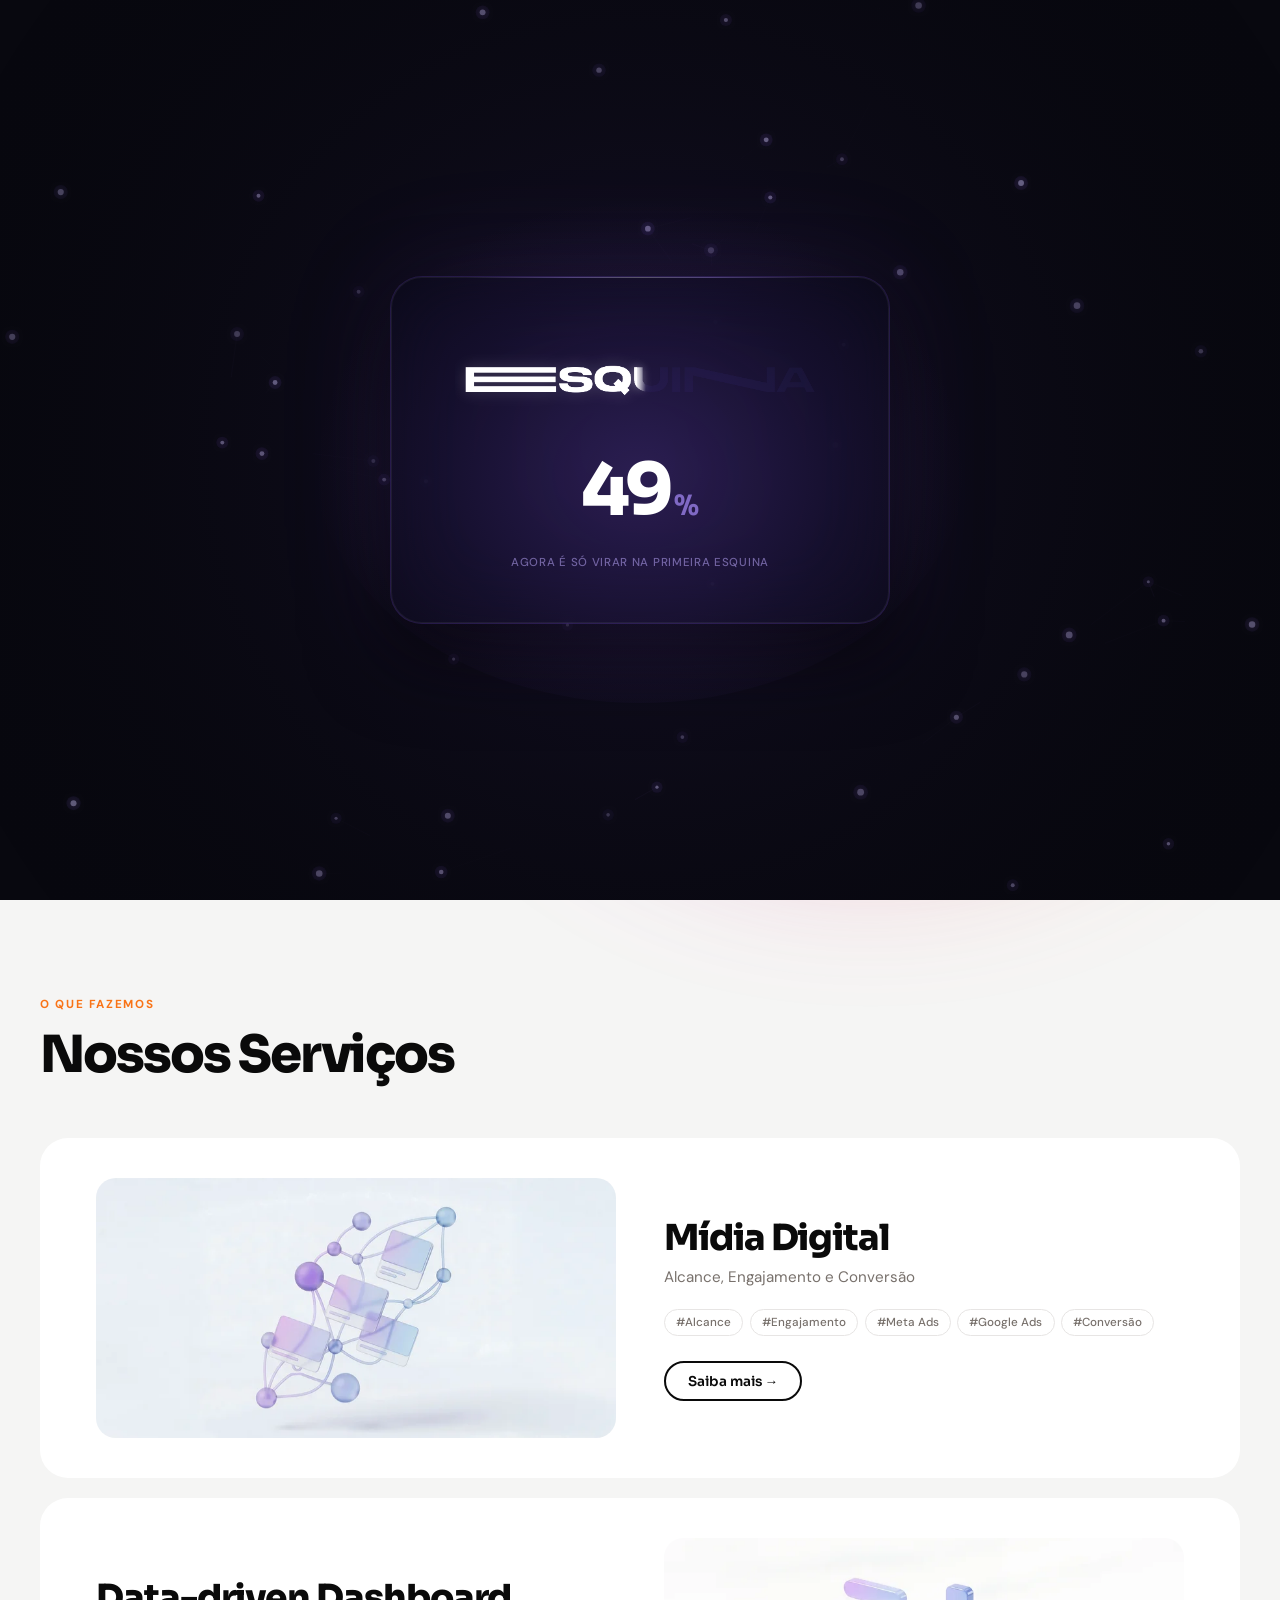
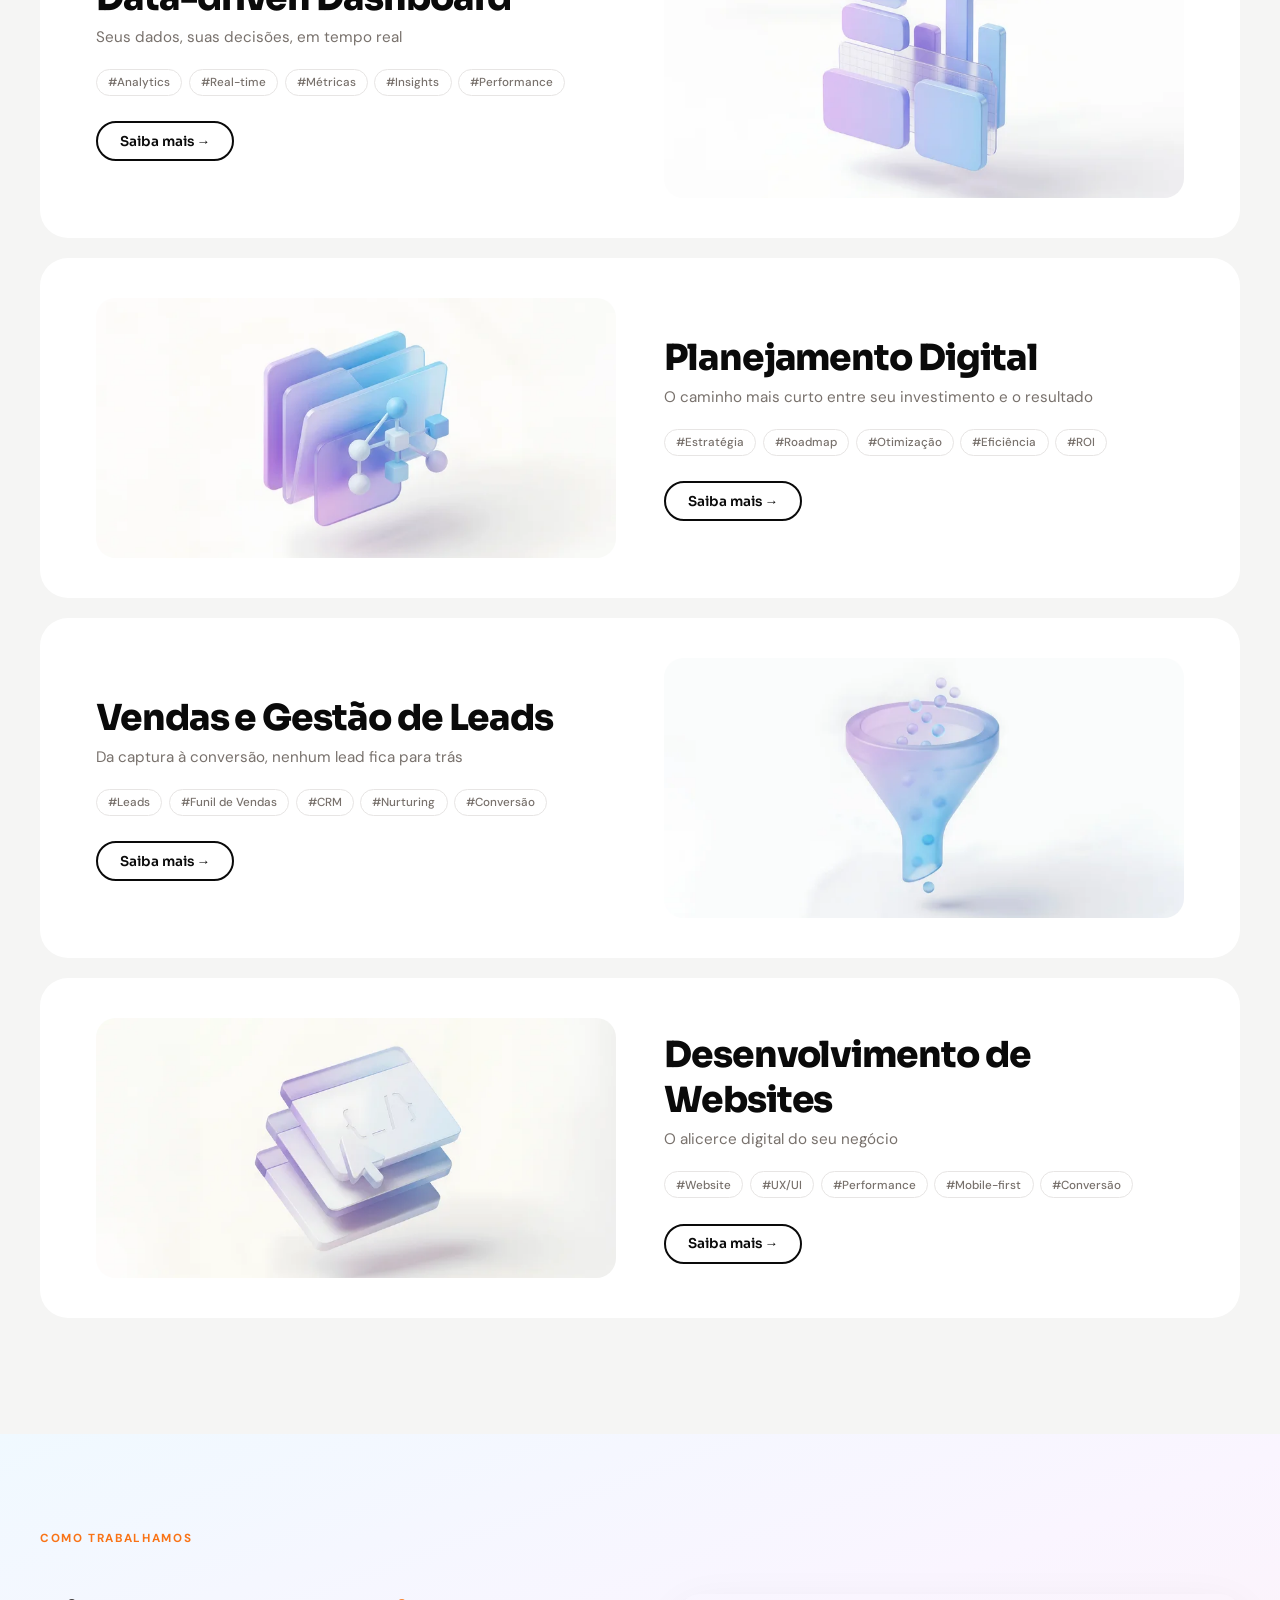
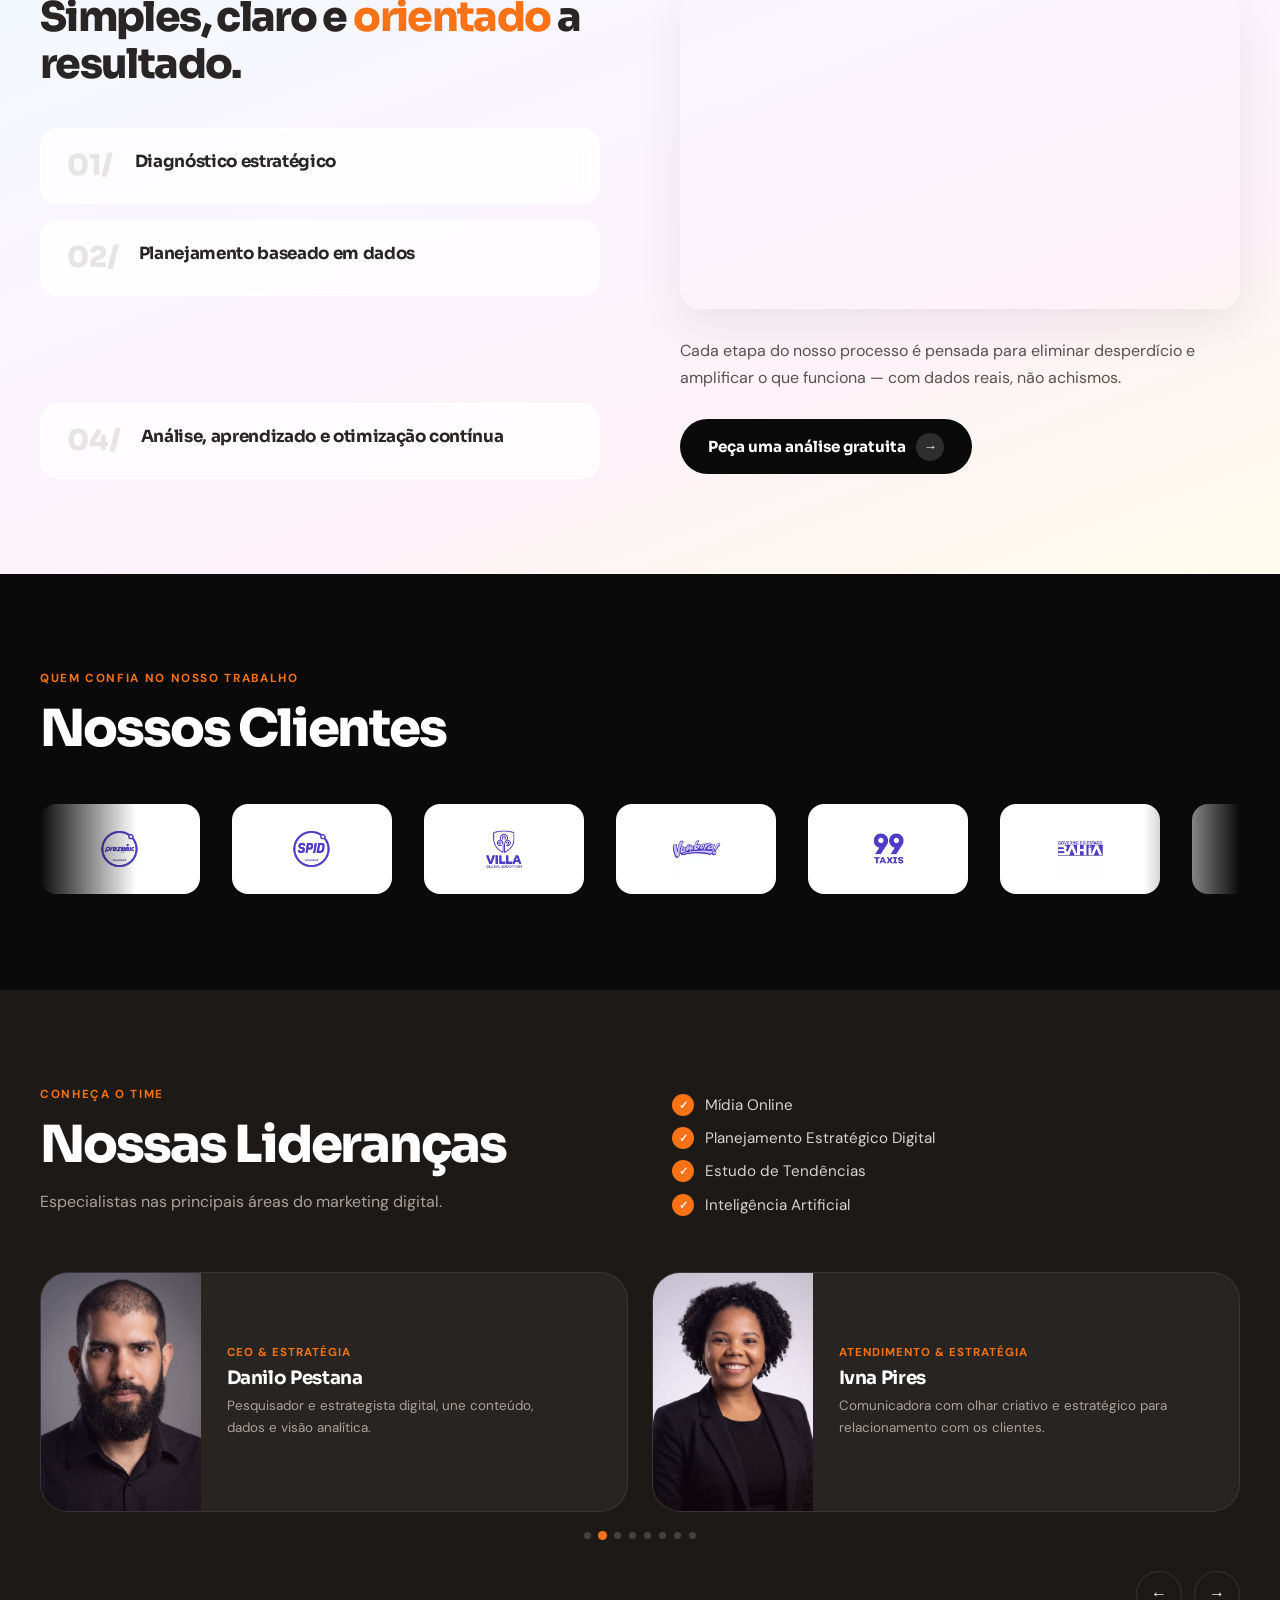
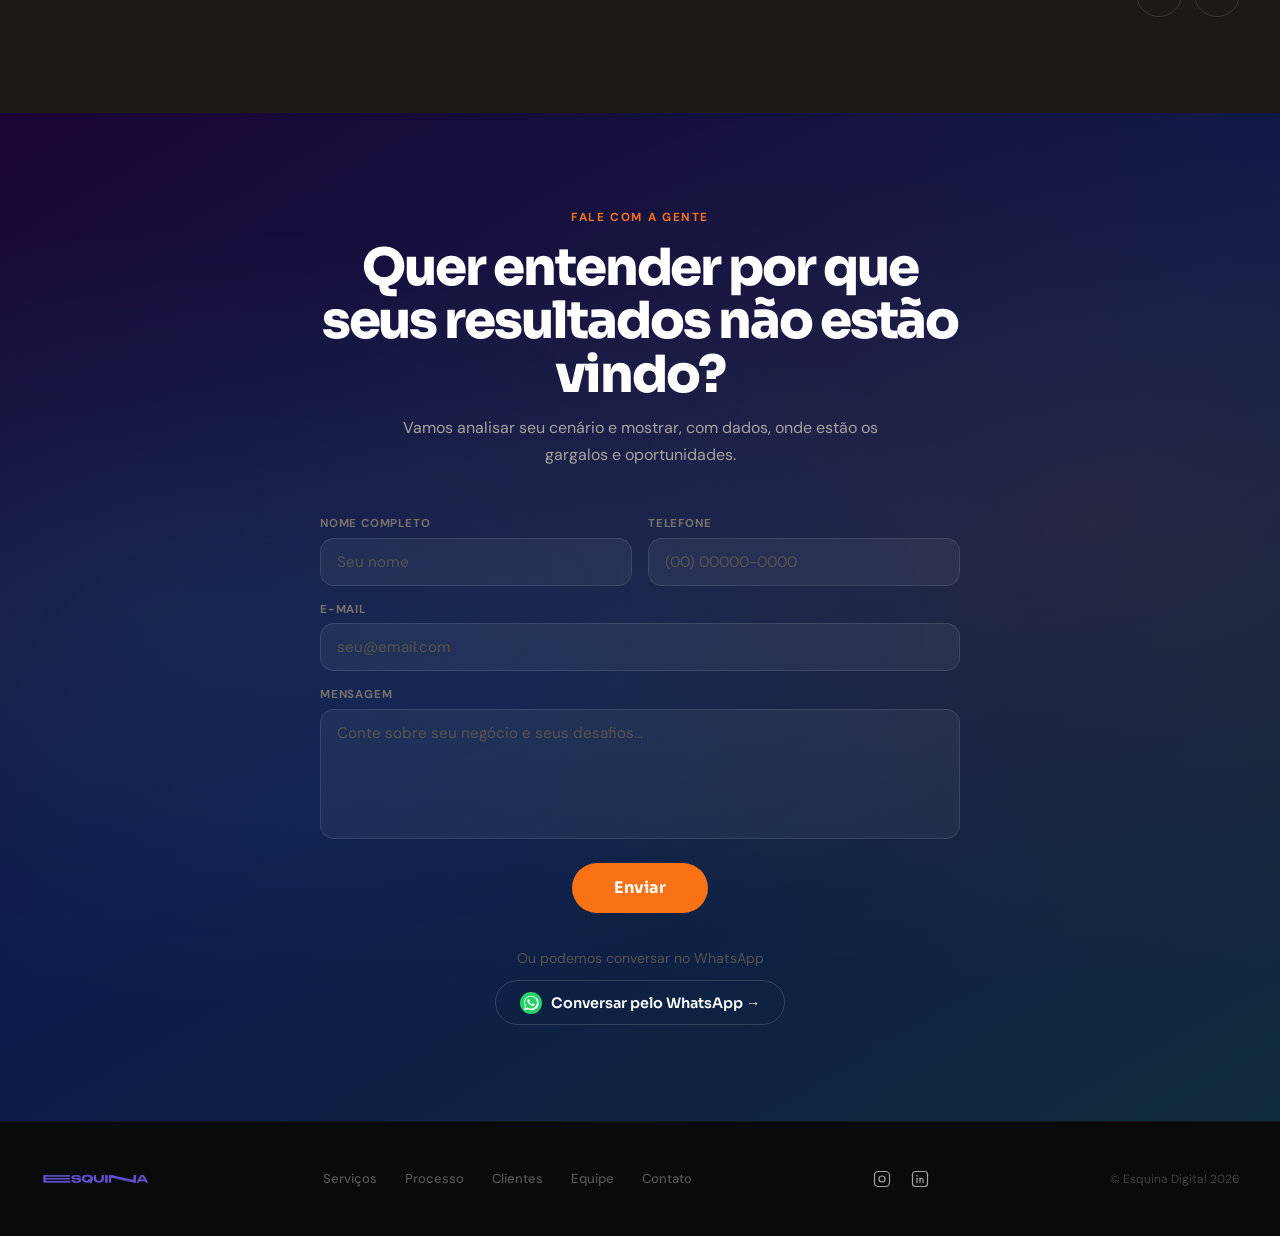
==== index.html @ 0b64f8b0 "fix(video): corrigir exibição do iframe Vimeo no hero e processo" ====
<!DOCTYPE html>
<html lang="pt-BR">
<head>
<meta charset="UTF-8">
<meta name="viewport" content="width=device-width, initial-scale=1.0">
<meta name="description" content="Esquina Digital — Agência de Estratégia & Mídia Online. Mídia digital, dashboards, planejamento e performance com dados reais.">
<title>Esquina Digital — Estratégia & Mídia Online</title>
<!-- Preload do logo: recurso acima do fold, carrega antes do LCP -->
<link rel="preload" href="assets/logo.webp" as="image" type="image/webp">
<!-- Fonts: apenas os pesos usados + display=swap evita FOIT -->
<link rel="preconnect" href="https://fonts.googleapis.com">
<link rel="preconnect" href="https://fonts.gstatic.com" crossorigin>
<link href="https://fonts.googleapis.com/css2?family=Sora:wght@600;700;800&family=DM+Sans:wght@400;500&display=swap" rel="stylesheet">
<link rel="stylesheet" href="style.css">
</head>
<body>

<!-- PAGE LOADER -->
<div id="page-loader" class="loader-wrap" aria-hidden="true">

  <!-- Nós neurais ao fundo (canvas full-screen) -->
  <canvas id="loaderBg" class="loader-bg-canvas"></canvas>

  <!-- Card glass centralizado -->
  <div class="loader-card">

    <!-- Canvas da logo com animação de preenchimento -->
    <div class="loader-logo-stage">
      <canvas id="loaderLogoCanvas" class="loader-logo-canvas"></canvas>
    </div>

    <!-- Contador percentual centralizado -->
    <div class="loader-pct-wrap">
      <span class="loader-pct" id="loaderPct">0</span><span class="loader-pct-sym">%</span>
    </div>

    <!-- Frase de etapa -->
    <p class="loader-phrase" id="loaderPhrase">Começamos aqui</p>

  </div>
</div>
<!-- /PAGE LOADER -->

<div class="cursor" id="cursor"></div>

<header id="header">
  <div class="logo"><a href="#"><img src="assets/logo.webp" alt="Esquina Digital" class="logo-img" loading="eager" fetchpriority="high" width="120" height="32"></a></div>
  <nav>
    <a href="#services">Serviços</a>
    <a href="#process">Processo</a>
    <a href="#clients">Clientes</a>
    <a href="#team">Equipe</a>
  </nav>
  <a href="#contact" class="btn-hire">Falar com a gente&nbsp;→</a>
</header>

<!-- 1. HERO -->
<main>
    <section class="hero" id="home">
  <div class="gradient-blob"></div>
  <div class="hero-inner">

    <!-- Coluna esquerda: texto -->
    <div class="hero-text">
      <p class="hero-eyebrow">Que bom te ver aqui na Esquina Digital</p>
      <h1 class="hero-headline">
        <span class="hl-static">O lugar onde a Estratégia</span>
        <span class="hl-swap" id="swapLine">
          <span class="s-cur" id="sCur">&amp; Mídia Online</span>
          <span class="s-nxt" id="sNxt"></span>
        </span>
        <span class="hl-static">se cruzam para gerar resultados.</span>
      </h1>
      <a href="#" class="btn-play">
        <span class="play-icon"><svg viewBox="0 0 16 16"><polygon points="4,2 14,8 4,14"/></svg></span>
        Esquina
      </a>
    </div>

    <!-- Coluna direita: vídeo Vimeo -->
    <div class="hero-video-box">
      <iframe src="https://player.vimeo.com/video/1186077085?badge=0&amp;autopause=0&amp;player_id=0&amp;app_id=58479" frameborder="0" allow="autoplay; fullscreen; picture-in-picture; clipboard-write; encrypted-media; web-share" referrerpolicy="strict-origin-when-cross-origin" style="position:absolute;top:0;left:0;width:100%;height:100%;" title="VIDEO SITE ESQUINA"></iframe>
    </div>

  </div>
</section>

<!-- 2. SERVIÇOS -->
<section class="section" id="services">
  <div class="services-header">
    <span class="section-label">O que fazemos</span>
    <h2 class="section-title">Nossos Serviços</h2>
  </div>
  <div class="service-card">
    <div class="service-content">
      <h3 class="service-title-card">Mídia Digital</h3>
      <p class="service-subtitle">Alcance, Engajamento e Conversão</p>
      <div class="service-tags"><span class="tag">#Alcance</span><span class="tag">#Engajamento</span><span class="tag">#Meta Ads</span><span class="tag">#Google Ads</span><span class="tag">#Conversão</span></div>
      <a href="#contact" class="btn-outline">Saiba mais →</a>
    </div>
    <div class="service-visual v1 has-img">
      <div class="svc-img-wrap" data-parallax>
        <img src="assets/midia.webp" alt="Mídia Digital" class="svc-img" loading="lazy" width="960" height="520">
      </div>
    </div>
  </div>
  <div class="service-card">
    <div class="service-content">
      <h3 class="service-title-card">Data-driven Dashboard</h3>
      <p class="service-subtitle">Seus dados, suas decisões, em tempo real</p>
      <div class="service-tags"><span class="tag">#Analytics</span><span class="tag">#Real-time</span><span class="tag">#Métricas</span><span class="tag">#Insights</span><span class="tag">#Performance</span></div>
      <a href="#contact" class="btn-outline">Saiba mais →</a>
    </div>
    <div class="service-visual v2 has-img">
      <div class="svc-img-wrap" data-parallax>
        <img src="assets/dashboard.webp" alt="Data-driven Dashboard" class="svc-img" loading="lazy" width="960" height="520">
      </div>
    </div>
  </div>
  <div class="service-card">
    <div class="service-content">
      <h3 class="service-title-card">Planejamento Digital</h3>
      <p class="service-subtitle">O caminho mais curto entre seu investimento e o resultado</p>
      <div class="service-tags"><span class="tag">#Estratégia</span><span class="tag">#Roadmap</span><span class="tag">#Otimização</span><span class="tag">#Eficiência</span><span class="tag">#ROI</span></div>
      <a href="#contact" class="btn-outline">Saiba mais →</a>
    </div>
    <div class="service-visual v3 has-img">
      <div class="svc-img-wrap" data-parallax>
        <img src="assets/planejamento.webp" alt="Planejamento Digital" class="svc-img" loading="lazy" width="960" height="520">
      </div>
    </div>
  </div>
  <div class="service-card">
    <div class="service-content">
      <h3 class="service-title-card">Vendas e Gestão de Leads</h3>
      <p class="service-subtitle">Da captura à conversão, nenhum lead fica para trás</p>
      <div class="service-tags"><span class="tag">#Leads</span><span class="tag">#Funil de Vendas</span><span class="tag">#CRM</span><span class="tag">#Nurturing</span><span class="tag">#Conversão</span></div>
      <a href="#contact" class="btn-outline">Saiba mais →</a>
    </div>
    <div class="service-visual v4 has-img">
      <div class="svc-img-wrap" data-parallax>
        <img src="assets/vendas.webp" alt="Vendas e Gestão de Leads" class="svc-img" loading="lazy" width="960" height="520">
      </div>
    </div>
  </div>
  <div class="service-card">
    <div class="service-content">
      <h3 class="service-title-card">Desenvolvimento de Websites</h3>
      <p class="service-subtitle">O alicerce digital do seu negócio</p>
      <div class="service-tags"><span class="tag">#Website</span><span class="tag">#UX/UI</span><span class="tag">#Performance</span><span class="tag">#Mobile-first</span><span class="tag">#Conversão</span></div>
      <a href="#contact" class="btn-outline">Saiba mais →</a>
    </div>
    <div class="service-visual v5 has-img">
      <div class="svc-img-wrap" data-parallax>
        <img src="assets/site.webp" alt="Desenvolvimento de Websites" class="svc-img" loading="lazy" width="960" height="520">
      </div>
    </div>
  </div>
</section>

<!-- 3. PROCESSO -->
<section class="section" id="process">
  <span class="section-label">Como trabalhamos</span>
  <div class="process-layout">
    <div>
      <h2 class="process-tagline">Simples, claro e <em>orientado</em> a resultado.</h2>
      <div class="process-steps">
        <div class="process-step"><span class="step-num">01/</span><div class="step-text"><h3>Diagnóstico estratégico</h3></div></div>
        <div class="process-step"><span class="step-num">02/</span><div class="step-text"><h3>Planejamento baseado em dados</h3></div></div>
        <div class="process-step"><span class="step-num">03/</span><div class="step-text"><h3>Execução focada em performance</h3></div></div>
        <div class="process-step"><span class="step-num">04/</span><div class="step-text"><h3>Análise, aprendizado e otimização contínua</h3></div></div>
      </div>
    </div>
    <div class="process-cta-side">
      <!-- Vídeo Vimeo -->
      <div class="process-video-box">
        <iframe src="https://player.vimeo.com/video/1186077085?badge=0&amp;autopause=0&amp;player_id=0&amp;app_id=58479" frameborder="0" allow="autoplay; fullscreen; picture-in-picture; clipboard-write; encrypted-media; web-share" referrerpolicy="strict-origin-when-cross-origin" style="position:absolute;top:0;left:0;width:100%;height:100%;" title="VIDEO SITE ESQUINA"></iframe>
      </div>
      <!-- Texto + CTA -->
      <p class="process-cta-text">Cada etapa do nosso processo é pensada para eliminar desperdício e amplificar o que funciona — com dados reais, não achismos.</p>
      <a href="#contact" class="btn-cta">Peça uma análise gratuita <span class="arrow-circle">→</span></a>
    </div>
  </div>
</section>

<!-- 4. CLIENTES -->
<section class="section" id="clients">
  <span class="section-label">Quem confia no nosso trabalho</span>
  <h2 class="section-title reveal">Nossos Clientes</h2>
  <div class="carousel-track-wrap">
    <div class="carousel-track">
      <div class="client-logo"><img src="assets/prezunic.webp" alt="Prezunic" loading="lazy" width="120" height="50"></div>
      <div class="client-logo"><img src="assets/spd.webp" alt="SPD" loading="lazy" width="120" height="50"></div>
      <div class="client-logo"><img src="assets/villa.webp" alt="Villa" loading="lazy" width="120" height="50"></div>
      <div class="client-logo"><img src="assets/vumbora.webp" alt="Vumbora" loading="lazy" width="120" height="50"></div>
      <div class="client-logo"><img src="assets/99.webp" alt="99" loading="lazy" width="120" height="50"></div>
      <div class="client-logo"><img src="assets/bahia.webp" alt="Bahia" loading="lazy" width="120" height="50"></div>
      <div class="client-logo"><img src="assets/bambai.webp" alt="Bambai" loading="lazy" width="120" height="50"></div>
      <div class="client-logo"><img src="assets/barbosa.webp" alt="Barbosa" loading="lazy" width="120" height="50"></div>
      <div class="client-logo"><img src="assets/bequant.webp" alt="Bequant" loading="lazy" width="120" height="50"></div>
      <div class="client-logo"><img src="assets/braskem.webp" alt="Braskem" loading="lazy" width="120" height="50"></div>
      <div class="client-logo"><img src="assets/fied.webp" alt="Fied" loading="lazy" width="120" height="50"></div>
      <div class="client-logo"><img src="assets/ifood.webp" alt="iFood" loading="lazy" width="120" height="50"></div>
      <div class="client-logo"><img src="assets/olx.webp" alt="OLX" loading="lazy" width="120" height="50"></div>
      <!-- duplicate set for seamless loop -->
      <div class="client-logo"><img src="assets/prezunic.webp" alt="Prezunic" loading="lazy" width="120" height="50"></div>
      <div class="client-logo"><img src="assets/spd.webp" alt="SPD" loading="lazy" width="120" height="50"></div>
      <div class="client-logo"><img src="assets/villa.webp" alt="Villa" loading="lazy" width="120" height="50"></div>
      <div class="client-logo"><img src="assets/vumbora.webp" alt="Vumbora" loading="lazy" width="120" height="50"></div>
      <div class="client-logo"><img src="assets/99.webp" alt="99" loading="lazy" width="120" height="50"></div>
      <div class="client-logo"><img src="assets/bahia.webp" alt="Bahia" loading="lazy" width="120" height="50"></div>
      <div class="client-logo"><img src="assets/bambai.webp" alt="Bambai" loading="lazy" width="120" height="50"></div>
      <div class="client-logo"><img src="assets/barbosa.webp" alt="Barbosa" loading="lazy" width="120" height="50"></div>
      <div class="client-logo"><img src="assets/bequant.webp" alt="Bequant" loading="lazy" width="120" height="50"></div>
      <div class="client-logo"><img src="assets/braskem.webp" alt="Braskem" loading="lazy" width="120" height="50"></div>
      <div class="client-logo"><img src="assets/fied.webp" alt="Fied" loading="lazy" width="120" height="50"></div>
      <div class="client-logo"><img src="assets/ifood.webp" alt="iFood" loading="lazy" width="120" height="50"></div>
      <div class="client-logo"><img src="assets/olx.webp" alt="OLX" loading="lazy" width="120" height="50"></div>
    </div>
  </div>
</section>

<!-- 5. LIDERANÇAS -->
<section class="section" id="team">
  <div class="team-header">
    <div>
      <span class="section-label">Conheça o time</span>
      <h2 class="section-title">Nossas Lideranças</h2>
      <p class="section-sub">Especialistas nas principais áreas do marketing digital.</p>
    </div>
    <ul class="team-checklist">
      <li><span class="check-icon">✓</span>Mídia Online</li>
      <li><span class="check-icon">✓</span>Planejamento Estratégico Digital</li>
      <li><span class="check-icon">✓</span>Estudo de Tendências</li>
      <li><span class="check-icon">✓</span>Inteligência Artificial</li>
    </ul>
  </div>
  <div class="leader-carousel-wrap">
    <div class="leader-track" id="leaderTrack">
      <div class="leader-card">
        <div class="leader-photo"><img src="assets/danilo.webp" alt="Danilo Pestana" loading="lazy" width="160" height="240"></div>
        <div class="leader-info">
          <span class="leader-role">CEO &amp; Estratégia</span>
          <h3 class="leader-name">Danilo Pestana</h3>
          <p class="leader-bio">Pesquisador e estrategista digital, une conteúdo,<br>dados e visão analítica.</p>
        </div>
      </div>
      <div class="leader-card">
        <div class="leader-photo"><img src="assets/ivna.webp" alt="Ivna Pires" loading="lazy" width="160" height="240"></div>
        <div class="leader-info">
          <span class="leader-role">Atendimento &amp; Estratégia</span>
          <h3 class="leader-name">Ivna Pires</h3>
          <p class="leader-bio">Comunicadora com olhar criativo e estratégico para relacionamento com os clientes.</p>
        </div>
      </div>
      <div class="leader-card">
        <div class="leader-photo"><img src="assets/bruno.webp" alt="Bruno Dantas" loading="lazy" width="160" height="240"></div>
        <div class="leader-info">
          <span class="leader-role">Análise &amp; Estratégia</span>
          <h3 class="leader-name">Bruno Dantas</h3>
          <p class="leader-bio">Publicitário com hiperfoco em gestão de tráfego, viciado em resultados.</p>
        </div>
      </div>
      <div class="leader-card">
        <div class="leader-photo"><img src="assets/dennis.webp" alt="Dennis Santos" loading="lazy" width="160" height="240"></div>
        <div class="leader-info">
          <span class="leader-role">Estatística &amp; Estratégia</span>
          <h3 class="leader-name">Dennis Santos</h3>
          <p class="leader-bio">Estatístico por formação, apaixonado por dados e marketing com propósito.</p>
        </div>
      </div>
      <div class="leader-card">
        <div class="leader-photo"><img src="assets/lucas.webp" alt="Lucas Moitinho" loading="lazy" width="160" height="240"></div>
        <div class="leader-info">
          <span class="leader-role">Análise &amp; Estratégia</span>
          <h3 class="leader-name">Lucas Moitinho</h3>
          <p class="leader-bio">Estrategista digital, analista de dados e dom de diretor de arte.</p>
        </div>
      </div>
      <div class="leader-card">
        <div class="leader-photo"><img src="assets/kevin.webp" alt="Kevin Lino" loading="lazy" width="160" height="240"></div>
        <div class="leader-info">
          <span class="leader-role">Produção Criativa &amp; IA</span>
          <h3 class="leader-name">Kevin Lino</h3>
          <p class="leader-bio">Especialista em criação de arte e produção com inteligência artificial.</p>
        </div>
      </div>
      <div class="leader-card">
        <div class="leader-photo"><img src="assets/julia.webp" alt="Julia Spadari" loading="lazy" width="160" height="240"></div>
        <div class="leader-info">
          <span class="leader-role">Gestão de Projetos &amp; Estratégia</span>
          <h3 class="leader-name">Julia Spadari</h3>
          <p class="leader-bio">Gerenciadora de projetos e estrategista focada em organização.</p>
        </div>
      </div>
      <div class="leader-card">
        <div class="leader-photo"><img src="assets/claudio.webp" alt="CláudIO" loading="lazy" width="160" height="240"></div>
        <div class="leader-info">
          <span class="leader-role">Agente IA</span>
          <h3 class="leader-name">CláudIO</h3>
          <p class="leader-bio">Analista incansável, especializado em dados, automação e otimização de estratégias.</p>
        </div>
      </div>
    </div>
  </div>
  <div class="carousel-dots" id="leaderDots"></div>
  <div class="carousel-controls">
    <button class="ctrl-btn" id="leaderPrev">←</button>
    <button class="ctrl-btn" id="leaderNext">→</button>
  </div>
</section>

<!-- 6. CONTATO -->
<section class="section" id="contact">
  <div class="contact-inner">
    <span class="section-label">Fale com a gente</span>
    <h2 class="section-title">Quer entender por que seus resultados não estão vindo?</h2>
    <p class="section-sub">Vamos analisar seu cenário e mostrar, com dados, onde estão os gargalos e oportunidades.</p>
    <form class="contact-form" id="contactForm" method="POST" name="contato" netlify netlify-honeypot="bot-field" action="/succes.html">
      <input type="hidden" name="form-name" value="contato">
      <p style="display:none"><label>Não preencha: <input name="bot-field"></label></p>
      <div class="form-row">
        <div class="form-group"><label for="nome">Nome completo</label><input type="text" id="nome" name="nome" placeholder="Seu nome" required></div>
        <div class="form-group"><label for="tel">Telefone</label><input type="tel" id="tel" name="telefone" placeholder="(00) 00000-0000"></div>
      </div>
      <div class="form-group"><label for="email">E-mail</label><input type="email" id="email" name="email" placeholder="seu@email.com" required></div>
      <div class="form-group"><label for="msg">Mensagem</label><textarea id="msg" name="mensagem" placeholder="Conte sobre seu negócio e seus desafios..."></textarea></div>
      <button type="submit" class="btn-submit">Enviar</button>
    </form>
    <div class="wa-divider">
      <p>Ou podemos conversar no WhatsApp</p>
      <a href="https://api.whatsapp.com/send/?phone=5571997213410&text&type=phone_number&app_absent=0" class="btn-whatsapp" target="_blank" rel="noopener">
        <svg class="wa-icon" viewBox="0 0 32 32" fill="none" xmlns="http://www.w3.org/2000/svg">
          <circle cx="16" cy="16" r="16" fill="#25D366"/>
          <path d="M23.472 8.516A10.46 10.46 0 0 0 16.02 5.5C10.476 5.5 5.963 10.01 5.96 15.557c-.001 1.86.487 3.674 1.413 5.272L5.875 26.5l5.808-1.523a10.52 10.52 0 0 0 5.33 1.437h.005c5.543 0 10.057-4.511 10.059-10.059a10.002 10.002 0 0 0-2.605-7.839zm-7.452 15.47h-.004a8.733 8.733 0 0 1-4.454-1.22l-.32-.19-3.447.904.921-3.362-.208-.344a8.713 8.713 0 0 1-1.337-4.665c.002-4.813 3.921-8.729 8.737-8.729a8.674 8.674 0 0 1 6.18 2.562 8.663 8.663 0 0 1 2.555 6.175c-.002 4.814-3.92 8.869-8.623 8.869zm4.791-6.542c-.263-.131-1.555-.767-1.796-.854-.241-.088-.416-.131-.591.131-.175.263-.678.854-.831 1.03-.153.175-.306.197-.569.066-.263-.132-1.11-.409-2.114-1.304-.781-.696-1.309-1.556-1.462-1.819-.153-.263-.016-.405.115-.536.118-.117.263-.306.394-.459.131-.153.175-.263.263-.438.087-.175.044-.328-.022-.459-.066-.131-.591-1.425-.81-1.95-.213-.512-.43-.443-.591-.451l-.504-.009c-.175 0-.459.066-.7.328-.24.263-.919.898-.919 2.19 0 1.293.941 2.541 1.072 2.716.131.175 1.85 2.825 4.483 3.962.627.271 1.116.433 1.497.554.629.2 1.202.172 1.655.104.505-.075 1.555-.636 1.775-1.25.219-.613.219-1.138.153-1.248-.065-.11-.24-.175-.503-.306z" fill="white"/>
        </svg>
        Conversar pelo WhatsApp →
      </a>
    </div>
  </div>
</section>

<!-- 7. FOOTER -->
</main>
    <footer>
  <img src="assets/logo.webp" alt="Esquina Digital" class="footer-logo-img" loading="lazy" width="105" height="28">
  <nav class="footer-links">
    <a href="#services">Serviços</a>
    <a href="#process">Processo</a>
    <a href="#clients">Clientes</a>
    <a href="#team">Equipe</a>
    <a href="#contact">Contato</a>
  </nav>
  <!-- Redes sociais no footer -->
  <div class="footer-social">
    <a href="https://www.instagram.com/esquina.online/" class="social-icon" target="_blank" rel="noopener" aria-label="Instagram da Esquina Digital">
      <svg viewBox="0 0 24 24" fill="none" stroke="currentColor" stroke-width="1.6" stroke-linecap="round" stroke-linejoin="round"><rect x="2" y="2" width="20" height="20" rx="5" ry="5"/><circle cx="12" cy="12" r="4"/><circle cx="17.5" cy="6.5" r="0.5" fill="currentColor" stroke="none"/></svg>
    </a>
    <a href="https://www.linkedin.com/company/esquinaonline" class="social-icon" target="_blank" rel="noopener" aria-label="LinkedIn da Esquina Digital">
      <svg viewBox="0 0 24 24" fill="none" stroke="currentColor" stroke-width="1.6" stroke-linecap="round" stroke-linejoin="round"><rect x="2" y="2" width="20" height="20" rx="4" ry="4"/><line x1="8" y1="11" x2="8" y2="17"/><line x1="8" y1="7" x2="8" y2="8"/><path d="M12 17v-4a2 2 0 0 1 4 0v4"/><line x1="12" y1="11" x2="12" y2="13"/></svg>
    </a>
  </div>
  <p class="footer-copy">© Esquina Digital 2026</p>
</footer>

<script src="main.js"></script>
</body>
</html>
---- style.css ----
*, *::before, *::after { box-sizing: border-box; margin: 0; padding: 0; }

/* ============================================================
   PAGE LOADER
   ============================================================ */

/* Overlay full-screen */
.loader-wrap {
  position: fixed;
  inset: 0;
  z-index: 999999;
  background: #08080f;
  display: flex;
  align-items: center;
  justify-content: center;
  transition: opacity 1s cubic-bezier(.4,0,.2,1), visibility 1s;
}
.loader-wrap.loader-hidden {
  opacity: 0;
  visibility: hidden;
  pointer-events: none;
}
body.loader-active { overflow: hidden; }

/* Canvas de nós neurais — full-screen atrás de tudo */
.loader-bg-canvas {
  position: absolute;
  inset: 0;
  width: 100% !important;
  height: 100% !important;
  display: block;
  pointer-events: none;
  z-index: 0;
}

/* ── Glass card ── */
.loader-card {
  position: relative;
  z-index: 2;
  display: flex;
  flex-direction: column;
  align-items: center;
  justify-content: center;
  text-align: center;
  gap: 28px;
  padding: 56px 64px 52px;
  width: min(500px, 90vw);

  /* Glass */
  background: rgba(14,12,30,.55);
  backdrop-filter: blur(40px) saturate(160%);
  -webkit-backdrop-filter: blur(40px) saturate(160%);
  border: 1px solid rgba(139,92,246,.18);
  border-radius: 32px;
  box-shadow:
    0 0 0 1px rgba(255,255,255,.06) inset,
    0 32px 80px rgba(0,0,0,.7),
    0 0 120px rgba(139,92,246,.12);

  opacity: 0;
  animation: ldCardIn .75s .08s cubic-bezier(.22,1,.36,1) forwards;
}

/* Linha de luz no topo do card */
.loader-card::before {
  content: '';
  position: absolute;
  top: 0; left: 15%; right: 15%;
  height: 1px;
  background: linear-gradient(90deg,
    transparent 0%,
    rgba(167,139,250,.35) 30%,
    rgba(255,255,255,.25) 50%,
    rgba(167,139,250,.35) 70%,
    transparent 100%);
  border-radius: 99px;
  pointer-events: none;
}

/* Glow roxo difuso atrás do card */
.loader-card::after {
  content: '';
  position: absolute;
  inset: -80px;
  background: radial-gradient(ellipse at 50% 55%,
    rgba(139,92,246,.22) 0%,
    rgba(139,92,246,.06) 45%,
    transparent 70%);
  border-radius: 50%;
  z-index: -1;
  pointer-events: none;
}

@keyframes ldCardIn {
  from { opacity: 0; transform: translateY(20px) scale(.97); }
  to   { opacity: 1; transform: translateY(0)    scale(1);   }
}

/* ── Logo stage ── */
.loader-logo-stage {
  width: 100%;
  display: flex;
  align-items: center;
  justify-content: center;
}
.loader-logo-canvas {
  display: block;
  max-width: 100%;
  height: auto;
  margin: 0 auto;
}

/* ── Contador percentual — 100% centralizado ── */
.loader-pct-wrap {
  display: flex;
  align-items: baseline;
  justify-content: center;
  gap: 4px;
  width: 100%;
  opacity: 0;
  animation: ldFadeUp .6s .45s cubic-bezier(.22,1,.36,1) forwards;
}
.loader-pct {
  font-family: 'Sora', sans-serif;
  font-size: clamp(3rem, 7vw, 4.5rem);
  font-weight: 800;
  letter-spacing: -.06em;
  line-height: 1;
  font-variant-numeric: tabular-nums;
  color: #ffffff;
  text-align: center;
}
.loader-pct-sym {
  font-family: 'Sora', sans-serif;
  font-size: clamp(1.2rem, 2.5vw, 1.75rem);
  font-weight: 700;
  color: rgba(167,139,250,.7);
  line-height: 1;
}

/* ── Frase de etapa ── */
.loader-phrase {
  font-family: 'DM Sans', sans-serif;
  font-size: clamp(.58rem, 1.5vw, .72rem); /* menor para caber em 1 linha */
  font-weight: 500;
  letter-spacing: .06em;
  text-transform: uppercase;
  color: rgba(190,170,255,.52);
  text-align: center;
  line-height: 1.4;
  white-space: nowrap;          /* força 1 linha */
  overflow: hidden;
  text-overflow: ellipsis;      /* segurança se ainda assim cortar */
  width: 100%;
  transition: opacity .55s cubic-bezier(.4,0,.2,1),
              transform .55s cubic-bezier(.4,0,.2,1);
}
.loader-phrase.phrase-out {
  opacity: 0;
  transform: translateY(-6px);
}
.loader-phrase.phrase-in {
  opacity: 1;
  transform: translateY(0);
}

@keyframes ldFadeIn  { from { opacity: 0; } to { opacity: 1; } }
@keyframes ldFadeUp  {
  from { opacity: 0; transform: translateY(10px); }
  to   { opacity: 1; transform: translateY(0);    }
}

/* ── Mobile ── */
@media (max-width: 480px) {
  .loader-card {
    padding: 44px 28px 40px;
    gap: 24px;
    border-radius: 24px;
    width: min(400px, 94vw);
  }
  .loader-pct { font-size: clamp(2.6rem, 14vw, 3.4rem); }
}

/* ============================================================
   /PAGE LOADER
   ============================================================ */
:root {
  --black:#0a0a0a; --white:#fff; --orange:#F97316; --od:#ea6c0a;
  --g100:#f5f5f4; --g200:#e7e5e4; --g300:#d6d3d1; --g400:#a8a29e;
  --g500:#78716c; --g600:#57534e; --g700:#44403c; --g800:#292524; --g900:#1c1917;
  --violet:#8B5CF6; --pink:#EC4899; --teal:#4ECDC4; --amber:#F59E0B;
  --fd:'Sora',sans-serif; --fb:'DM Sans',sans-serif;
  --rc:28px; --rb:100px;
}
html { scroll-behavior: smooth; }
body { font-family: var(--fb); background: var(--black); color: var(--white); overflow-x: hidden; cursor: none; }

/* CURSOR */
.cursor {
  position: fixed; width: 22px; height: 22px; background: var(--orange);
  border-radius: 50%; pointer-events: none; z-index: 99999;
  transform: translate(-50%,-50%); transition: width .2s, height .2s, background .2s;
}
.cursor.hover { width: 52px; height: 52px; background: rgba(249,115,22,.3); border: 2px solid var(--orange); }

/* HEADER */
header {
  position: fixed; top: 0; left: 0; right: 0; z-index: 1000;
  display: flex; align-items: center; justify-content: space-between;
  padding: 1.25rem 2.5rem; transition: background .35s, backdrop-filter .35s;
}
header.scrolled { background: rgba(10,10,10,.88); backdrop-filter: blur(18px); box-shadow: 0 1px 0 rgba(255,255,255,.06); }
.logo a { text-decoration: none; display: inline-flex; align-items: center; }
.logo-img { height: 32px; width: auto; display: block; }
.footer-logo-img { height: 28px; width: auto; display: block; }
nav { display: flex; align-items: center; gap: 2rem; }
nav a { font-size: .85rem; font-weight: 500; color: var(--g400); text-decoration: none; cursor: none; transition: color .2s; }
nav a:hover { color: var(--white); }
.btn-hire { font-family: var(--fd); font-size: .82rem; font-weight: 600; background: var(--orange); color: var(--white); border: none; border-radius: var(--rb); padding: .5rem 1.1rem; text-decoration: none; cursor: none; display: inline-flex; align-items: center; gap: .3rem; white-space: nowrap; flex-shrink: 0; transition: background .2s, gap .2s; }
.btn-hire:hover { background: var(--od); gap: .5rem; }

/* Ícones sociais — apenas footer */
.social-icon {
  display: inline-flex; align-items: center; justify-content: center;
  width: 34px; height: 34px;
  color: var(--g400);
  text-decoration: none; cursor: none;
  transition: color .2s, transform .2s;
}
.social-icon:hover { color: var(--white); transform: translateY(-2px); }
.social-icon svg { width: 18px; height: 18px; display: block; }

/* HERO */
.hero {
  min-height: 100vh; background: var(--g100); color: var(--black);
  display: flex; flex-direction: column; justify-content: center;
  padding: 9rem 2.5rem 6rem;
  position: relative;
}

.hero::after {
  content: '';
  position: absolute; left: 0; right: 0; bottom: 0; height: 180px;
  background: linear-gradient(to bottom, transparent, var(--g100));
  pointer-events: none; z-index: 1;
}

.gradient-blob {
  position: absolute;
  right: 5%;
  top: 50%;
  transform: translateY(-50%);
  width: 54vw;
  height: 54vw;
  background: linear-gradient(135deg,#4ECDC4,#8B5CF6,#EC4899,#F59E0B);
  filter: blur(100px);
  opacity: .65;
  border-radius: 50%;
  animation: blobMorph 10s ease-in-out infinite;
  pointer-events: none;
  contain: layout style;  /* strict bloquearia o filter; layout+style já isola o reflow */
  will-change: border-radius; /* transform já está no JS, não duplicar aqui */
}
@keyframes blobMorph {
  0%,100% { border-radius: 50%; }
  25%     { border-radius: 60% 40% 55% 45% / 45% 55% 40% 60%; }
  50%     { border-radius: 40% 60% 45% 55% / 55% 45% 60% 40%; }
  75%     { border-radius: 55% 45% 60% 40% / 40% 60% 45% 55%; }
}

.hero-inner {
  position: relative; z-index: 2;
  width: 100%;
  display: grid;
  grid-template-columns: 1fr 1fr;
  gap: 4rem;
  align-items: center;
}
.hero-text { display: flex; flex-direction: column; }
.hero-eyebrow { font-size: .82rem; font-weight: 500; letter-spacing: .14em; text-transform: uppercase; color: var(--g600); margin-bottom: 1.4rem; opacity: 0; animation: fadeUp .95s .1s cubic-bezier(.16,1,.3,1) forwards; }
.hero-headline { font-family: var(--fd); font-weight: 800; font-size: clamp(2.4rem,4.2vw,4.2rem); line-height: 1.08; letter-spacing: -.04em; margin-bottom: 2rem; opacity: 0; animation: fadeUp 1.15s .25s cubic-bezier(.16,1,.3,1) forwards; }

.hero-video-box {
  position: relative; z-index: 2;
  width: 100%;
  aspect-ratio: 16 / 9;
  border-radius: 24px;
  overflow: hidden;
  opacity: 0;
  animation: fadeUp 1.3s .4s cubic-bezier(.16,1,.3,1) forwards;
  box-shadow: 0 24px 60px rgba(0,0,0,.1), 0 4px 16px rgba(0,0,0,.06);
}
.hero-video-box::before { content: none; }
.hero-video-play {
  position: relative; z-index: 1;
  width: 64px; height: 64px;
  background: rgba(255,255,255,.85);
  border-radius: 50%;
  display: flex; align-items: center; justify-content: center;
  box-shadow: 0 8px 32px rgba(0,0,0,.14);
  transition: transform .2s, background .2s;
  cursor: none;
  border: none;
}
.hero-video-box:hover .hero-video-play { transform: scale(1.1); background: #fff; }
.hero-video-play svg { width: 22px; height: 22px; fill: var(--orange); margin-left: 4px; }
.hero-video-label {
  position: absolute; bottom: 1.2rem; left: 1.4rem;
  font-size: .72rem; font-weight: 600; letter-spacing: .08em; text-transform: uppercase;
  color: rgba(0,0,0,.4);
  font-family: var(--fd);
}

.hl-static { display: block; color: var(--black); }
.hl-swap { display: block; height: 1.1em; overflow: hidden; position: relative; }
.hl-swap .s-cur,
.hl-swap .s-nxt {
  display: block; line-height: 1.1; white-space: nowrap;
  background: linear-gradient(100deg, var(--violet) 0%, var(--pink) 55%, var(--amber) 100%);
  -webkit-background-clip: text; -webkit-text-fill-color: transparent; background-clip: text;
  will-change: transform, opacity;
  transition: none; /* Reset instantâneo sem bug de marcha ré */
}
.hl-swap .s-nxt { position: absolute; top: 0; left: 0; transform: translateY(110%); opacity: 0; }
.hl-swap.go .s-cur { 
  transform: translateY(-110%); opacity: 0; 
  transition: transform .95s cubic-bezier(.16,1,.3,1), opacity .85s cubic-bezier(.16,1,.3,1);
}
.hl-swap.go .s-nxt { 
  transform: translateY(0);    opacity: 1; 
  transition: transform .95s cubic-bezier(.16,1,.3,1), opacity .85s cubic-bezier(.16,1,.3,1);
}

.btn-play { display: inline-flex; align-items: center; gap: .35rem; font-family: var(--fd); font-size: .82rem; font-weight: 700; background: var(--orange); color: var(--white); border: none; border-radius: var(--rb); padding: .38rem .7rem .38rem .42rem; cursor: none; text-decoration: none; align-self: flex-start; opacity: 0; animation: fadeUp 1.1s .5s cubic-bezier(.16,1,.3,1) forwards; transition: background .3s, transform .3s; }
.btn-play:focus-visible { outline: 2px solid var(--white); outline-offset: 2px; }
.btn-play:hover { background: var(--od); transform: scale(1.03); }
.play-icon { width: 20px; height: 20px; background: rgba(255,255,255,.2); border-radius: 50%; display: flex; align-items: center; justify-content: center; flex-shrink: 0; }
.play-icon svg { width: 8px; height: 8px; fill: white; margin-left: 2px; }
@keyframes fadeUp { from { opacity:0; transform:translateY(20px); } to { opacity:1; transform:translateY(0); } }

/* SHARED */
.section { padding: 6rem 2.5rem; }
.section-label { font-size: .73rem; font-weight: 700; letter-spacing: .14em; text-transform: uppercase; color: var(--orange); margin-bottom: 1rem; display: block; }
.section-title { font-family: var(--fd); font-weight: 800; font-size: clamp(2rem,4vw,3.2rem); letter-spacing: -.04em; line-height: 1.05; margin-bottom: 1rem; }
.section-sub { font-size: 1rem; line-height: 1.7; color: var(--g400); max-width: 500px; }

/* SERVICES */
#services { background: var(--g100); color: var(--black); }
#services .section-title { color: var(--black); }
.services-header { margin-bottom: 3.5rem; }
.service-card { background: var(--white); border-radius: var(--rc); padding: 2.5rem 3.5rem; display: grid; grid-template-columns: 1fr 1fr; gap: 3rem; align-items: center; margin-bottom: 1.25rem; opacity: 0; transform: translateY(80px); transition: opacity 1.3s cubic-bezier(.16,1,.3,1), transform 1.3s cubic-bezier(.16,1,.3,1); will-change: opacity, transform; }
.service-card.revealed { opacity: 1; transform: none; }
.service-card:nth-child(even) .service-content { order: 2; }
.service-card:nth-child(even) .service-visual { order: 1; }
.service-title-card { font-family: var(--fd); font-weight: 800; font-size: clamp(1.5rem,2.8vw,2.3rem); letter-spacing: -.03em; color: var(--black); margin-bottom: .4rem; }
.service-subtitle { font-size: .95rem; color: var(--g500); margin-bottom: 1.25rem; line-height: 1.5; }
.service-tags { display: flex; flex-wrap: wrap; gap: .4rem; margin-bottom: 1.6rem; }
.tag { font-size: .73rem; font-weight: 500; border: 1.5px solid var(--g200); color: var(--g500); padding: .28rem .7rem; border-radius: var(--rb); transition: border-color .2s, color .2s; cursor: none; }
.tag:hover { border-color: var(--orange); color: var(--orange); }
.btn-outline { display: inline-flex; align-items: center; gap: .5rem; font-family: var(--fd); font-size: .85rem; font-weight: 600; border: 2px solid var(--black); color: var(--black); padding: .6rem 1.35rem; border-radius: var(--rb); text-decoration: none; cursor: none; transition: gap .2s, background .2s, color .2s; }
.btn-outline:focus-visible { outline: 2px solid var(--orange); outline-offset: 2px; }
.btn-outline:hover { background: var(--black); color: var(--white); gap: .7rem; }
.service-visual { border-radius: 20px; height: 260px; display: flex; align-items: center; justify-content: center; overflow: hidden; }
.service-visual.v1 { background: linear-gradient(135deg,#fce7f3,#ddd6fe); }
.service-visual.v2 { background: linear-gradient(135deg,#d1fae5,#e0f2fe); }
.service-visual.v3 { background: linear-gradient(135deg,#fef3c7,#fde8d8); }
.service-visual.v4 { background: linear-gradient(135deg,#ede9fe,#fce7f3); }
.service-visual.v5 { background: linear-gradient(135deg,#e0f2fe,#d1fae5); }
.service-visual-icon { font-size: 5rem; opacity: .14; font-family: var(--fd); font-weight: 900; letter-spacing: -.06em; user-select: none; }

/* SERVICE VISUAL — imagem com parallax suave */
.service-visual.has-img {
  padding: 0;
  position: relative;
  overflow: hidden;
  background: transparent;
}
/* wrapper interno: 20% maior para dar margem ao parallax */
.svc-img-wrap {
  position: absolute;
  inset: 0;
  will-change: transform;
  transform-origin: center center;
  /* scale(1.20) garante que a imagem jamais mostre bordas vazias com ±10% de movimento */
  transform: scale(1.20);
  /* sem transition aqui: o JS lerp cuida da suavidade, CSS transition conflitaria */
}
.svc-img {
  width: 100%;
  height: 100%;
  object-fit: cover;
  object-position: center center;
  display: block;
  pointer-events: none;
  user-select: none;
  border-radius: inherit;
}

/* PROCESS */
#process { background: linear-gradient(160deg,#f0f9ff 0%,#faf5ff 40%,#fdf2f8 70%,#fffbeb 100%); color: var(--black); }
#process .section-title { color: var(--black); }
.process-layout { display: grid; grid-template-columns: 1fr 1fr; gap: 5rem; align-items: start; margin-top: 3rem; }
.process-tagline { font-family: var(--fd); font-size: clamp(1.8rem,3.2vw,2.8rem); font-weight: 800; letter-spacing: -.04em; line-height: 1.15; color: var(--g800); margin-bottom: 2.5rem; }
.process-tagline em { font-style: normal; color: var(--orange); }
.process-steps { display: flex; flex-direction: column; gap: 1rem; }
.process-step { display: flex; align-items: flex-start; gap: 1.25rem; padding: 1.4rem 1.6rem; background: rgba(255,255,255,.75); border-radius: 18px; border: 1px solid rgba(255,255,255,.9); backdrop-filter: blur(8px); opacity: 0; transform: translateX(-35px); transition: opacity 1.1s, transform 1.1s cubic-bezier(.16,1,.3,1); will-change: opacity, transform; }
.process-step.revealed { opacity: 1; transform: none; }
.step-num { font-family: var(--fd); font-size: 1.8rem; font-weight: 800; color: var(--g200); line-height: 1; min-width: 48px; }
.step-text h3 { font-family: var(--fd); font-size: 1.05rem; font-weight: 700; color: var(--g800); letter-spacing: -.02em; }

.process-cta-side { display: flex; flex-direction: column; gap: 1.75rem; }
.process-video-box {
  width: 100%; aspect-ratio: 16 / 9; border-radius: 20px;
  overflow: hidden; position: relative; flex-shrink: 0;
  box-shadow: 0 16px 48px rgba(0,0,0,.07);
}
.process-video-box::before { content: none; }
.process-video-play {
  position: relative; z-index: 1; width: 52px; height: 52px; background: rgba(255,255,255,.9);
  border-radius: 50%; display: flex; align-items: center; justify-content: center;
  box-shadow: 0 6px 24px rgba(0,0,0,.12); transition: transform .2s, background .2s; border: none; cursor: none;
}
.process-video-box:hover .process-video-play { transform: scale(1.1); background: #fff; }
.process-video-play svg { width: 18px; height: 18px; fill: var(--orange); margin-left: 3px; }
.process-video-label { position: absolute; bottom: 1rem; left: 1.2rem; font-size: .68rem; font-weight: 600; letter-spacing: .08em; text-transform: uppercase; color: rgba(0,0,0,.35); font-family: var(--fd); }
.process-cta-text { font-size: 1rem; line-height: 1.7; color: var(--g600); }
.btn-cta { display: inline-flex; align-items: center; gap: .65rem; font-family: var(--fd); font-size: .95rem; font-weight: 700; background: var(--black); color: var(--white); border: none; border-radius: var(--rb); padding: .85rem 1.75rem; text-decoration: none; cursor: none; align-self: flex-start; transition: background .2s, gap .2s, transform .2s; }
.btn-cta:focus-visible { outline: 2px solid var(--orange); outline-offset: 2px; }
.btn-cta:hover { background: var(--g800); gap: .9rem; transform: translateY(-1px); }
.arrow-circle { width: 28px; height: 28px; background: rgba(255,255,255,.15); border-radius: 50%; display: flex; align-items: center; justify-content: center; font-size: .85rem; }

/* CLIENTS */
#clients { background: var(--black); }
.carousel-track-wrap { overflow: hidden; margin-top: 3rem; -webkit-mask: linear-gradient(90deg,transparent,black 8%,black 92%,transparent); mask: linear-gradient(90deg,transparent,black 8%,black 92%,transparent); }
.carousel-track { display: flex; gap: 2rem; width: max-content; animation: scrollLeft 55s linear infinite; will-change: transform; }
@media (prefers-reduced-motion: reduce) {
  .carousel-track { animation-play-state: paused; }
}
.carousel-track:hover { animation-play-state: paused; }
@keyframes scrollLeft { from { transform: translateX(0); } to { transform: translateX(-50%); } }
.client-logo {
  display: flex; align-items: center; justify-content: center; padding: .9rem 1.4rem;
  border: 1px solid rgba(255,255,255,.1); border-radius: 16px; background: #ffffff;
  min-width: 160px; height: 90px; flex-shrink: 0; transition: border-color .3s, box-shadow .3s; cursor: none;
}
.client-logo:hover { border-color: rgba(249,115,22,.5); box-shadow: 0 0 0 3px rgba(249,115,22,.12); }
.client-logo img { max-width: 120px; max-height: 50px; width: auto; height: auto; object-fit: contain; filter: none; opacity: 1; transition: opacity .3s; }
.client-logo:hover img { opacity: .85; }

/* TEAM */
#team { background: var(--g900); }
.team-header { display: grid; grid-template-columns: 1fr 1fr; gap: 4rem; align-items: start; margin-bottom: 3.5rem; }
.team-checklist { list-style: none; display: flex; flex-direction: column; gap: .7rem; padding-top: .5rem; }
.team-checklist li { display: flex; align-items: center; gap: .7rem; font-size: .95rem; color: var(--g300); }
.check-icon { width: 22px; height: 22px; background: var(--orange); border-radius: 50%; display: flex; align-items: center; justify-content: center; flex-shrink: 0; font-size: .68rem; color: white; font-weight: 800; }

/* Carrossel de lideranças adaptado para Nativo CSS Scroll Snap */
.leader-carousel-wrap {
  width: 100%;
  overflow-x: auto;
  scroll-behavior: smooth;
  scroll-snap-type: x mandatory;
  -webkit-overflow-scrolling: touch;
  scrollbar-width: none;
}
.leader-carousel-wrap::-webkit-scrollbar {
  display: none;
}
.leader-track {
  display: flex;
  gap: 1.5rem;
}
.leader-card {
  display: flex; flex-direction: row; align-items: stretch;
  background: rgba(255,255,255,.05); border: 1px solid rgba(255,255,255,.08); border-radius: var(--rc); overflow: hidden;
  flex: 0 0 100%; /* Mobile: 1 por vez */
  min-width: 0;
  height: 240px; transition: border-color .3s;
  scroll-snap-align: start;
}
@media (min-width: 900px) {
  .leader-card {
    /* Desktop: exatos 2 bloqueios descontando o gap no view */
    flex: 0 0 calc((100% - 1.5rem) / 2); 
  }
}

.leader-card:hover { border-color: rgba(249,115,22,.3); }
.leader-photo { width: 160px; min-width: 160px; flex-shrink: 0; background: var(--g800); position: relative; overflow: hidden; }
.leader-photo img { width: 100%; height: 100%; object-fit: cover; object-position: center top; display: block; }
.leader-photo::after { content: ''; position: absolute; inset: 0; background: linear-gradient(135deg,rgba(139,92,246,.08),rgba(236,72,153,.05)); pointer-events: none; }
.leader-info { padding: 1.5rem 1.6rem; display: flex; flex-direction: column; justify-content: center; gap: .4rem; flex: 1; min-width: 0; overflow: hidden; }
.leader-role { font-size: .72rem; font-weight: 700; letter-spacing: .09em; text-transform: uppercase; color: var(--orange); }
.leader-name { font-family: var(--fd); font-size: 1.15rem; font-weight: 700; color: var(--white); letter-spacing: -.02em; white-space: nowrap; overflow: hidden; text-overflow: ellipsis; }
.leader-bio { font-size: .84rem; line-height: 1.6; color: var(--g400); display: -webkit-box; -webkit-line-clamp: 4; -webkit-box-orient: vertical; overflow: hidden; }

/* Controles */
.carousel-controls { display: flex; justify-content: flex-end; gap: .75rem; margin-top: 2rem; }
.ctrl-btn { width: 46px; height: 46px; border: 1.5px solid rgba(255,255,255,.12); border-radius: 50%; background: none; color: var(--white); font-size: 1rem; cursor: none; display: flex; align-items: center; justify-content: center; transition: border-color .2s, background .2s; }
.ctrl-btn:hover { border-color: var(--orange); background: rgba(249,115,22,.1); }
.ctrl-btn:focus-visible { outline: 2px solid var(--orange); }

/* Indicadores de página */
.carousel-dots { display: flex; justify-content: center; gap: .5rem; margin-top: 1.25rem; }
.c-dot { width: 7px; height: 7px; border-radius: 50%; background: rgba(255,255,255,.18); border: none; padding: 0; cursor: none; transition: background .25s, transform .25s; flex-shrink: 0; }
.c-dot.active { background: var(--orange); transform: scale(1.3); }

/* CONTACT */
#contact { background: linear-gradient(150deg,#1a0533,#0d1b4b,#0f2a3a); position: relative; overflow: hidden; }
#contact::before { content: ''; position: absolute; inset: 0; background: radial-gradient(ellipse at 15% 50%,rgba(78,205,196,.1) 0%,transparent 55%), radial-gradient(ellipse at 85% 40%,rgba(249,115,22,.1) 0%,transparent 55%); }
.contact-inner { position: relative; z-index: 1; max-width: 640px; margin: 0 auto; text-align: center; }
.contact-inner .section-title { color: var(--white); margin-bottom: .75rem; }
.contact-inner .section-sub { color: var(--g400); margin: 0 auto 3rem; text-align: center; }
.contact-form { display: flex; flex-direction: column; gap: 1rem; text-align: left; }
.form-row { display: grid; grid-template-columns: 1fr 1fr; gap: 1rem; }
.form-group { display: flex; flex-direction: column; gap: .4rem; }
.form-group label { font-size: .72rem; font-weight: 700; letter-spacing: .07em; text-transform: uppercase; color: var(--g500); }
.form-group input, .form-group textarea { background: rgba(255,255,255,.05); border: 1.5px solid rgba(255,255,255,.1); border-radius: 14px; color: var(--white); font-family: var(--fb); font-size: .95rem; padding: .82rem 1rem; outline: none; transition: border-color .2s, background .2s; resize: none; }
.form-group input::placeholder, .form-group textarea::placeholder { color: var(--g600); }
.form-group input:focus-visible, .form-group textarea:focus-visible { border-color: var(--orange); background: rgba(249,115,22,.05); }
.form-group textarea { height: 130px; }
.btn-submit { align-self: center; margin-top: .5rem; font-family: var(--fd); font-size: 1rem; font-weight: 700; background: var(--orange); color: var(--white); border: none; border-radius: var(--rb); padding: .9rem 2.6rem; cursor: none; transition: background .2s, transform .2s; }
.btn-submit:focus-visible { outline: 2px solid var(--white); outline-offset: 2px; }
.btn-submit:hover { background: var(--od); transform: translateY(-2px); }
.wa-divider { text-align: center; margin-top: 2.25rem; color: var(--g600); font-size: .88rem; }
.wa-divider p { margin-bottom: .85rem; }
.btn-whatsapp { display: inline-flex; align-items: center; gap: .6rem; font-family: var(--fd); font-size: .9rem; font-weight: 600; border: 1.5px solid rgba(255,255,255,.14); color: var(--white); padding: .65rem 1.5rem; border-radius: var(--rb); text-decoration: none; cursor: none; transition: border-color .2s, background .2s, gap .2s; }
.btn-whatsapp:focus-visible { outline: 2px solid #25d366; outline-offset: 2px; }
.btn-whatsapp:hover { border-color: #25D366; background: rgba(37,211,102,.08); gap: .8rem; }
.btn-whatsapp .wa-icon { width: 22px; height: 22px; flex-shrink: 0; }

/* FOOTER */
footer { background: var(--black); border-top: 1px solid rgba(255,255,255,.06); padding: 2.5rem; display: flex; align-items: center; justify-content: space-between; flex-wrap: wrap; gap: 1.5rem; }
.footer-links { display: flex; gap: 1.75rem; flex-wrap: wrap; }
.footer-links a { font-size: .82rem; color: var(--g600); text-decoration: none; cursor: none; transition: color .2s; }
.footer-links a:hover { color: var(--white); }
.footer-copy { font-size: .75rem; color: var(--g700); }

/* Grupo de ícones no footer */
.footer-social { display: flex; align-items: center; gap: .25rem; }

.reveal { opacity: 0; transform: translateY(45px); transition: opacity 1.2s cubic-bezier(.16,1,.3,1), transform 1.2s cubic-bezier(.16,1,.3,1); will-change: opacity, transform; }
.reveal.revealed { opacity: 1; transform: none; }

@media (max-width: 900px) {
  header { padding: 1rem 1.25rem; } nav { display: none; }
  .hero { padding: 8rem 1.25rem 5rem; }
  .hero-eyebrow { font-size: .78rem; letter-spacing: .13em; margin-bottom: 1rem; }
  .hero-headline { font-size: clamp(2.6rem,11vw,4rem); line-height: 1.06; letter-spacing: -.04em; margin-bottom: 1.6rem; }
  .section { padding: 4rem 1.25rem; }
  .service-card { grid-template-columns: 1fr; padding: 2rem; gap: 1.5rem; }
  .service-card:nth-child(even) .service-content, .service-card:nth-child(even) .service-visual { order: unset; }
  .service-visual { height: 180px; }
  .process-layout { grid-template-columns: 1fr; gap: 2.5rem; }
  .hero-inner { grid-template-columns: 1fr; gap: 2.5rem; }
  .hero-video-box { aspect-ratio: 16 / 9; border-radius: 18px; }
  .process-video-box { aspect-ratio: 16 / 9; }
  .team-header { grid-template-columns: 1fr; gap: 2rem; }
  .leader-card { height: 180px; }
  .leader-photo { width: 110px; min-width: 110px; }
  .leader-name { font-size: 1rem; }
  .leader-bio { -webkit-line-clamp: 3; }
  .form-row { grid-template-columns: 1fr; }
  footer { flex-direction: column; align-items: flex-start; }
}
@media (prefers-reduced-motion: reduce) {
  *, *::before, *::after { animation-duration:.01ms !important; transition-duration:.01ms !important; }
}

/* Reset Cursor on Touch Devices */
@media (hover: none) and (pointer: coarse) {
  *, *::before, *::after, body { cursor: auto !important; }
  a, button { cursor: pointer !important; }
  .cursor { display: none !important; }
}
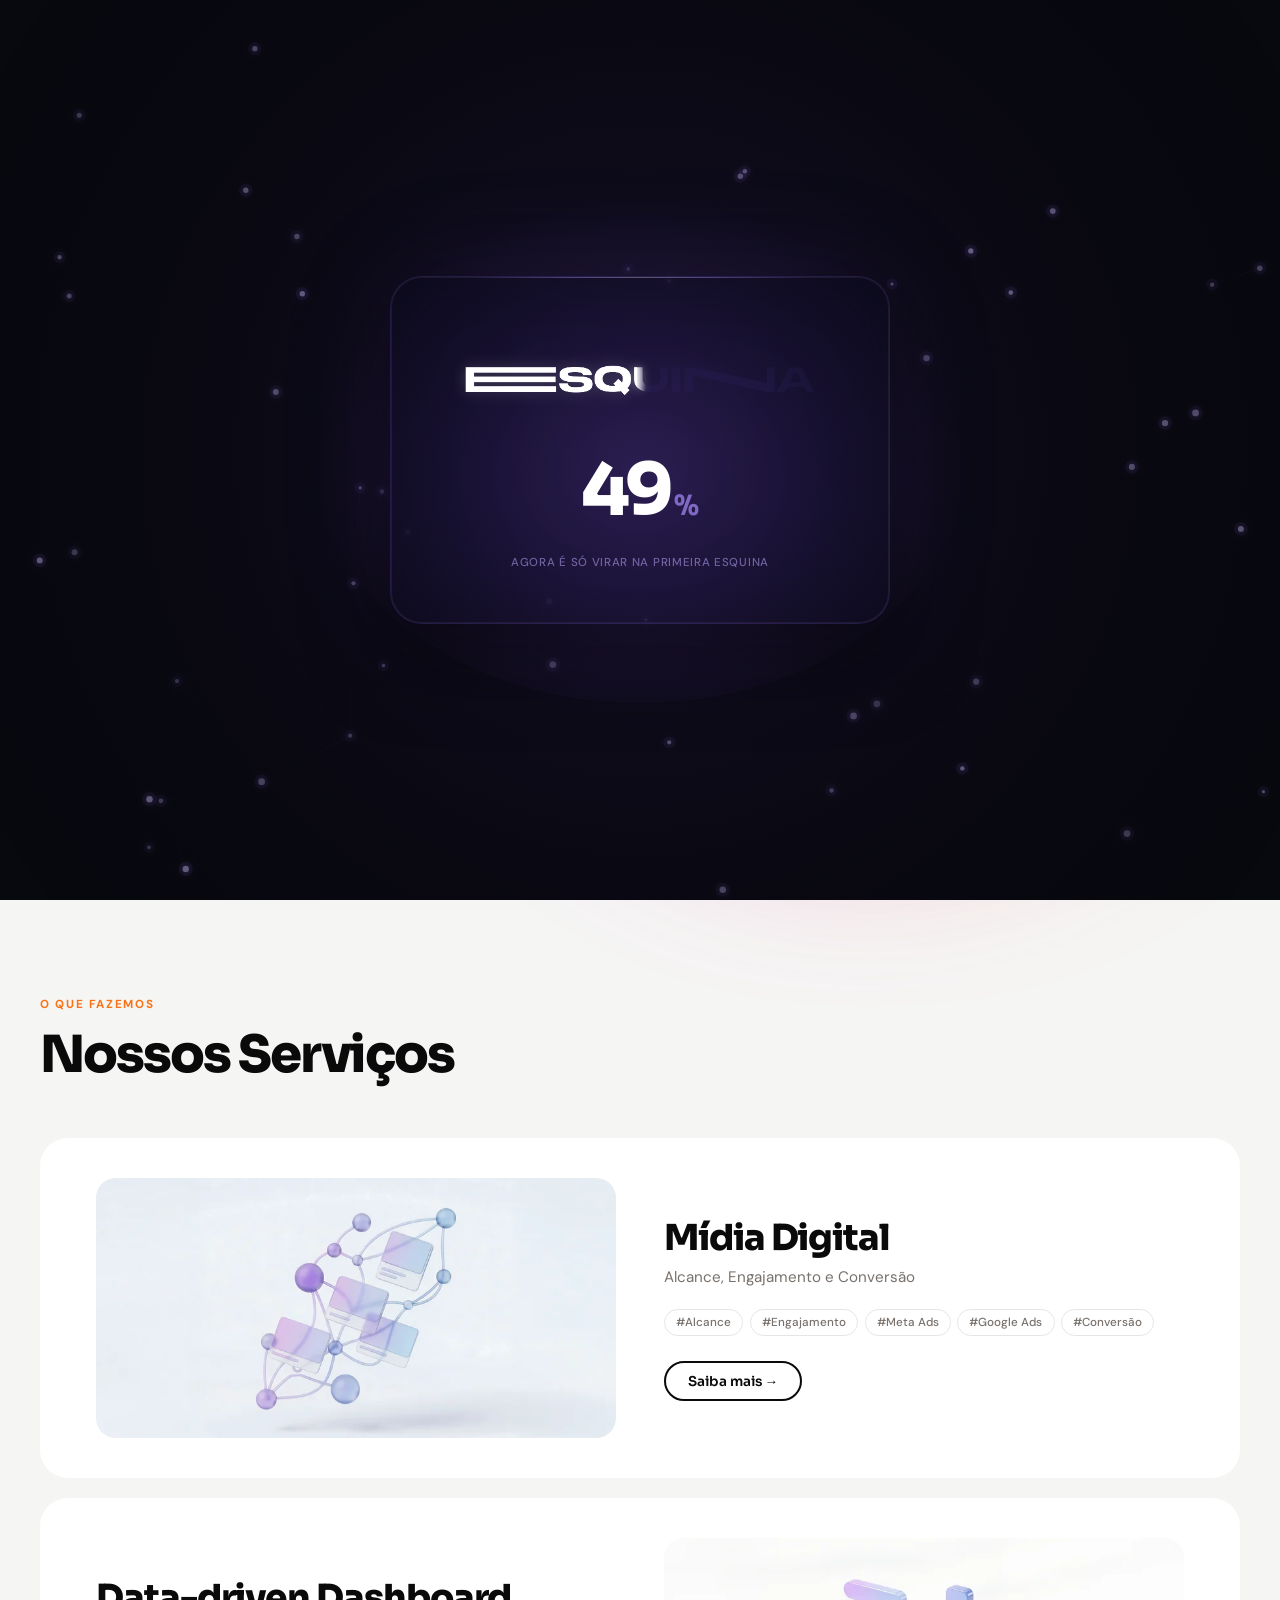
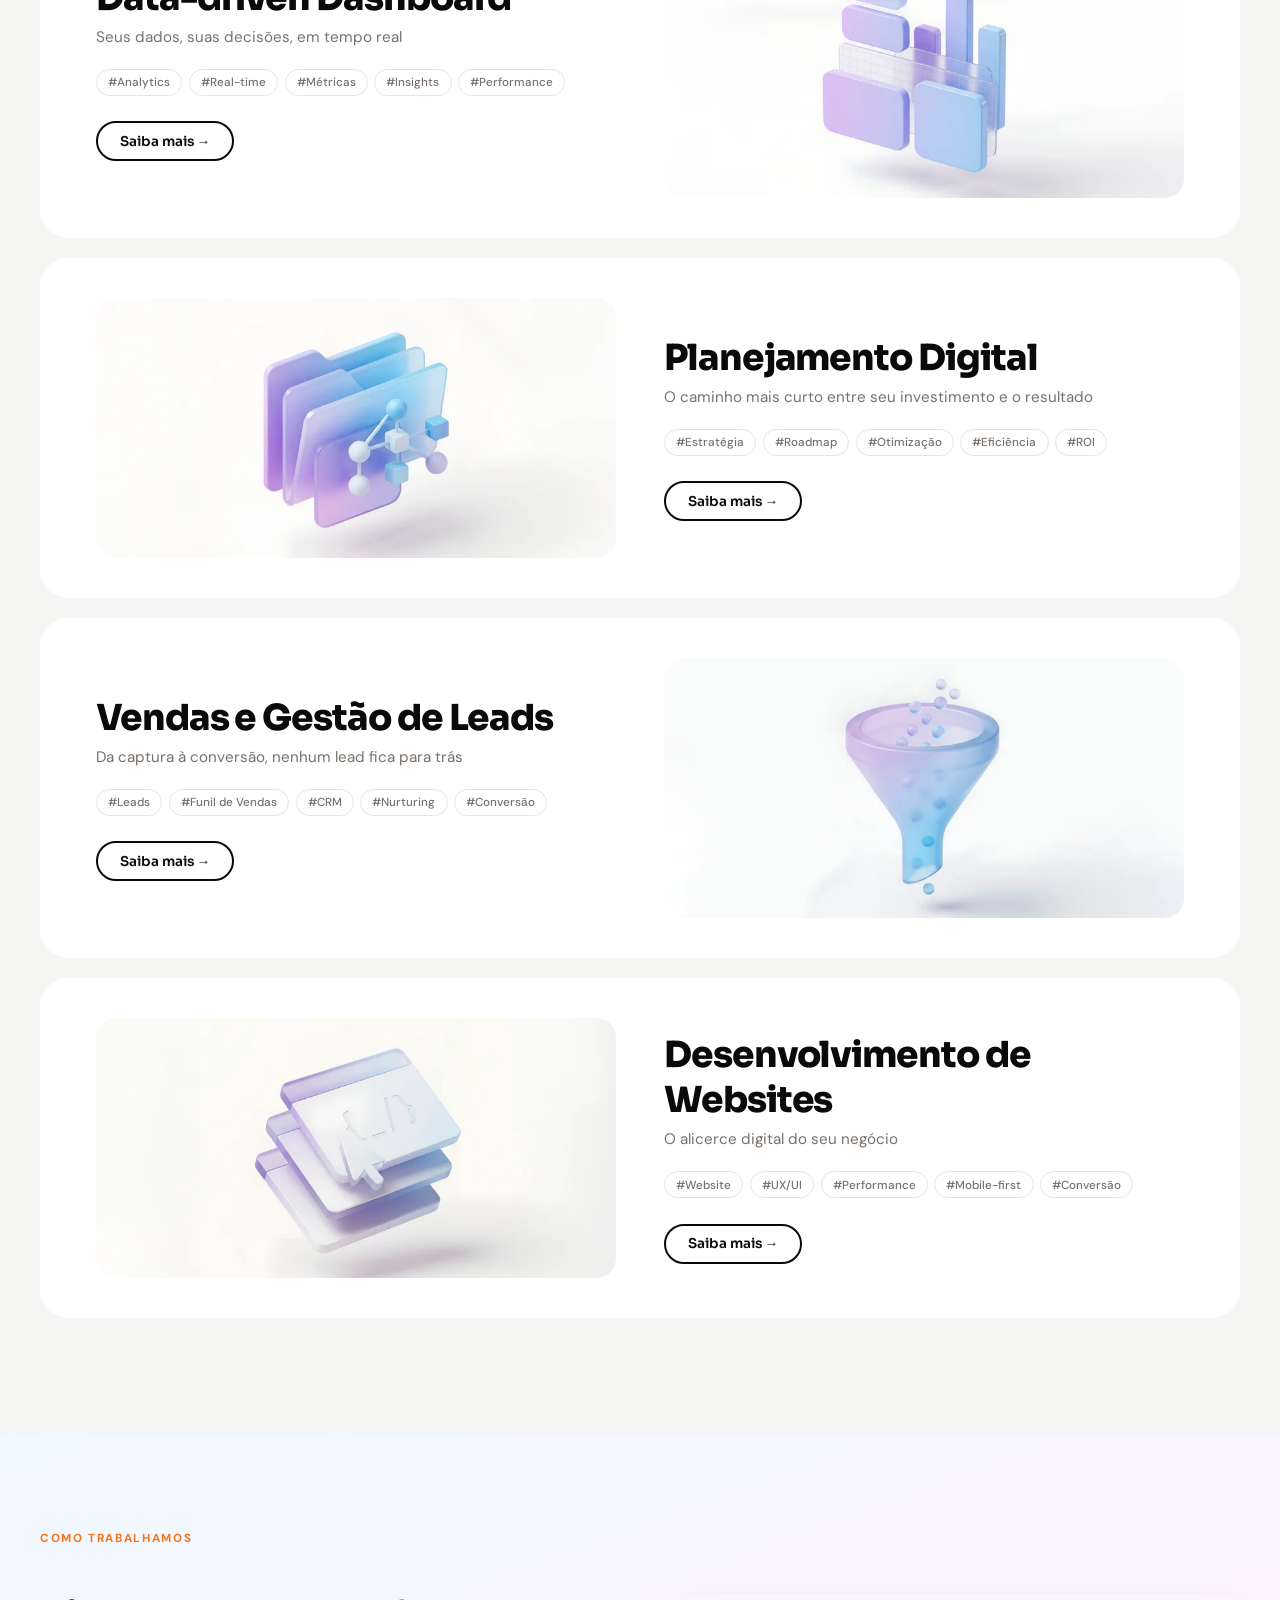
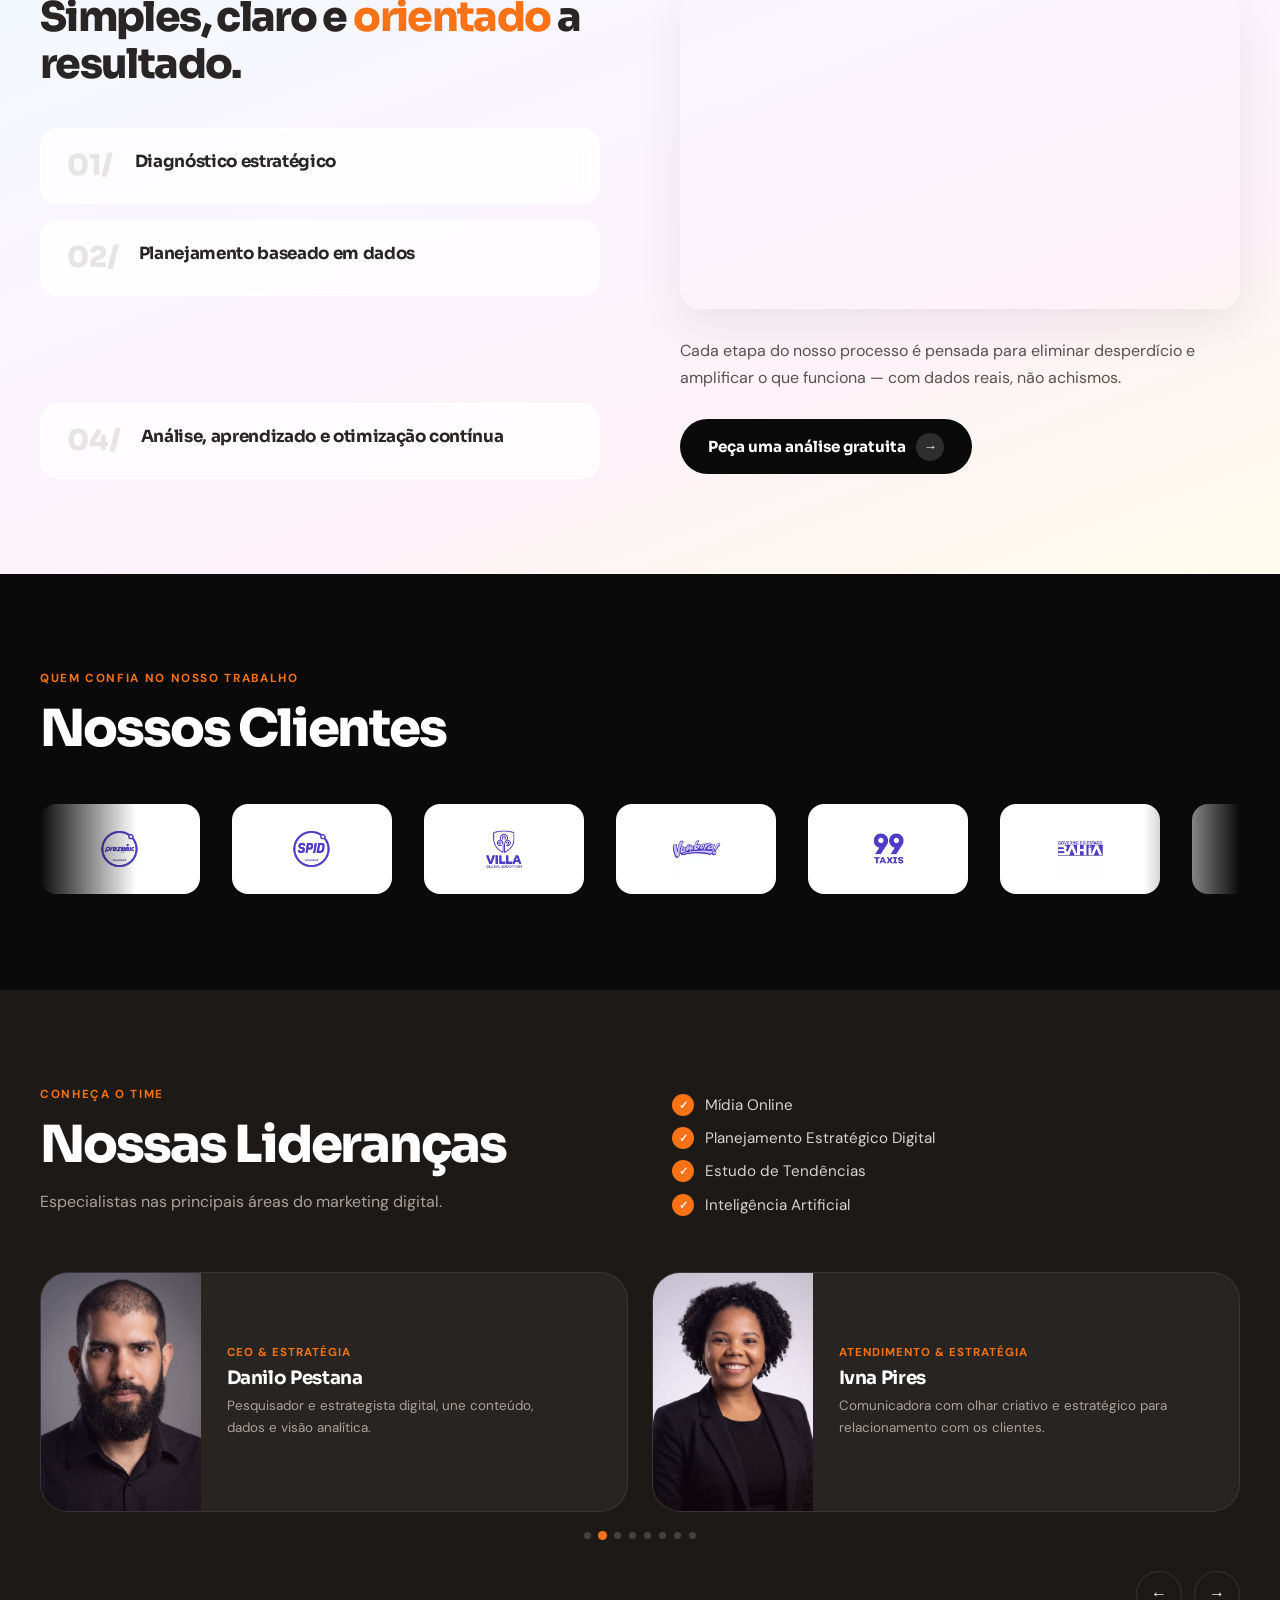
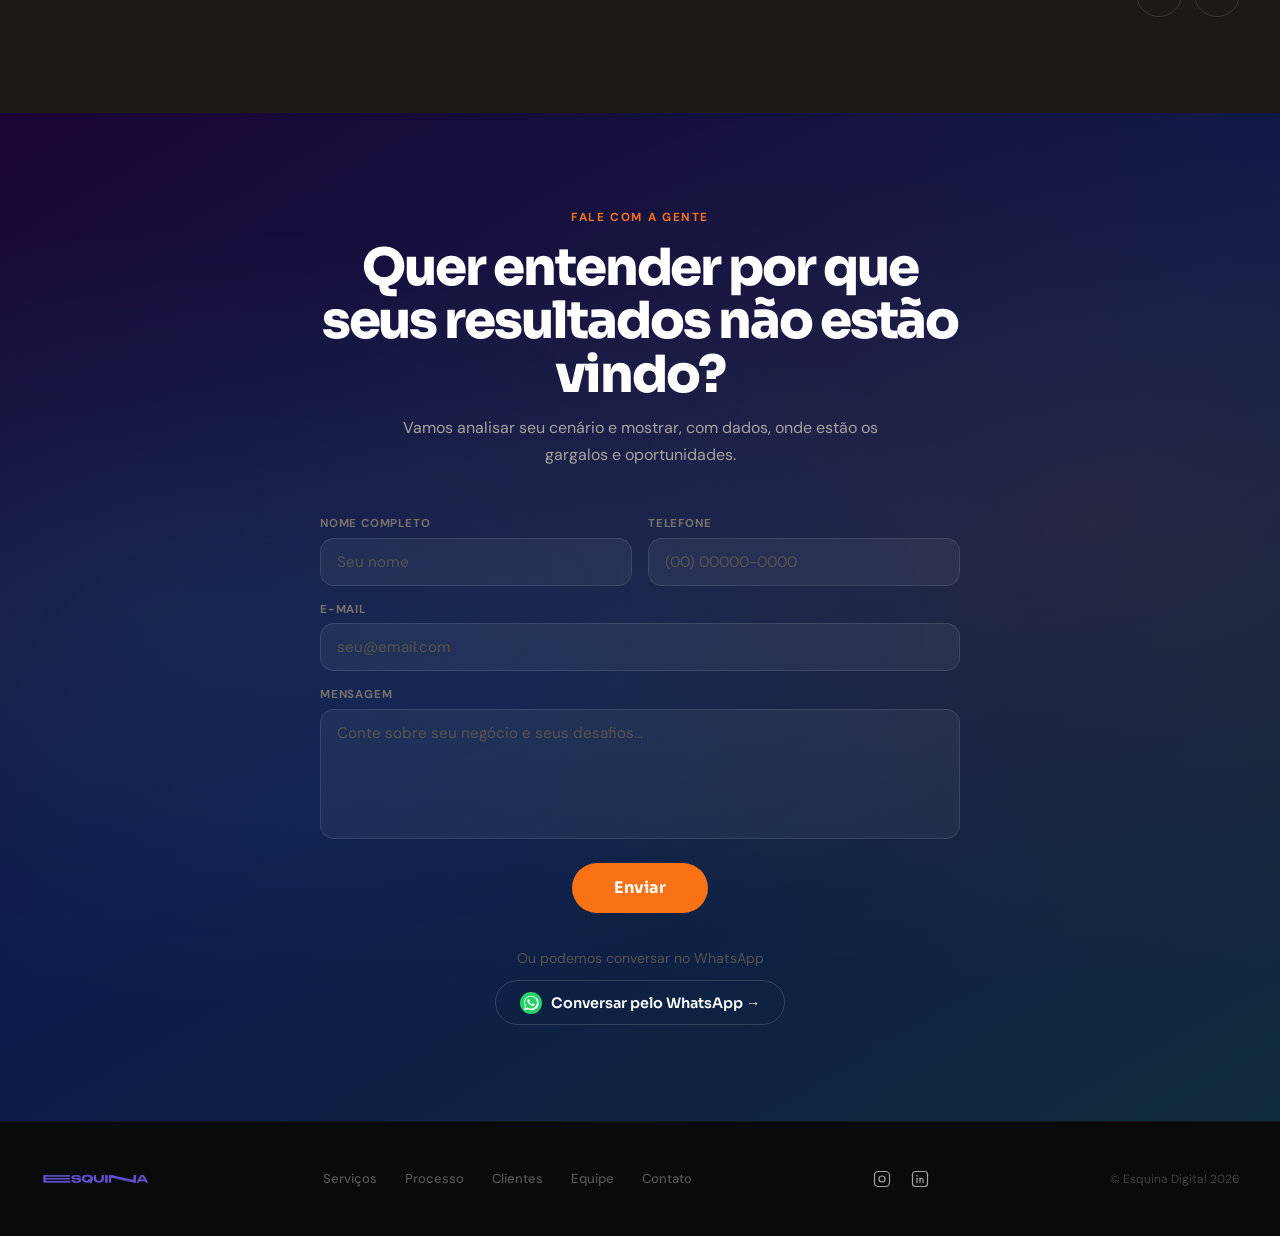
==== commit eed6810f: "fix(video): ocultar título, autor e foto do Vimeo player" ====
--- a/index.html
+++ b/index.html
@@ -79,7 +79,7 @@
 
     <!-- Coluna direita: vídeo Vimeo -->
     <div class="hero-video-box">
-      <iframe src="https://player.vimeo.com/video/1186077085?badge=0&amp;autopause=0&amp;player_id=0&amp;app_id=58479" frameborder="0" allow="autoplay; fullscreen; picture-in-picture; clipboard-write; encrypted-media; web-share" referrerpolicy="strict-origin-when-cross-origin" style="position:absolute;top:0;left:0;width:100%;height:100%;" title="VIDEO SITE ESQUINA"></iframe>
+      <iframe src="https://player.vimeo.com/video/1186077085?badge=0&amp;autopause=0&amp;player_id=0&amp;app_id=58479&amp;title=0&amp;byline=0&amp;portrait=0" frameborder="0" allow="autoplay; fullscreen; picture-in-picture; clipboard-write; encrypted-media; web-share" referrerpolicy="strict-origin-when-cross-origin" style="position:absolute;top:0;left:0;width:100%;height:100%;" title="VIDEO SITE ESQUINA"></iframe>
     </div>
 
   </div>
@@ -174,7 +174,7 @@
     <div class="process-cta-side">
       <!-- Vídeo Vimeo -->
       <div class="process-video-box">
-        <iframe src="https://player.vimeo.com/video/1186077085?badge=0&amp;autopause=0&amp;player_id=0&amp;app_id=58479" frameborder="0" allow="autoplay; fullscreen; picture-in-picture; clipboard-write; encrypted-media; web-share" referrerpolicy="strict-origin-when-cross-origin" style="position:absolute;top:0;left:0;width:100%;height:100%;" title="VIDEO SITE ESQUINA"></iframe>
+        <iframe src="https://player.vimeo.com/video/1186077085?badge=0&amp;autopause=0&amp;player_id=0&amp;app_id=58479&amp;title=0&amp;byline=0&amp;portrait=0" frameborder="0" allow="autoplay; fullscreen; picture-in-picture; clipboard-write; encrypted-media; web-share" referrerpolicy="strict-origin-when-cross-origin" style="position:absolute;top:0;left:0;width:100%;height:100%;" title="VIDEO SITE ESQUINA"></iframe>
       </div>
       <!-- Texto + CTA -->
       <p class="process-cta-text">Cada etapa do nosso processo é pensada para eliminar desperdício e amplificar o que funciona — com dados reais, não achismos.</p>
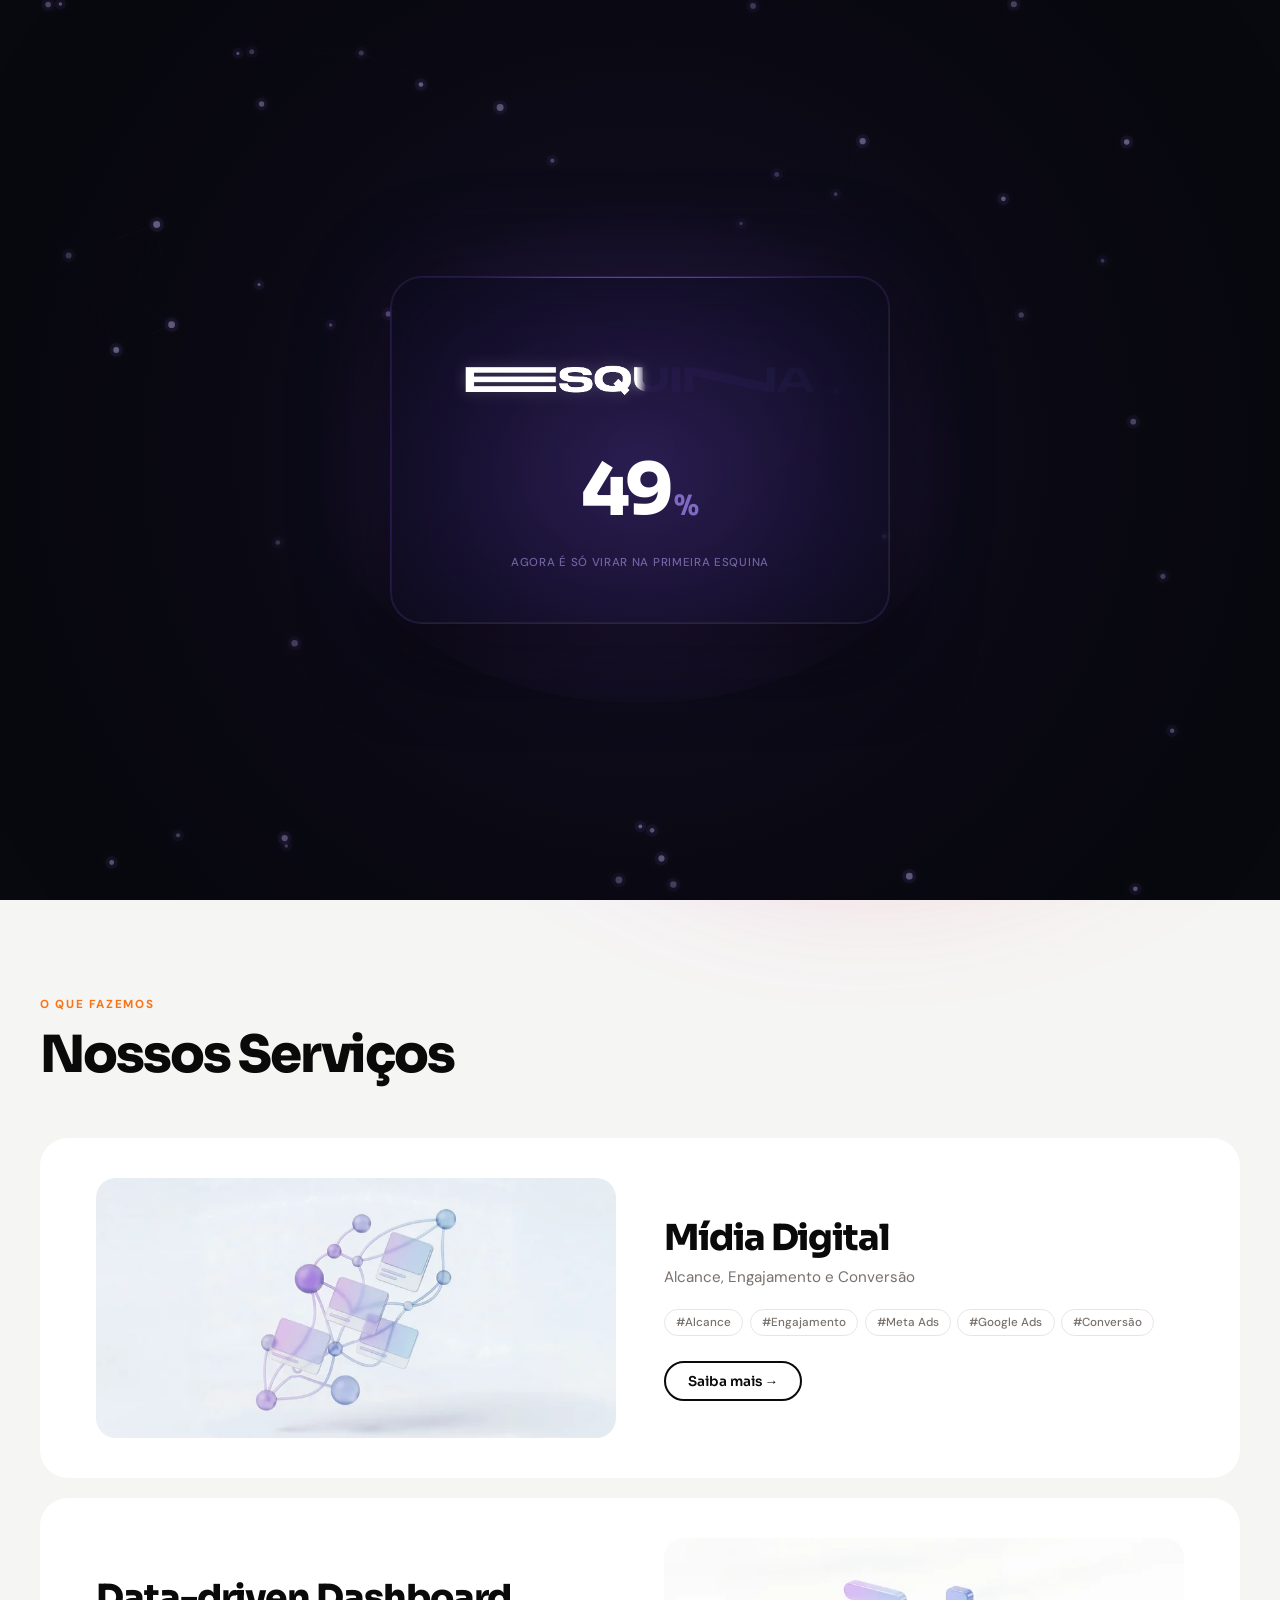
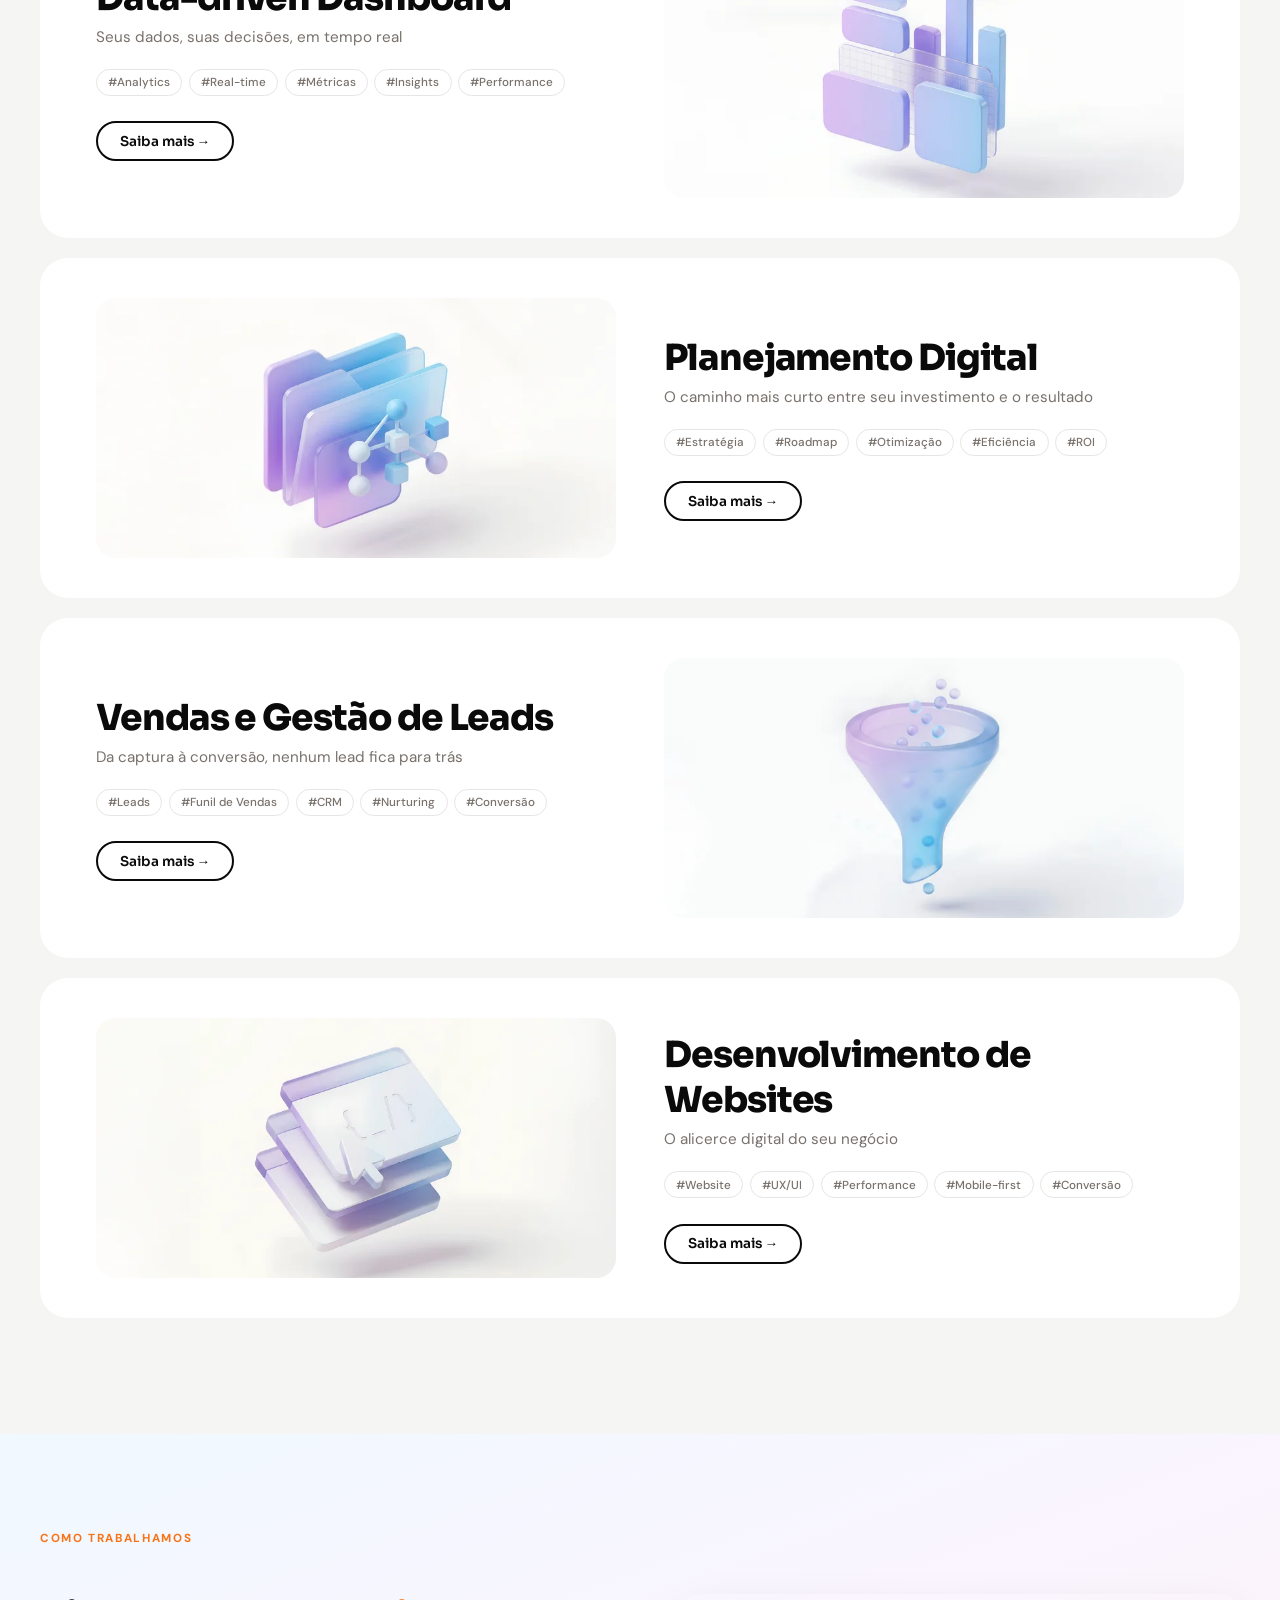
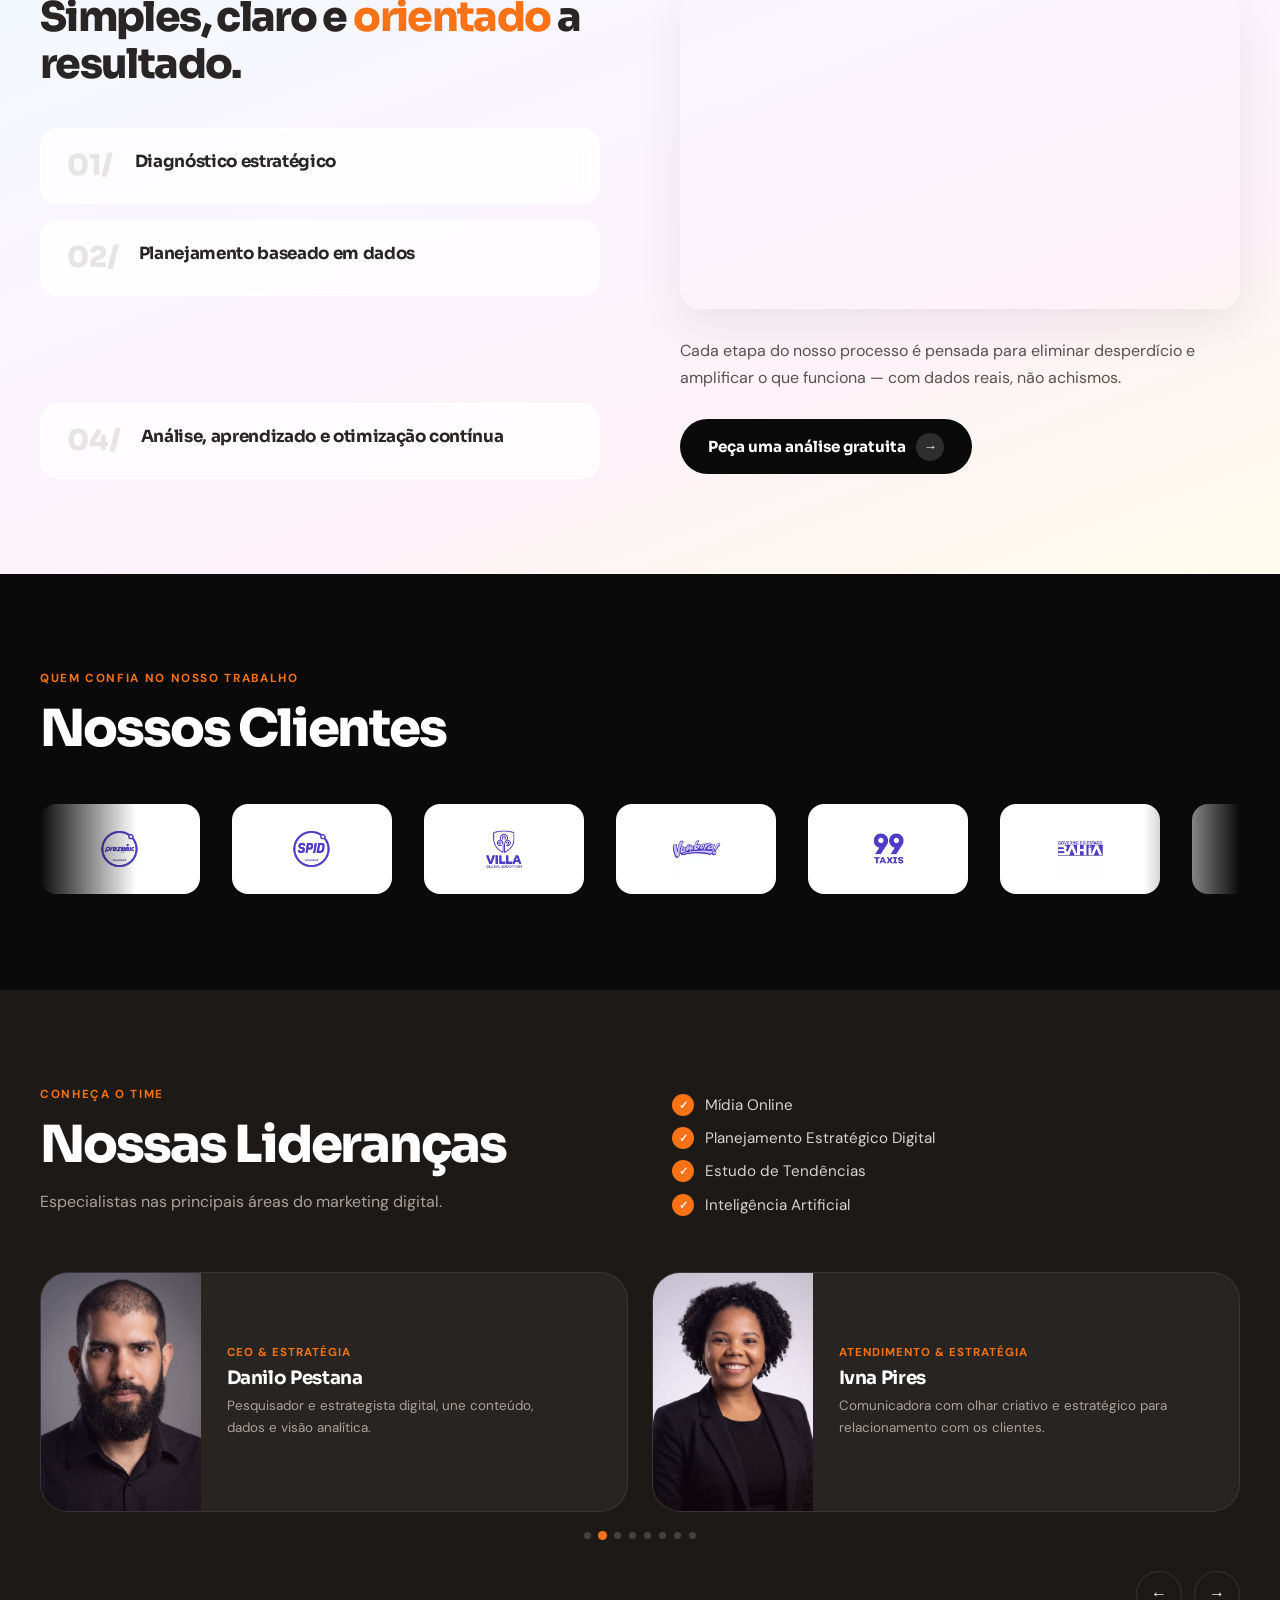
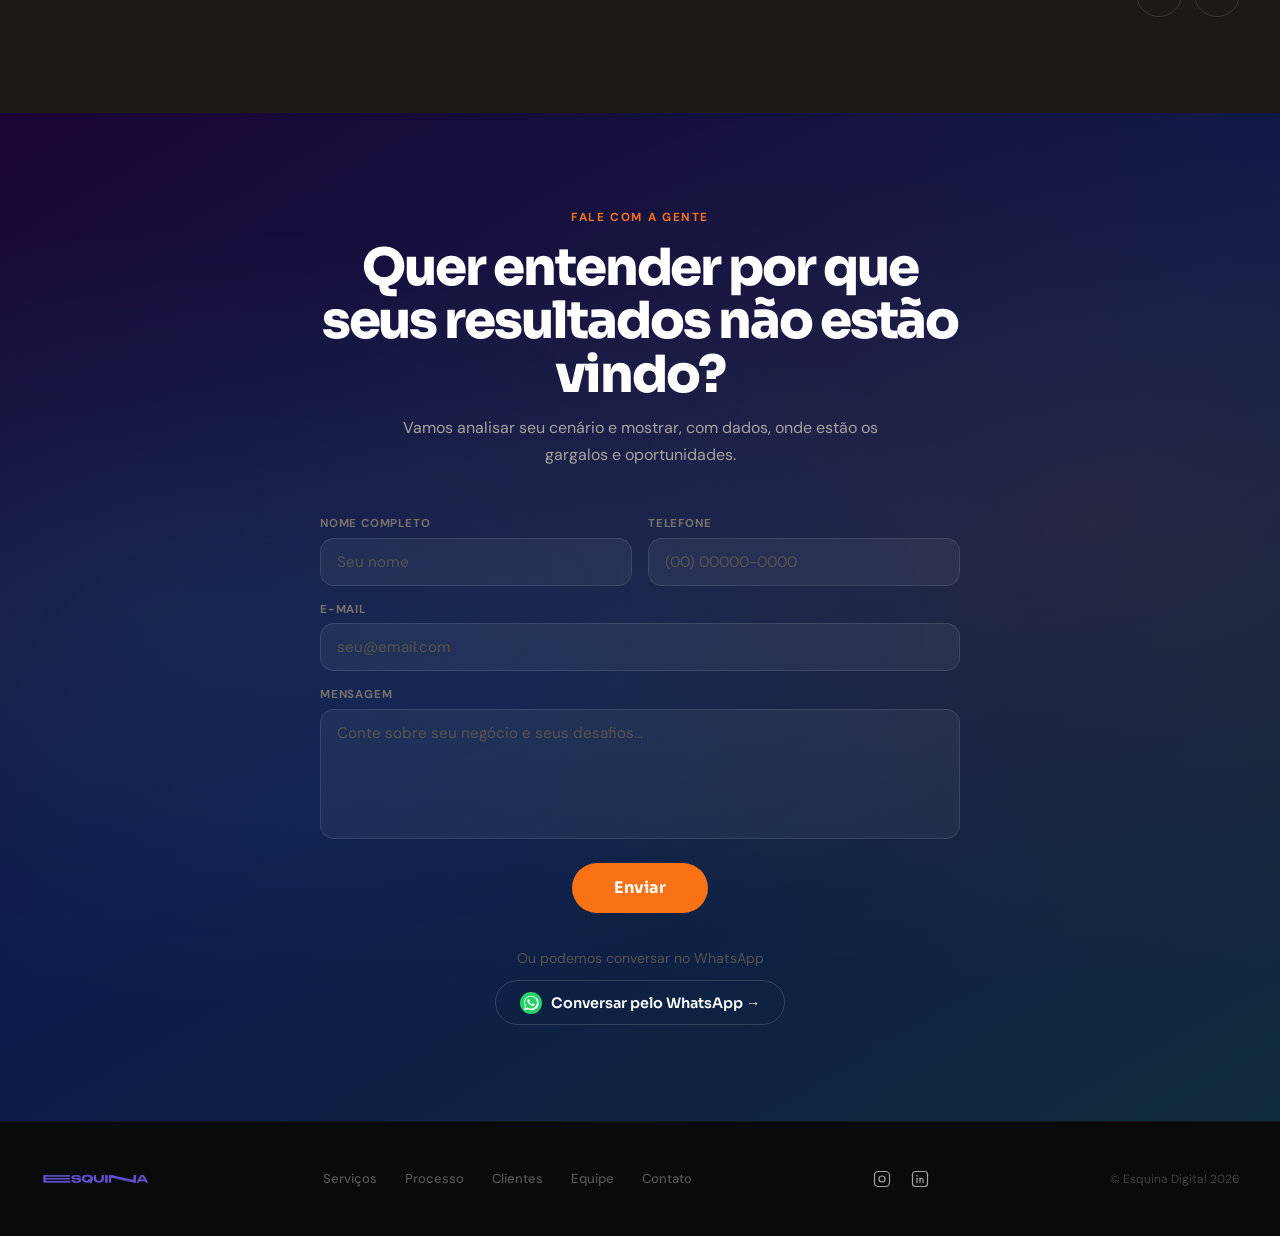
==== commit c35ed8b1: "feat(video): modo background no Vimeo (sem controles, autoplay mudo, loop)" ====
--- a/index.html
+++ b/index.html
@@ -79,7 +79,7 @@
 
     <!-- Coluna direita: vídeo Vimeo -->
     <div class="hero-video-box">
-      <iframe src="https://player.vimeo.com/video/1186077085?badge=0&amp;autopause=0&amp;player_id=0&amp;app_id=58479&amp;title=0&amp;byline=0&amp;portrait=0" frameborder="0" allow="autoplay; fullscreen; picture-in-picture; clipboard-write; encrypted-media; web-share" referrerpolicy="strict-origin-when-cross-origin" style="position:absolute;top:0;left:0;width:100%;height:100%;" title="VIDEO SITE ESQUINA"></iframe>
+      <iframe src="https://player.vimeo.com/video/1186077085?badge=0&amp;autopause=0&amp;player_id=0&amp;app_id=58479&amp;title=0&amp;byline=0&amp;portrait=0&amp;background=1" frameborder="0" allow="autoplay; fullscreen; picture-in-picture; clipboard-write; encrypted-media; web-share" referrerpolicy="strict-origin-when-cross-origin" style="position:absolute;top:0;left:0;width:100%;height:100%;" title="VIDEO SITE ESQUINA"></iframe>
     </div>
 
   </div>
@@ -174,7 +174,7 @@
     <div class="process-cta-side">
       <!-- Vídeo Vimeo -->
       <div class="process-video-box">
-        <iframe src="https://player.vimeo.com/video/1186077085?badge=0&amp;autopause=0&amp;player_id=0&amp;app_id=58479&amp;title=0&amp;byline=0&amp;portrait=0" frameborder="0" allow="autoplay; fullscreen; picture-in-picture; clipboard-write; encrypted-media; web-share" referrerpolicy="strict-origin-when-cross-origin" style="position:absolute;top:0;left:0;width:100%;height:100%;" title="VIDEO SITE ESQUINA"></iframe>
+        <iframe src="https://player.vimeo.com/video/1186077085?badge=0&amp;autopause=0&amp;player_id=0&amp;app_id=58479&amp;title=0&amp;byline=0&amp;portrait=0&amp;background=1" frameborder="0" allow="autoplay; fullscreen; picture-in-picture; clipboard-write; encrypted-media; web-share" referrerpolicy="strict-origin-when-cross-origin" style="position:absolute;top:0;left:0;width:100%;height:100%;" title="VIDEO SITE ESQUINA"></iframe>
       </div>
       <!-- Texto + CTA -->
       <p class="process-cta-text">Cada etapa do nosso processo é pensada para eliminar desperdício e amplificar o que funciona — com dados reais, não achismos.</p>
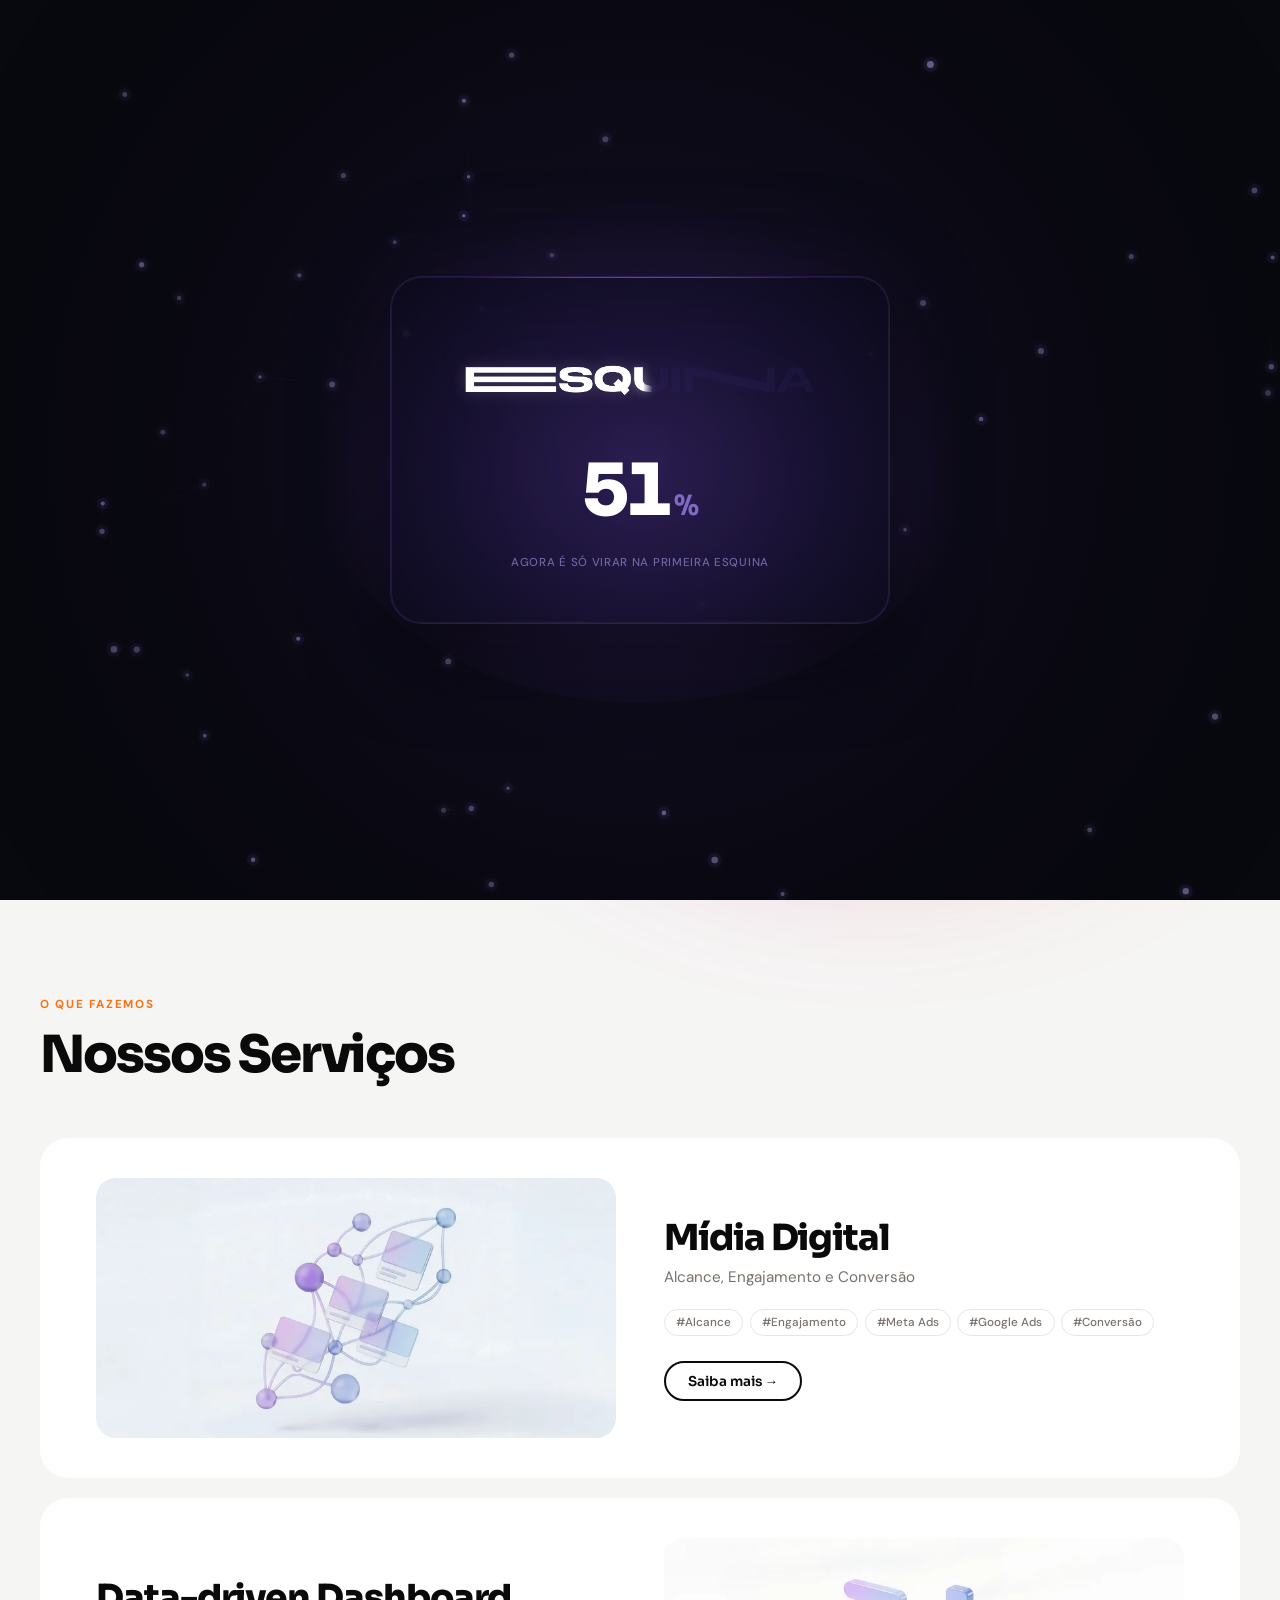
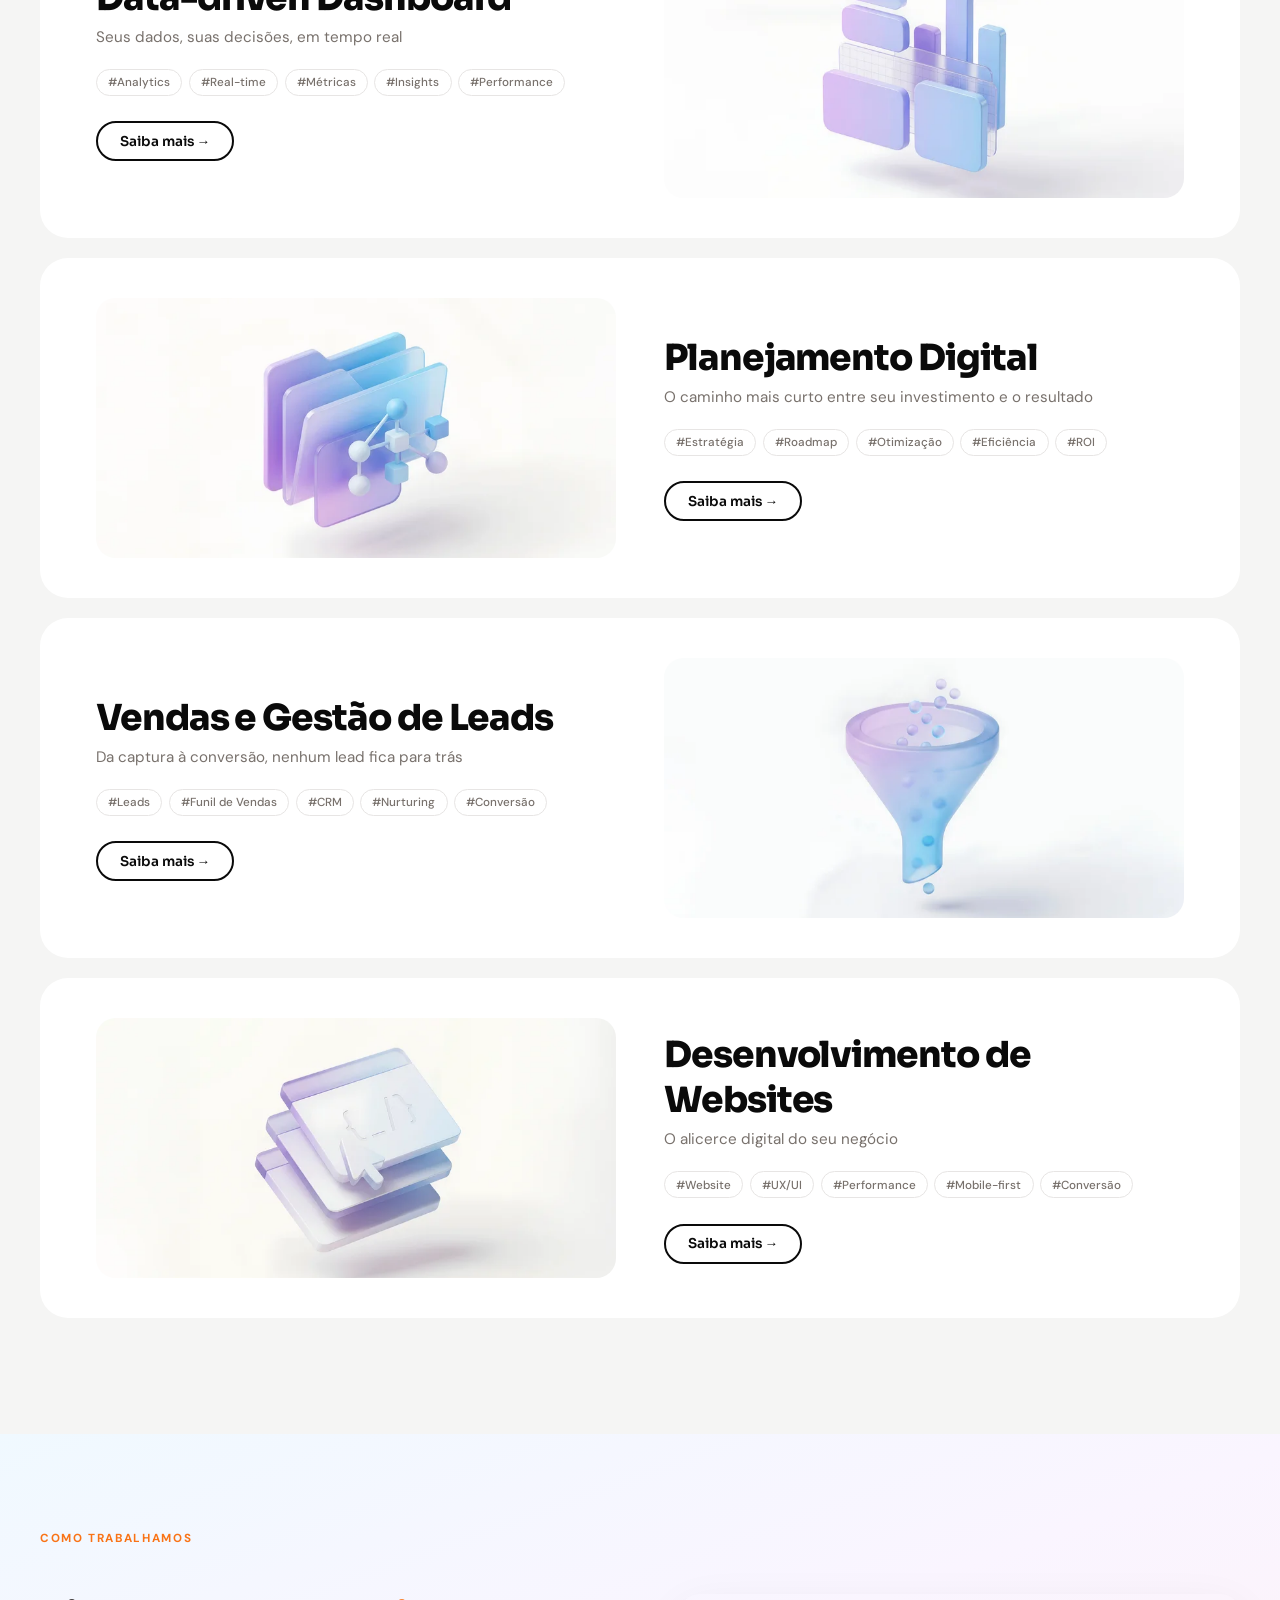
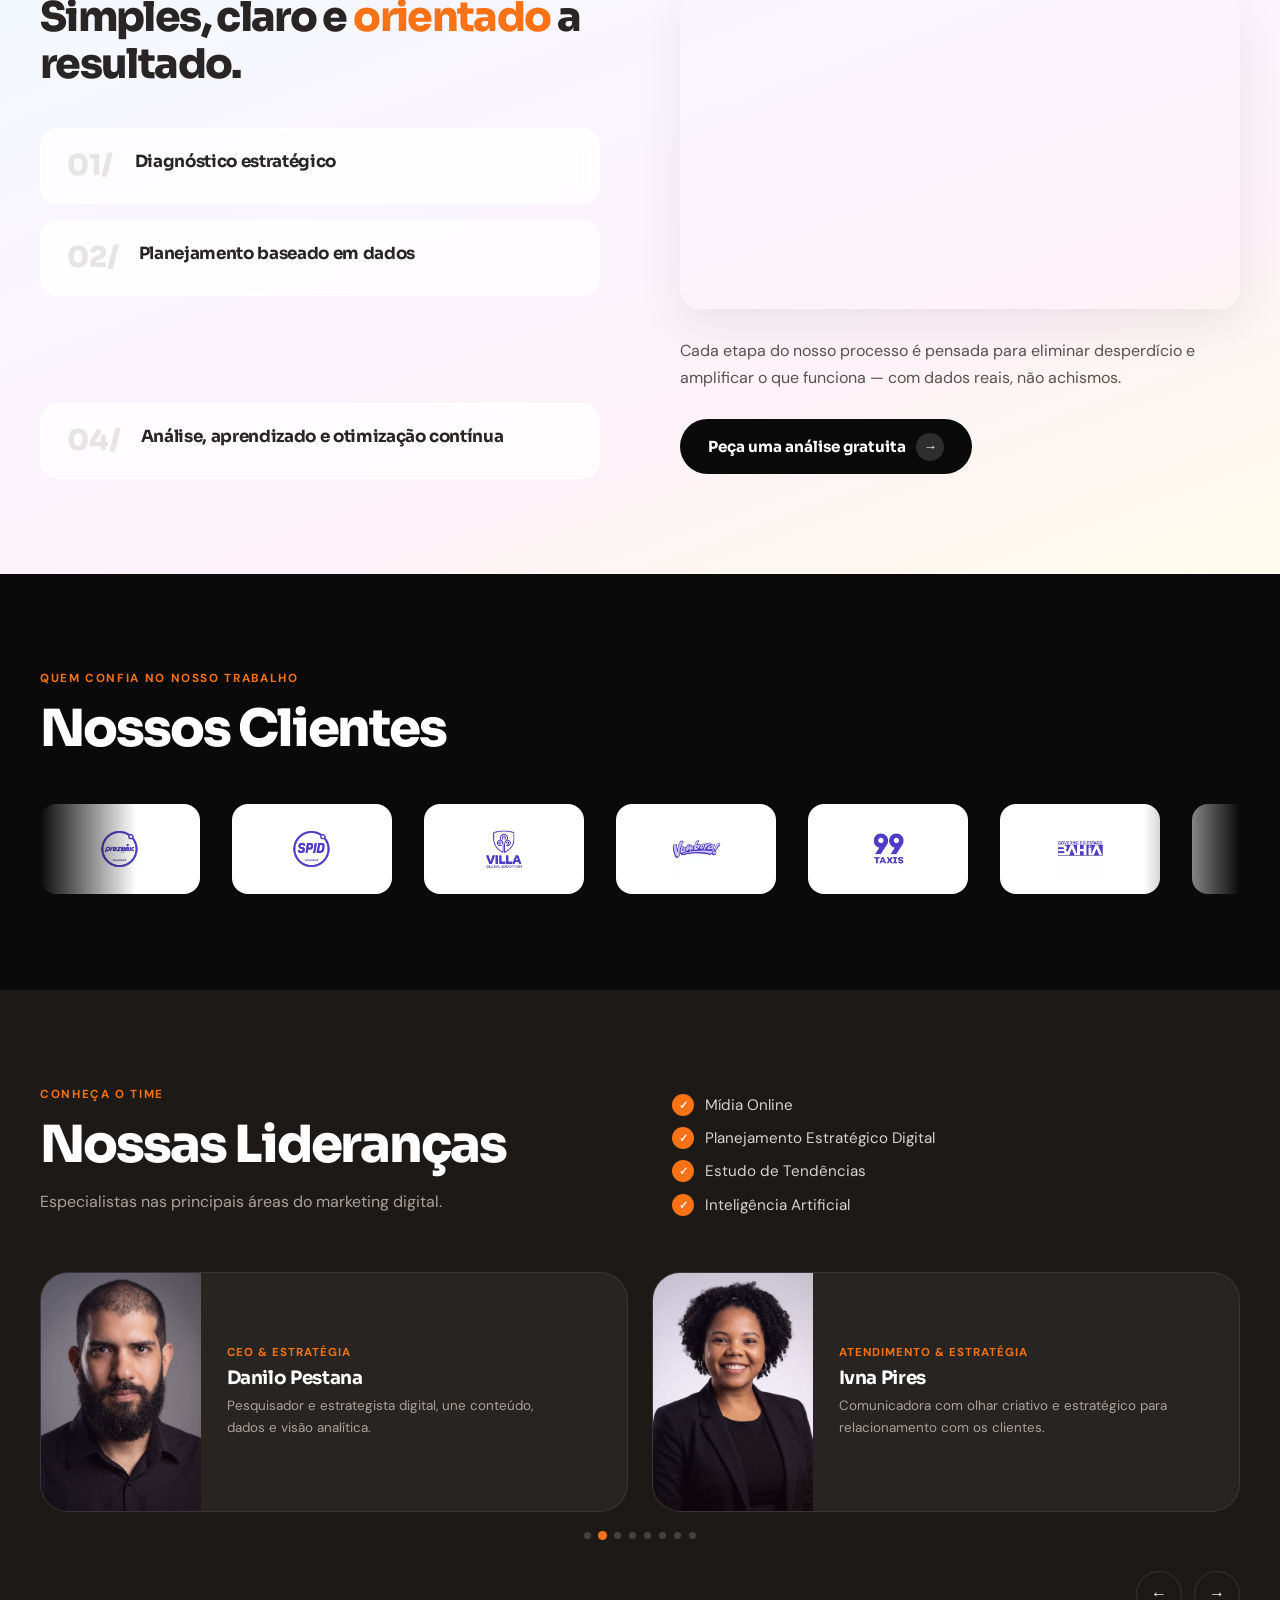
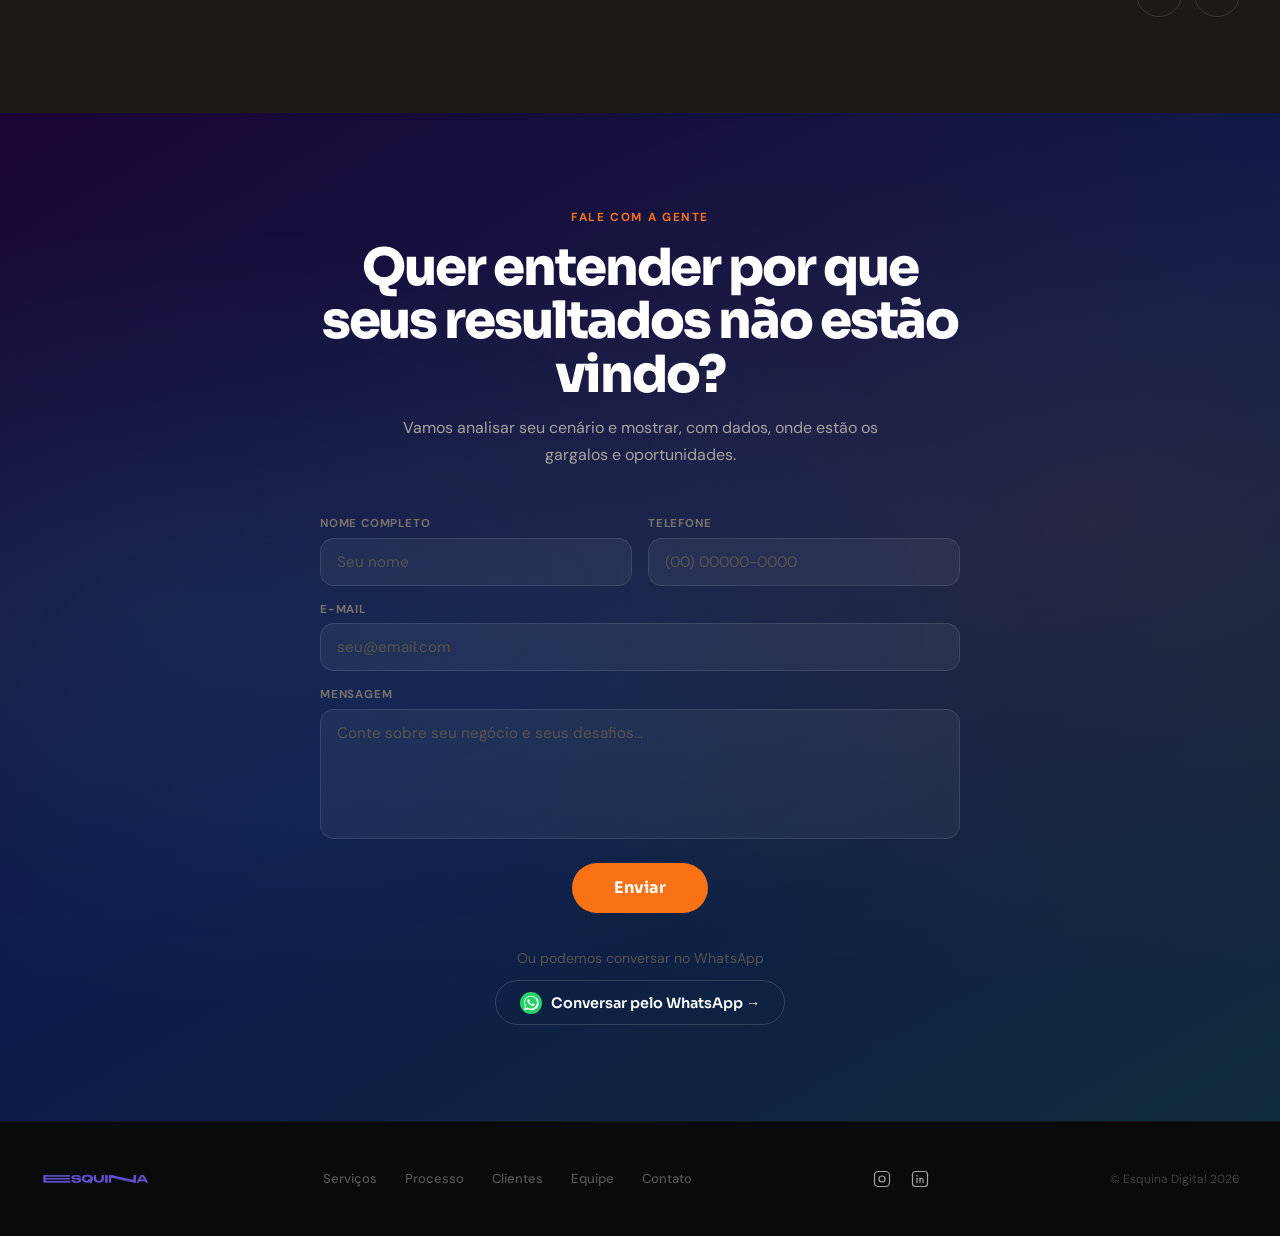
==== commit bd9f1969: "fix(video): remover autoplay do Vimeo, vídeo toca após clique do usuário" ====
--- a/index.html
+++ b/index.html
@@ -79,7 +79,7 @@
 
     <!-- Coluna direita: vídeo Vimeo -->
     <div class="hero-video-box">
-      <iframe src="https://player.vimeo.com/video/1186077085?badge=0&amp;autopause=0&amp;player_id=0&amp;app_id=58479&amp;title=0&amp;byline=0&amp;portrait=0&amp;background=1" frameborder="0" allow="autoplay; fullscreen; picture-in-picture; clipboard-write; encrypted-media; web-share" referrerpolicy="strict-origin-when-cross-origin" style="position:absolute;top:0;left:0;width:100%;height:100%;" title="VIDEO SITE ESQUINA"></iframe>
+      <iframe src="https://player.vimeo.com/video/1186077085?badge=0&amp;autopause=0&amp;player_id=0&amp;app_id=58479&amp;title=0&amp;byline=0&amp;portrait=0" frameborder="0" allow="autoplay; fullscreen; picture-in-picture; clipboard-write; encrypted-media; web-share" referrerpolicy="strict-origin-when-cross-origin" style="position:absolute;top:0;left:0;width:100%;height:100%;" title="VIDEO SITE ESQUINA"></iframe>
     </div>
 
   </div>
@@ -174,7 +174,7 @@
     <div class="process-cta-side">
       <!-- Vídeo Vimeo -->
       <div class="process-video-box">
-        <iframe src="https://player.vimeo.com/video/1186077085?badge=0&amp;autopause=0&amp;player_id=0&amp;app_id=58479&amp;title=0&amp;byline=0&amp;portrait=0&amp;background=1" frameborder="0" allow="autoplay; fullscreen; picture-in-picture; clipboard-write; encrypted-media; web-share" referrerpolicy="strict-origin-when-cross-origin" style="position:absolute;top:0;left:0;width:100%;height:100%;" title="VIDEO SITE ESQUINA"></iframe>
+        <iframe src="https://player.vimeo.com/video/1186077085?badge=0&amp;autopause=0&amp;player_id=0&amp;app_id=58479&amp;title=0&amp;byline=0&amp;portrait=0" frameborder="0" allow="autoplay; fullscreen; picture-in-picture; clipboard-write; encrypted-media; web-share" referrerpolicy="strict-origin-when-cross-origin" style="position:absolute;top:0;left:0;width:100%;height:100%;" title="VIDEO SITE ESQUINA"></iframe>
       </div>
       <!-- Texto + CTA -->
       <p class="process-cta-text">Cada etapa do nosso processo é pensada para eliminar desperdício e amplificar o que funciona — com dados reais, não achismos.</p>
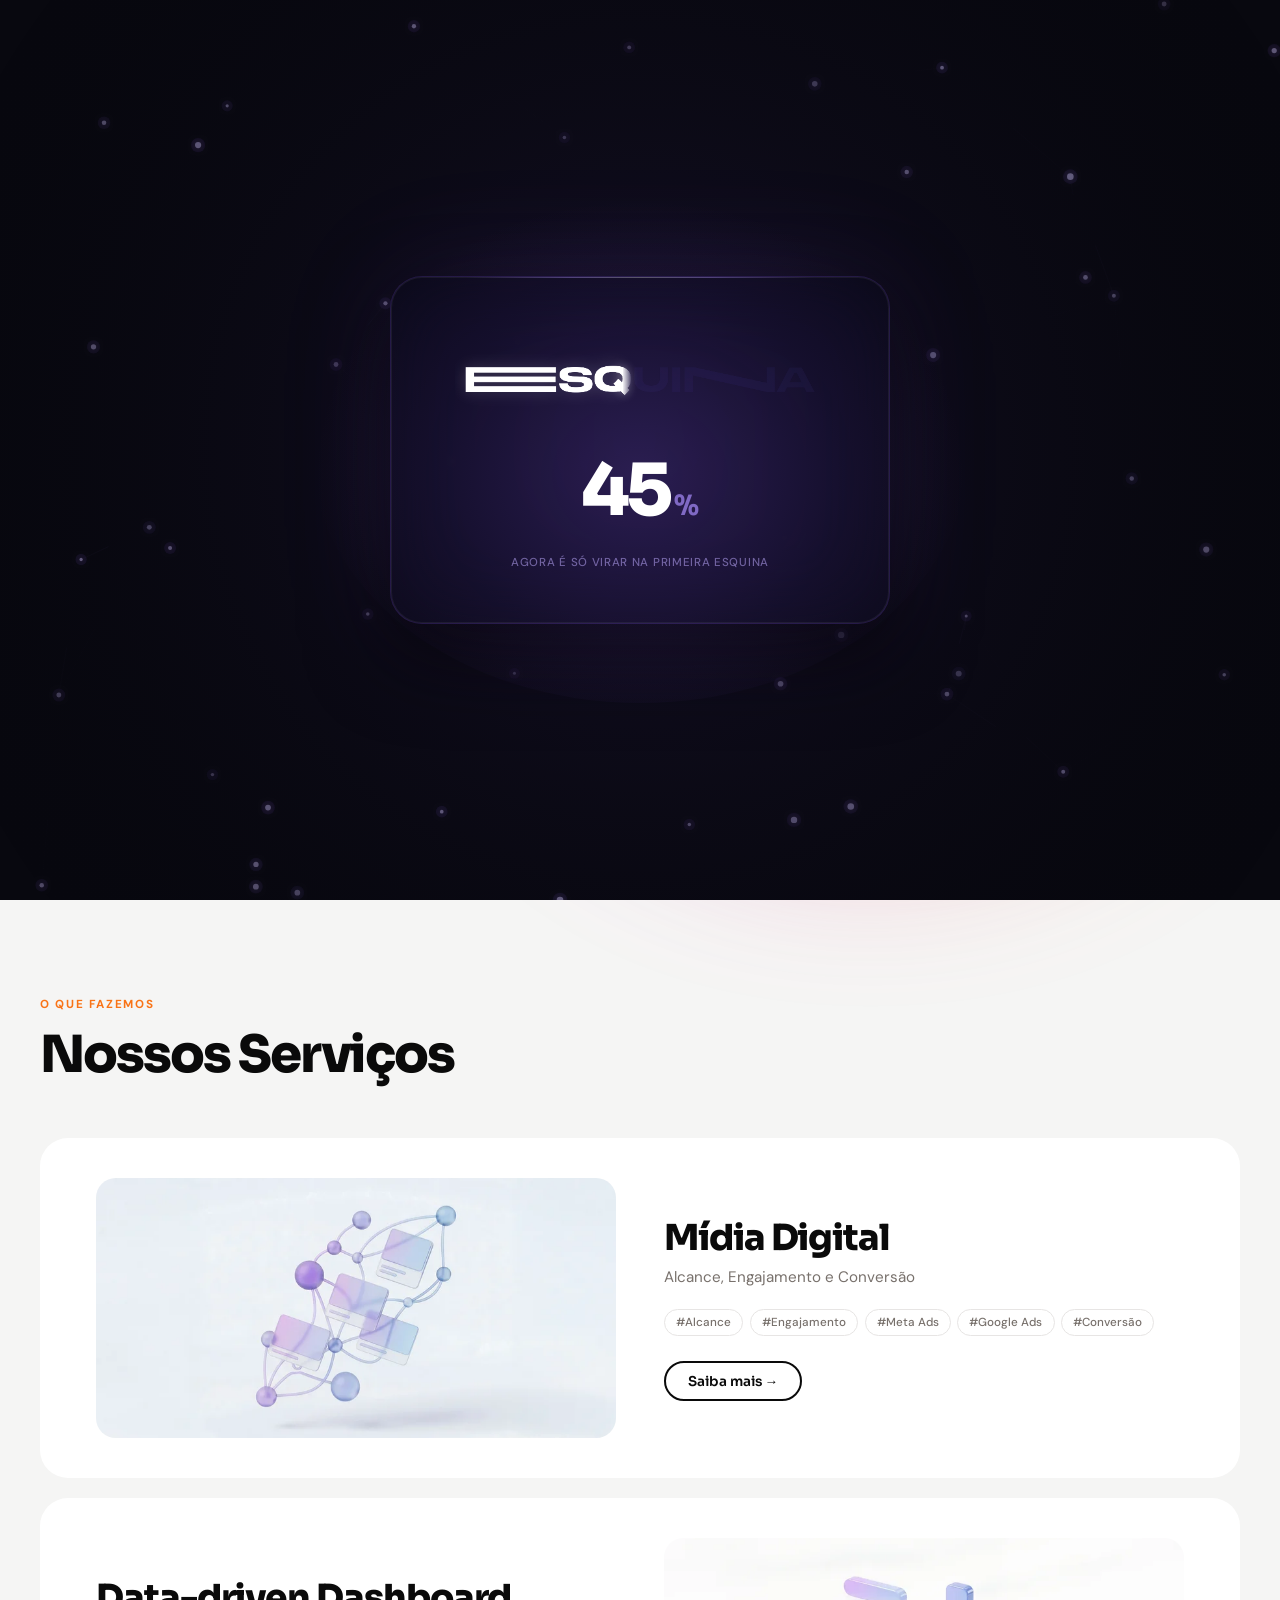
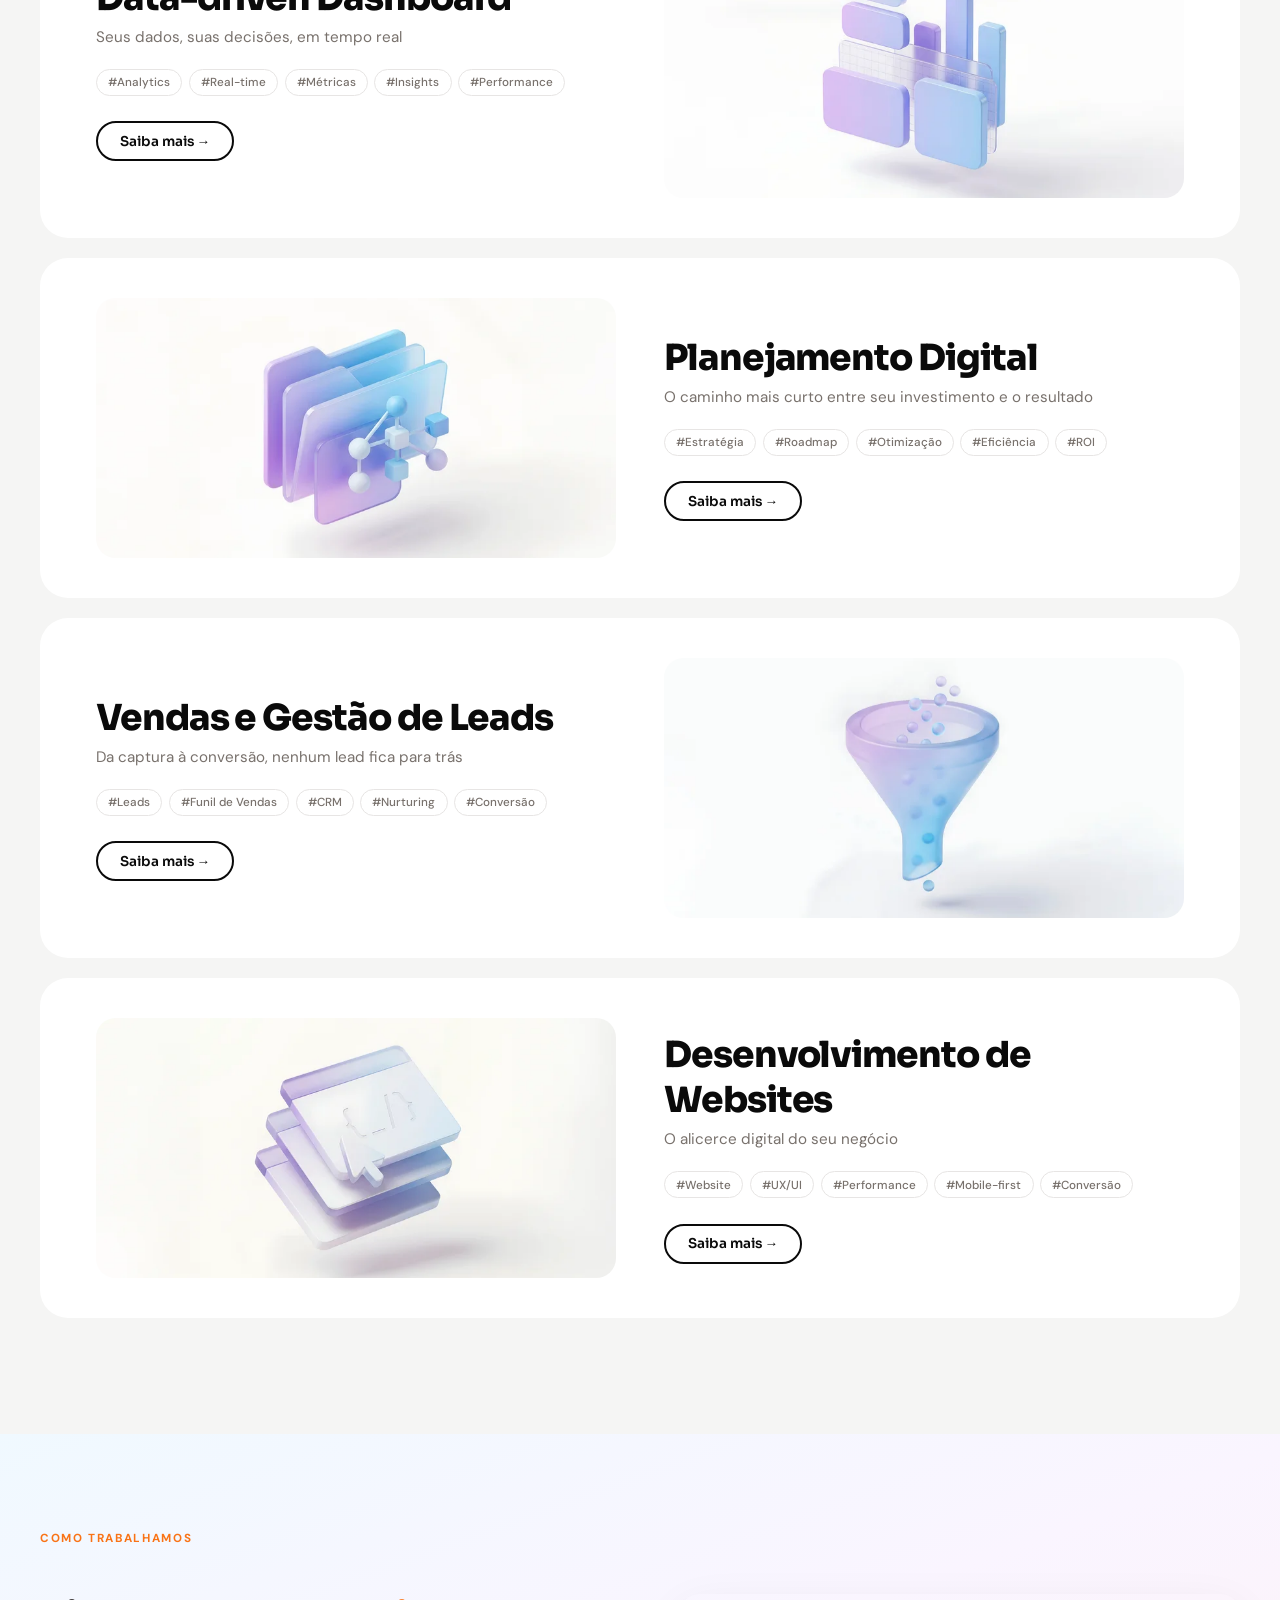
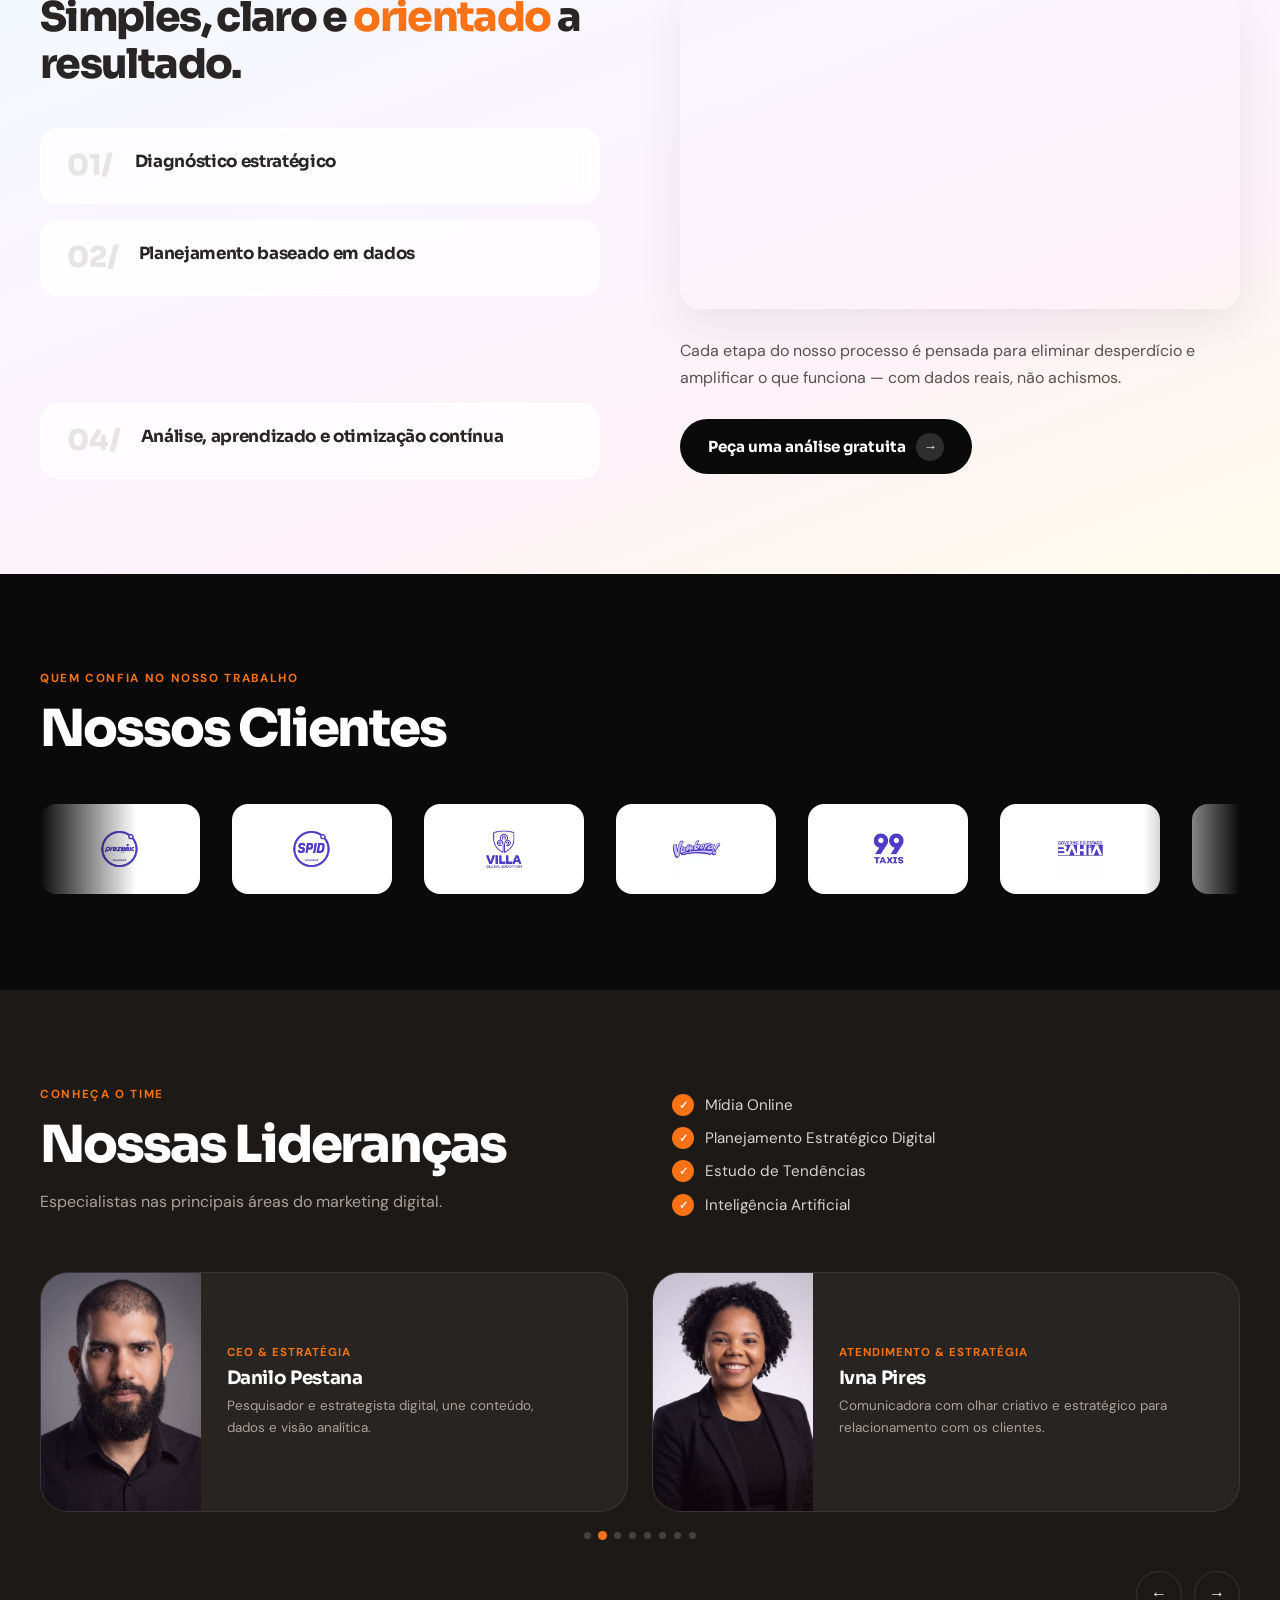
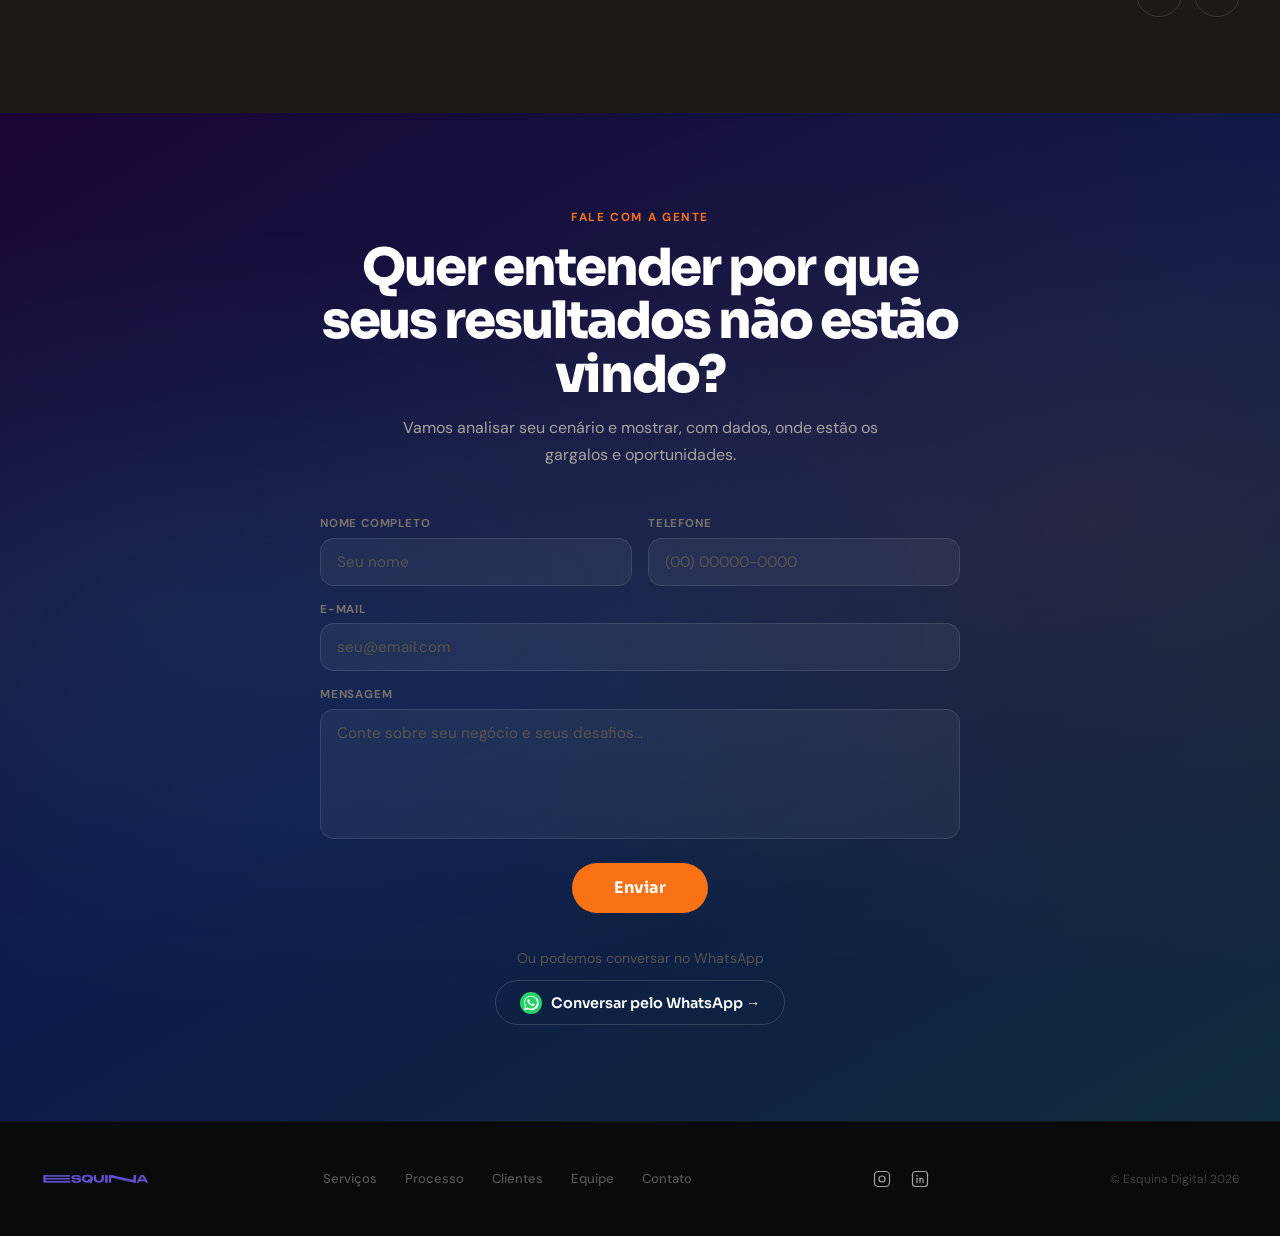
==== commit 5d996682: "refactor(cursor): remover cursor customizado laranja, restaurar cursor nativo" ====
--- a/index.html
+++ b/index.html
@@ -40,8 +40,6 @@
   </div>
 </div>
 <!-- /PAGE LOADER -->
-
-<div class="cursor" id="cursor"></div>
 
 <header id="header">
   <div class="logo"><a href="#"><img src="assets/logo.webp" alt="Esquina Digital" class="logo-img" loading="eager" fetchpriority="high" width="120" height="32"></a></div>
--- a/style.css
+++ b/style.css
@@ -193,15 +193,7 @@
   --rc:28px; --rb:100px;
 }
 html { scroll-behavior: smooth; }
-body { font-family: var(--fb); background: var(--black); color: var(--white); overflow-x: hidden; cursor: none; }
-
-/* CURSOR */
-.cursor {
-  position: fixed; width: 22px; height: 22px; background: var(--orange);
-  border-radius: 50%; pointer-events: none; z-index: 99999;
-  transform: translate(-50%,-50%); transition: width .2s, height .2s, background .2s;
-}
-.cursor.hover { width: 52px; height: 52px; background: rgba(249,115,22,.3); border: 2px solid var(--orange); }
+body { font-family: var(--fb); background: var(--black); color: var(--white); overflow-x: hidden; }
 
 /* HEADER */
 header {
@@ -214,9 +206,9 @@
 .logo-img { height: 32px; width: auto; display: block; }
 .footer-logo-img { height: 28px; width: auto; display: block; }
 nav { display: flex; align-items: center; gap: 2rem; }
-nav a { font-size: .85rem; font-weight: 500; color: var(--g400); text-decoration: none; cursor: none; transition: color .2s; }
+nav a { font-size: .85rem; font-weight: 500; color: var(--g400); text-decoration: none; cursor: pointer; transition: color .2s; }
 nav a:hover { color: var(--white); }
-.btn-hire { font-family: var(--fd); font-size: .82rem; font-weight: 600; background: var(--orange); color: var(--white); border: none; border-radius: var(--rb); padding: .5rem 1.1rem; text-decoration: none; cursor: none; display: inline-flex; align-items: center; gap: .3rem; white-space: nowrap; flex-shrink: 0; transition: background .2s, gap .2s; }
+.btn-hire { font-family: var(--fd); font-size: .82rem; font-weight: 600; background: var(--orange); color: var(--white); border: none; border-radius: var(--rb); padding: .5rem 1.1rem; text-decoration: none; cursor: pointer; display: inline-flex; align-items: center; gap: .3rem; white-space: nowrap; flex-shrink: 0; transition: background .2s, gap .2s; }
 .btn-hire:hover { background: var(--od); gap: .5rem; }
 
 /* Ícones sociais — apenas footer */
@@ -224,7 +216,7 @@
   display: inline-flex; align-items: center; justify-content: center;
   width: 34px; height: 34px;
   color: var(--g400);
-  text-decoration: none; cursor: none;
+  text-decoration: none; cursor: pointer;
   transition: color .2s, transform .2s;
 }
 .social-icon:hover { color: var(--white); transform: translateY(-2px); }
@@ -299,7 +291,7 @@
   display: flex; align-items: center; justify-content: center;
   box-shadow: 0 8px 32px rgba(0,0,0,.14);
   transition: transform .2s, background .2s;
-  cursor: none;
+  cursor: pointer;
   border: none;
 }
 .hero-video-box:hover .hero-video-play { transform: scale(1.1); background: #fff; }
@@ -331,7 +323,7 @@
   transition: transform .95s cubic-bezier(.16,1,.3,1), opacity .85s cubic-bezier(.16,1,.3,1);
 }
 
-.btn-play { display: inline-flex; align-items: center; gap: .35rem; font-family: var(--fd); font-size: .82rem; font-weight: 700; background: var(--orange); color: var(--white); border: none; border-radius: var(--rb); padding: .38rem .7rem .38rem .42rem; cursor: none; text-decoration: none; align-self: flex-start; opacity: 0; animation: fadeUp 1.1s .5s cubic-bezier(.16,1,.3,1) forwards; transition: background .3s, transform .3s; }
+.btn-play { display: inline-flex; align-items: center; gap: .35rem; font-family: var(--fd); font-size: .82rem; font-weight: 700; background: var(--orange); color: var(--white); border: none; border-radius: var(--rb); padding: .38rem .7rem .38rem .42rem; cursor: pointer; text-decoration: none; align-self: flex-start; opacity: 0; animation: fadeUp 1.1s .5s cubic-bezier(.16,1,.3,1) forwards; transition: background .3s, transform .3s; }
 .btn-play:focus-visible { outline: 2px solid var(--white); outline-offset: 2px; }
 .btn-play:hover { background: var(--od); transform: scale(1.03); }
 .play-icon { width: 20px; height: 20px; background: rgba(255,255,255,.2); border-radius: 50%; display: flex; align-items: center; justify-content: center; flex-shrink: 0; }
@@ -355,9 +347,9 @@
 .service-title-card { font-family: var(--fd); font-weight: 800; font-size: clamp(1.5rem,2.8vw,2.3rem); letter-spacing: -.03em; color: var(--black); margin-bottom: .4rem; }
 .service-subtitle { font-size: .95rem; color: var(--g500); margin-bottom: 1.25rem; line-height: 1.5; }
 .service-tags { display: flex; flex-wrap: wrap; gap: .4rem; margin-bottom: 1.6rem; }
-.tag { font-size: .73rem; font-weight: 500; border: 1.5px solid var(--g200); color: var(--g500); padding: .28rem .7rem; border-radius: var(--rb); transition: border-color .2s, color .2s; cursor: none; }
+.tag { font-size: .73rem; font-weight: 500; border: 1.5px solid var(--g200); color: var(--g500); padding: .28rem .7rem; border-radius: var(--rb); transition: border-color .2s, color .2s; cursor: pointer; }
 .tag:hover { border-color: var(--orange); color: var(--orange); }
-.btn-outline { display: inline-flex; align-items: center; gap: .5rem; font-family: var(--fd); font-size: .85rem; font-weight: 600; border: 2px solid var(--black); color: var(--black); padding: .6rem 1.35rem; border-radius: var(--rb); text-decoration: none; cursor: none; transition: gap .2s, background .2s, color .2s; }
+.btn-outline { display: inline-flex; align-items: center; gap: .5rem; font-family: var(--fd); font-size: .85rem; font-weight: 600; border: 2px solid var(--black); color: var(--black); padding: .6rem 1.35rem; border-radius: var(--rb); text-decoration: none; cursor: pointer; transition: gap .2s, background .2s, color .2s; }
 .btn-outline:focus-visible { outline: 2px solid var(--orange); outline-offset: 2px; }
 .btn-outline:hover { background: var(--black); color: var(--white); gap: .7rem; }
 .service-visual { border-radius: 20px; height: 260px; display: flex; align-items: center; justify-content: center; overflow: hidden; }
@@ -418,13 +410,13 @@
 .process-video-play {
   position: relative; z-index: 1; width: 52px; height: 52px; background: rgba(255,255,255,.9);
   border-radius: 50%; display: flex; align-items: center; justify-content: center;
-  box-shadow: 0 6px 24px rgba(0,0,0,.12); transition: transform .2s, background .2s; border: none; cursor: none;
+  box-shadow: 0 6px 24px rgba(0,0,0,.12); transition: transform .2s, background .2s; border: none; cursor: pointer;
 }
 .process-video-box:hover .process-video-play { transform: scale(1.1); background: #fff; }
 .process-video-play svg { width: 18px; height: 18px; fill: var(--orange); margin-left: 3px; }
 .process-video-label { position: absolute; bottom: 1rem; left: 1.2rem; font-size: .68rem; font-weight: 600; letter-spacing: .08em; text-transform: uppercase; color: rgba(0,0,0,.35); font-family: var(--fd); }
 .process-cta-text { font-size: 1rem; line-height: 1.7; color: var(--g600); }
-.btn-cta { display: inline-flex; align-items: center; gap: .65rem; font-family: var(--fd); font-size: .95rem; font-weight: 700; background: var(--black); color: var(--white); border: none; border-radius: var(--rb); padding: .85rem 1.75rem; text-decoration: none; cursor: none; align-self: flex-start; transition: background .2s, gap .2s, transform .2s; }
+.btn-cta { display: inline-flex; align-items: center; gap: .65rem; font-family: var(--fd); font-size: .95rem; font-weight: 700; background: var(--black); color: var(--white); border: none; border-radius: var(--rb); padding: .85rem 1.75rem; text-decoration: none; cursor: pointer; align-self: flex-start; transition: background .2s, gap .2s, transform .2s; }
 .btn-cta:focus-visible { outline: 2px solid var(--orange); outline-offset: 2px; }
 .btn-cta:hover { background: var(--g800); gap: .9rem; transform: translateY(-1px); }
 .arrow-circle { width: 28px; height: 28px; background: rgba(255,255,255,.15); border-radius: 50%; display: flex; align-items: center; justify-content: center; font-size: .85rem; }
@@ -441,7 +433,7 @@
 .client-logo {
   display: flex; align-items: center; justify-content: center; padding: .9rem 1.4rem;
   border: 1px solid rgba(255,255,255,.1); border-radius: 16px; background: #ffffff;
-  min-width: 160px; height: 90px; flex-shrink: 0; transition: border-color .3s, box-shadow .3s; cursor: none;
+  min-width: 160px; height: 90px; flex-shrink: 0; transition: border-color .3s, box-shadow .3s; cursor: pointer;
 }
 .client-logo:hover { border-color: rgba(249,115,22,.5); box-shadow: 0 0 0 3px rgba(249,115,22,.12); }
 .client-logo img { max-width: 120px; max-height: 50px; width: auto; height: auto; object-fit: contain; filter: none; opacity: 1; transition: opacity .3s; }
@@ -496,13 +488,13 @@
 
 /* Controles */
 .carousel-controls { display: flex; justify-content: flex-end; gap: .75rem; margin-top: 2rem; }
-.ctrl-btn { width: 46px; height: 46px; border: 1.5px solid rgba(255,255,255,.12); border-radius: 50%; background: none; color: var(--white); font-size: 1rem; cursor: none; display: flex; align-items: center; justify-content: center; transition: border-color .2s, background .2s; }
+.ctrl-btn { width: 46px; height: 46px; border: 1.5px solid rgba(255,255,255,.12); border-radius: 50%; background: none; color: var(--white); font-size: 1rem; cursor: pointer; display: flex; align-items: center; justify-content: center; transition: border-color .2s, background .2s; }
 .ctrl-btn:hover { border-color: var(--orange); background: rgba(249,115,22,.1); }
 .ctrl-btn:focus-visible { outline: 2px solid var(--orange); }
 
 /* Indicadores de página */
 .carousel-dots { display: flex; justify-content: center; gap: .5rem; margin-top: 1.25rem; }
-.c-dot { width: 7px; height: 7px; border-radius: 50%; background: rgba(255,255,255,.18); border: none; padding: 0; cursor: none; transition: background .25s, transform .25s; flex-shrink: 0; }
+.c-dot { width: 7px; height: 7px; border-radius: 50%; background: rgba(255,255,255,.18); border: none; padding: 0; cursor: pointer; transition: background .25s, transform .25s; flex-shrink: 0; }
 .c-dot.active { background: var(--orange); transform: scale(1.3); }
 
 /* CONTACT */
@@ -519,12 +511,12 @@
 .form-group input::placeholder, .form-group textarea::placeholder { color: var(--g600); }
 .form-group input:focus-visible, .form-group textarea:focus-visible { border-color: var(--orange); background: rgba(249,115,22,.05); }
 .form-group textarea { height: 130px; }
-.btn-submit { align-self: center; margin-top: .5rem; font-family: var(--fd); font-size: 1rem; font-weight: 700; background: var(--orange); color: var(--white); border: none; border-radius: var(--rb); padding: .9rem 2.6rem; cursor: none; transition: background .2s, transform .2s; }
+.btn-submit { align-self: center; margin-top: .5rem; font-family: var(--fd); font-size: 1rem; font-weight: 700; background: var(--orange); color: var(--white); border: none; border-radius: var(--rb); padding: .9rem 2.6rem; cursor: pointer; transition: background .2s, transform .2s; }
 .btn-submit:focus-visible { outline: 2px solid var(--white); outline-offset: 2px; }
 .btn-submit:hover { background: var(--od); transform: translateY(-2px); }
 .wa-divider { text-align: center; margin-top: 2.25rem; color: var(--g600); font-size: .88rem; }
 .wa-divider p { margin-bottom: .85rem; }
-.btn-whatsapp { display: inline-flex; align-items: center; gap: .6rem; font-family: var(--fd); font-size: .9rem; font-weight: 600; border: 1.5px solid rgba(255,255,255,.14); color: var(--white); padding: .65rem 1.5rem; border-radius: var(--rb); text-decoration: none; cursor: none; transition: border-color .2s, background .2s, gap .2s; }
+.btn-whatsapp { display: inline-flex; align-items: center; gap: .6rem; font-family: var(--fd); font-size: .9rem; font-weight: 600; border: 1.5px solid rgba(255,255,255,.14); color: var(--white); padding: .65rem 1.5rem; border-radius: var(--rb); text-decoration: none; cursor: pointer; transition: border-color .2s, background .2s, gap .2s; }
 .btn-whatsapp:focus-visible { outline: 2px solid #25d366; outline-offset: 2px; }
 .btn-whatsapp:hover { border-color: #25D366; background: rgba(37,211,102,.08); gap: .8rem; }
 .btn-whatsapp .wa-icon { width: 22px; height: 22px; flex-shrink: 0; }
@@ -532,7 +524,7 @@
 /* FOOTER */
 footer { background: var(--black); border-top: 1px solid rgba(255,255,255,.06); padding: 2.5rem; display: flex; align-items: center; justify-content: space-between; flex-wrap: wrap; gap: 1.5rem; }
 .footer-links { display: flex; gap: 1.75rem; flex-wrap: wrap; }
-.footer-links a { font-size: .82rem; color: var(--g600); text-decoration: none; cursor: none; transition: color .2s; }
+.footer-links a { font-size: .82rem; color: var(--g600); text-decoration: none; cursor: pointer; transition: color .2s; }
 .footer-links a:hover { color: var(--white); }
 .footer-copy { font-size: .75rem; color: var(--g700); }
 
@@ -571,5 +563,4 @@
 @media (hover: none) and (pointer: coarse) {
   *, *::before, *::after, body { cursor: auto !important; }
   a, button { cursor: pointer !important; }
-  .cursor { display: none !important; }
-}
+}
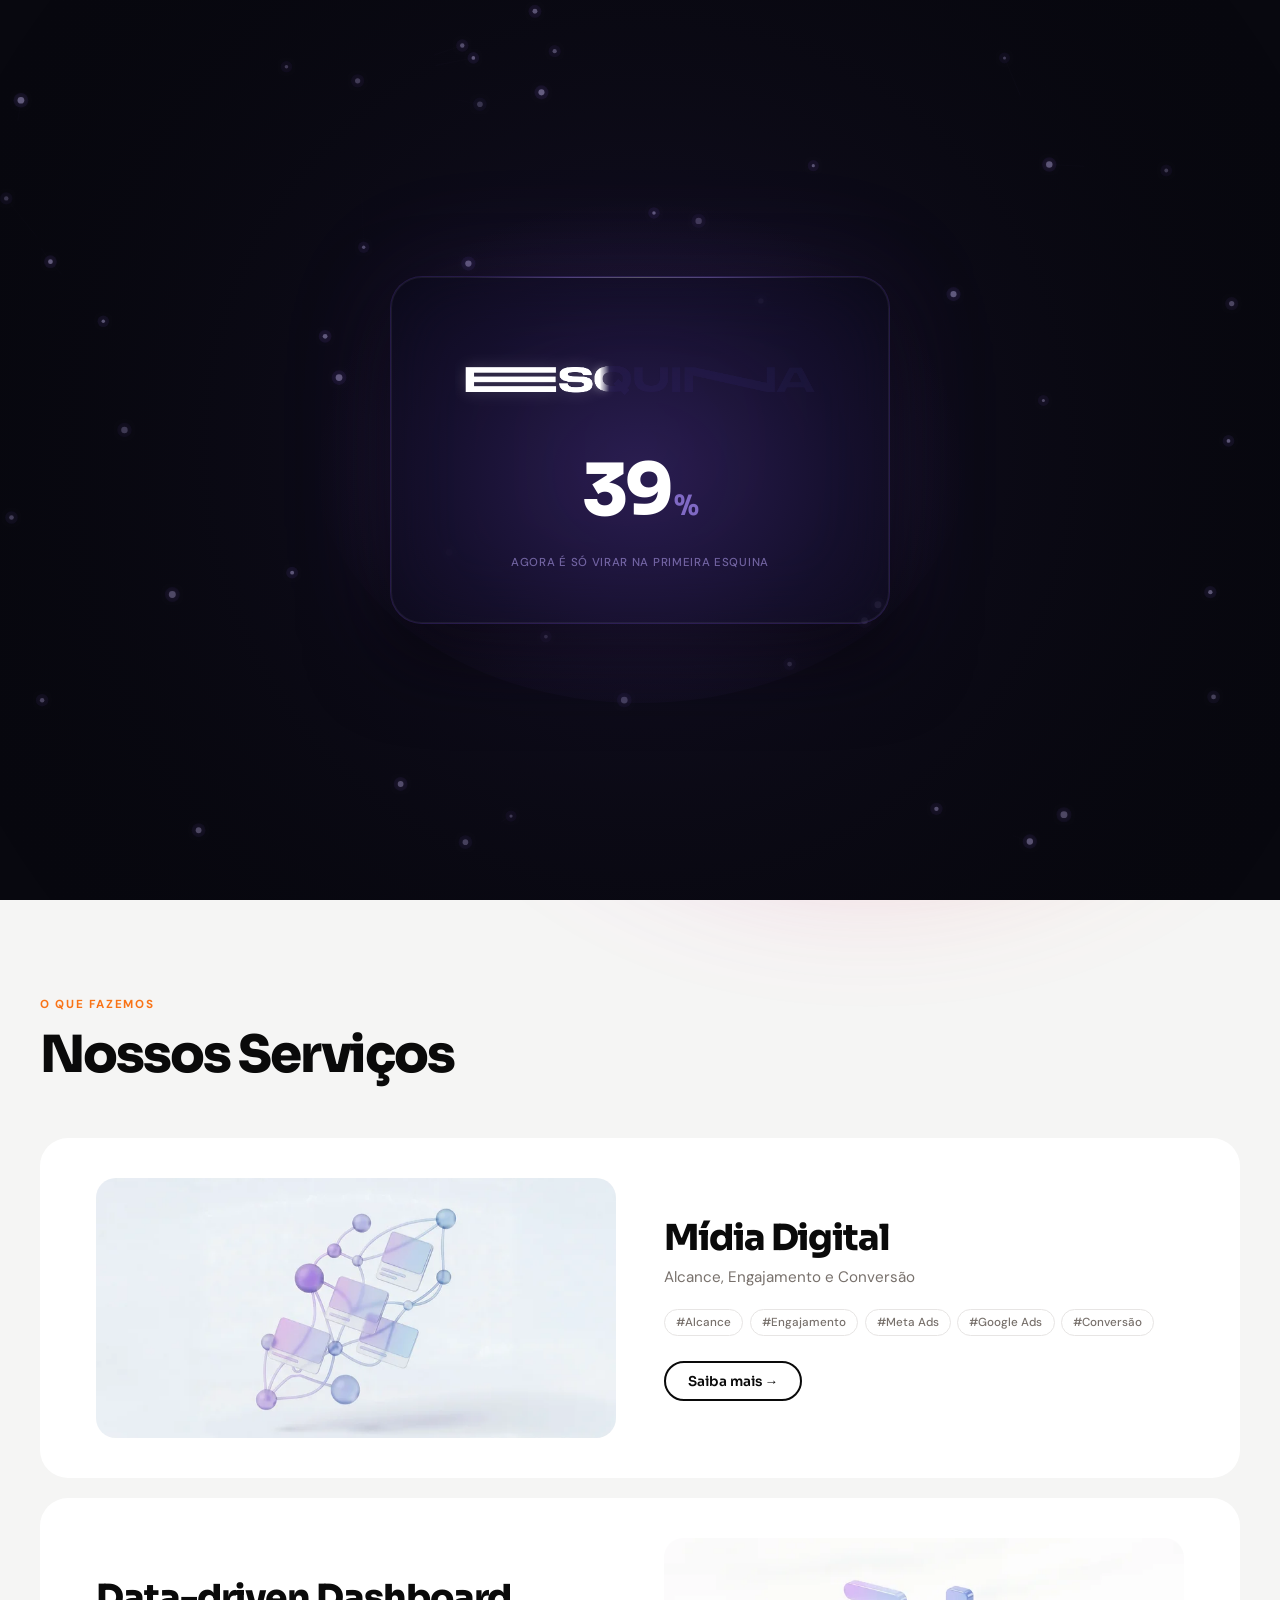
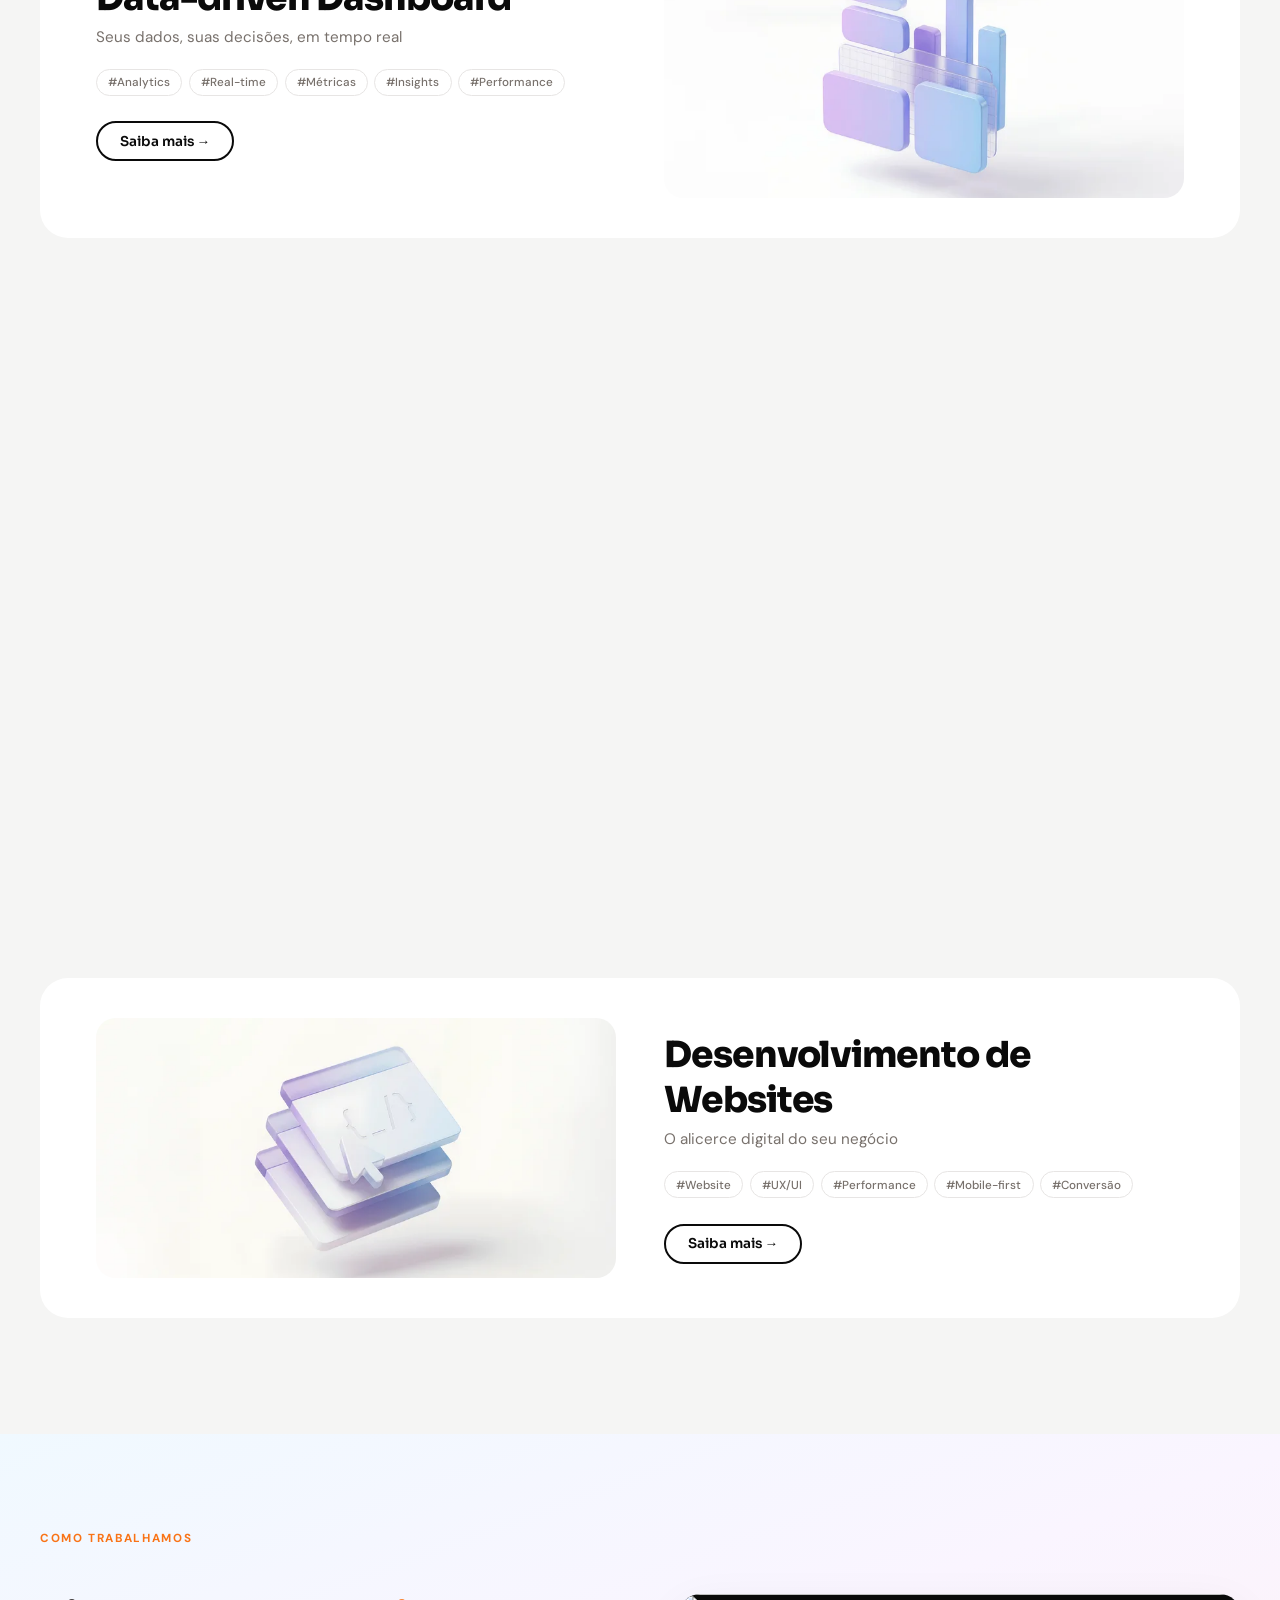
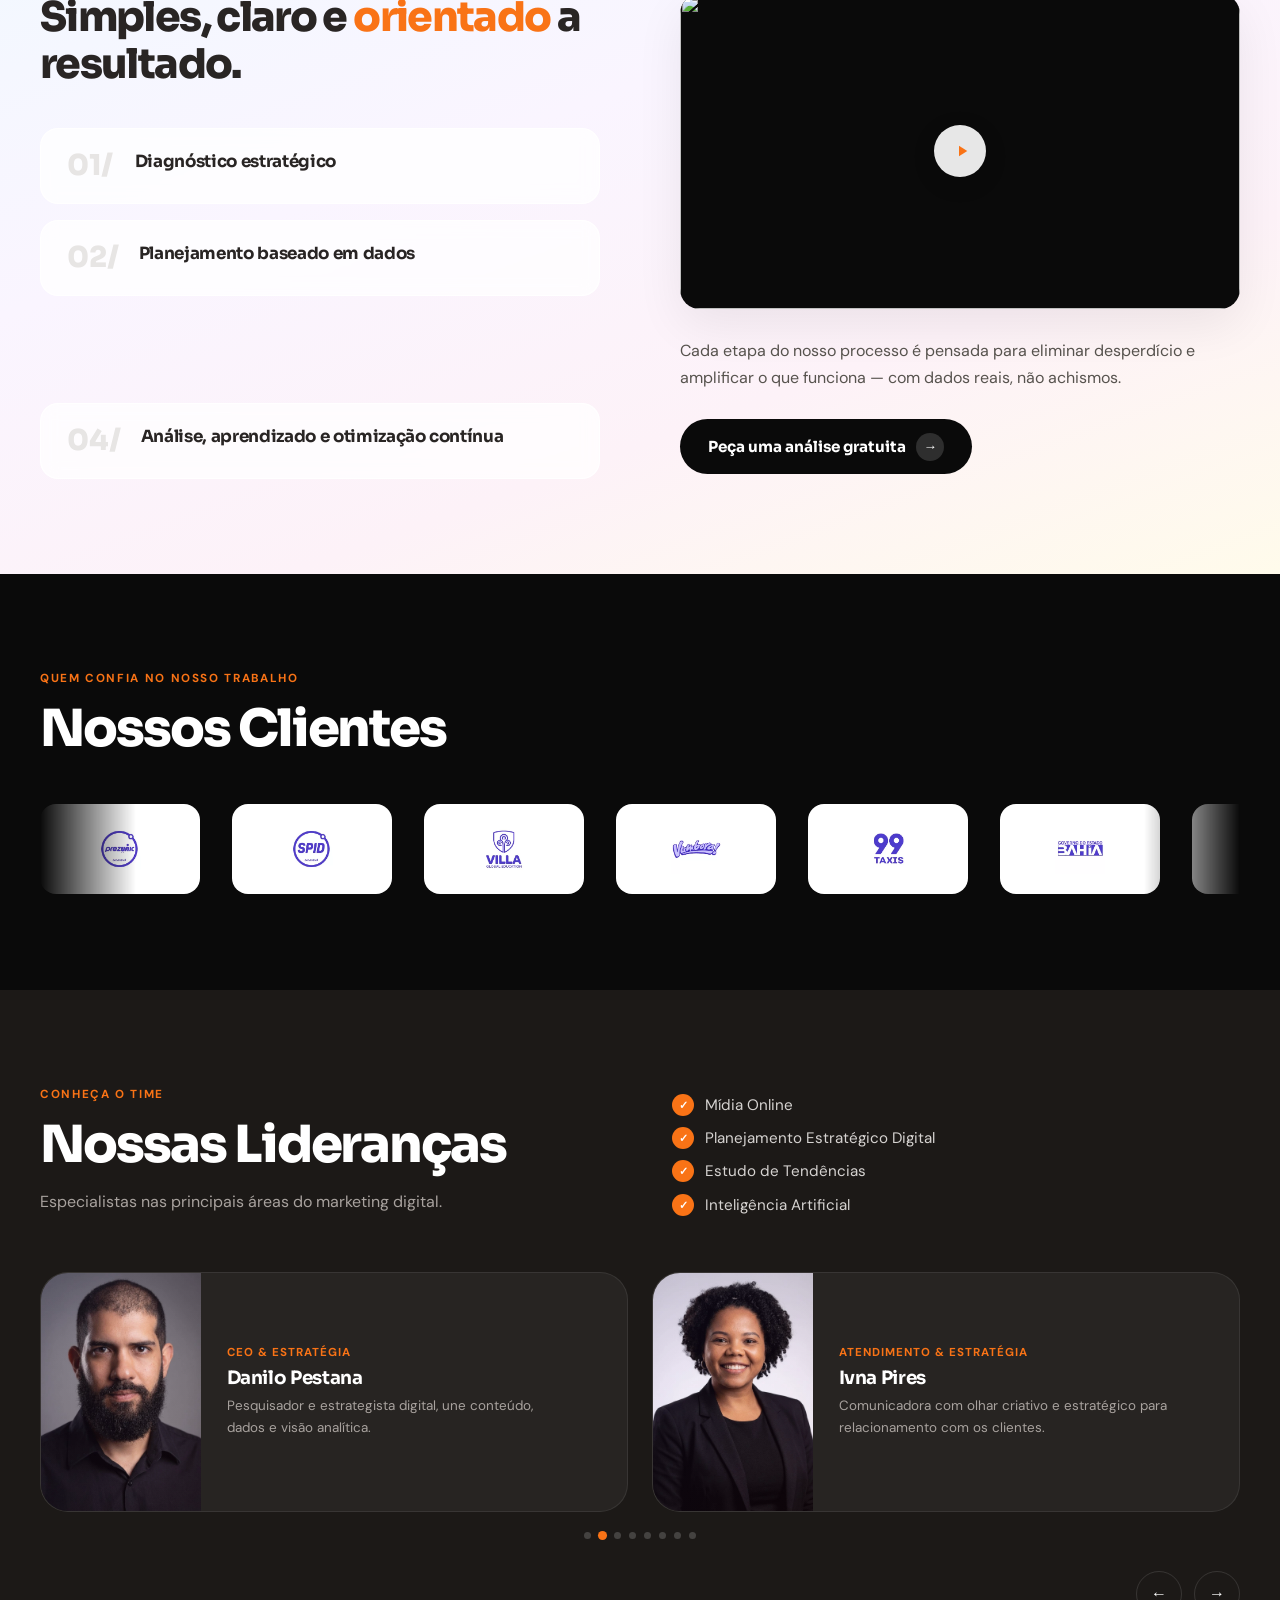
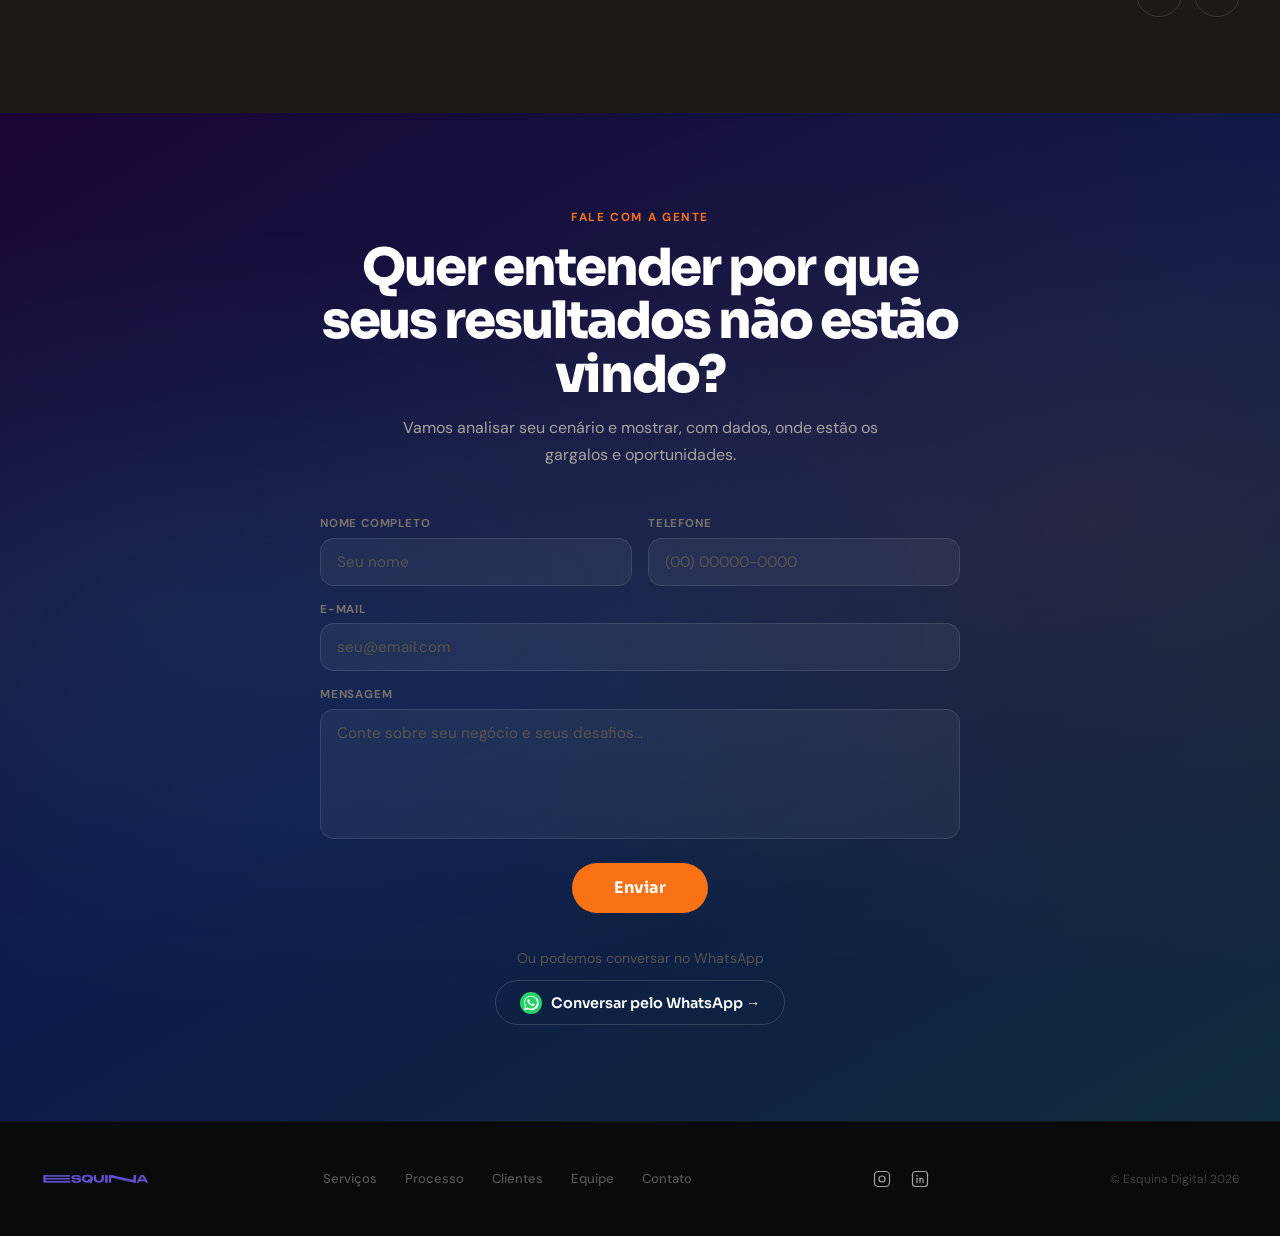
==== commit 1e1090e3: "feat(video): overlay custom de play com lazy-load do Vimeo - Substitui iframe eager por thumbnail + " ====
--- a/index.html
+++ b/index.html
@@ -75,9 +75,14 @@
       </a>
     </div>
 
-    <!-- Coluna direita: vídeo Vimeo -->
+    <!-- Coluna direita: vídeo Vimeo (lazy-load) -->
     <div class="hero-video-box">
-      <iframe src="https://player.vimeo.com/video/1186077085?badge=0&amp;autopause=0&amp;player_id=0&amp;app_id=58479&amp;title=0&amp;byline=0&amp;portrait=0" frameborder="0" allow="autoplay; fullscreen; picture-in-picture; clipboard-write; encrypted-media; web-share" referrerpolicy="strict-origin-when-cross-origin" style="position:absolute;top:0;left:0;width:100%;height:100%;" title="VIDEO SITE ESQUINA"></iframe>
+      <button class="video-trigger" type="button" data-vimeo-id="1186077085" aria-label="Assistir apresentação Esquina Digital">
+        <img class="video-poster" src="https://i.vimeocdn.com/video/2149685254-04e05950a8e083371c97a14179785d13db5dcccf4de77a150a070efc2a8c3319-d_1920x1080?region=us" alt="" fetchpriority="high">
+        <span class="hero-video-play" aria-hidden="true">
+          <svg viewBox="0 0 24 24"><path d="M8 5v14l11-7z"/></svg>
+        </span>
+      </button>
     </div>
 
   </div>
@@ -170,9 +175,14 @@
       </div>
     </div>
     <div class="process-cta-side">
-      <!-- Vídeo Vimeo -->
+      <!-- Vídeo Vimeo (lazy-load) -->
       <div class="process-video-box">
-        <iframe src="https://player.vimeo.com/video/1186077085?badge=0&amp;autopause=0&amp;player_id=0&amp;app_id=58479&amp;title=0&amp;byline=0&amp;portrait=0" frameborder="0" allow="autoplay; fullscreen; picture-in-picture; clipboard-write; encrypted-media; web-share" referrerpolicy="strict-origin-when-cross-origin" style="position:absolute;top:0;left:0;width:100%;height:100%;" title="VIDEO SITE ESQUINA"></iframe>
+        <button class="video-trigger" type="button" data-vimeo-id="1186077085" aria-label="Assistir apresentação Esquina Digital">
+          <img class="video-poster" src="https://i.vimeocdn.com/video/2149685254-04e05950a8e083371c97a14179785d13db5dcccf4de77a150a070efc2a8c3319-d_1920x1080?region=us" alt="" loading="lazy">
+          <span class="process-video-play" aria-hidden="true">
+            <svg viewBox="0 0 24 24"><path d="M8 5v14l11-7z"/></svg>
+          </span>
+        </button>
       </div>
       <!-- Texto + CTA -->
       <p class="process-cta-text">Cada etapa do nosso processo é pensada para eliminar desperdício e amplificar o que funciona — com dados reais, não achismos.</p>
@@ -363,4 +373,4 @@
 
 <script src="main.js"></script>
 </body>
-</html>
+</html>
--- a/style.css
+++ b/style.css
@@ -564,3 +564,40 @@
   *, *::before, *::after, body { cursor: auto !important; }
   a, button { cursor: pointer !important; }
 }
+
+/* ============================================================
+   VIDEO TRIGGER (lazy-load Vimeo iframe on click)
+   ============================================================ */
+.video-trigger {
+  position: absolute; inset: 0;
+  width: 100%; height: 100%;
+  border: none; padding: 0; margin: 0;
+  background: #0a0a0a;
+  cursor: pointer;
+  display: flex; align-items: center; justify-content: center;
+  overflow: hidden;
+}
+.video-poster {
+  position: absolute; inset: 0;
+  width: 100%; height: 100%;
+  object-fit: cover;
+  transition: transform .6s cubic-bezier(.16,1,.3,1), filter .3s;
+}
+.video-trigger:hover .video-poster { transform: scale(1.03); filter: brightness(.88); }
+.video-trigger:focus-visible { outline: 3px solid var(--orange); outline-offset: 3px; }
+
+/* Pulse ring on play button to reinforce click affordance */
+@keyframes video-play-pulse {
+  0%   { box-shadow: 0 8px 32px rgba(0,0,0,.14), 0 0 0 0 rgba(249,115,22,.45); }
+  70%  { box-shadow: 0 8px 32px rgba(0,0,0,.14), 0 0 0 22px rgba(249,115,22,0); }
+  100% { box-shadow: 0 8px 32px rgba(0,0,0,.14), 0 0 0 0 rgba(249,115,22,0); }
+}
+.video-trigger .hero-video-play,
+.video-trigger .process-video-play {
+  animation: video-play-pulse 2.6s ease-out infinite;
+}
+@media (prefers-reduced-motion: reduce) {
+  .video-trigger .hero-video-play,
+  .video-trigger .process-video-play { animation: none; }
+  .video-trigger:hover .video-poster { transform: none; }
+}
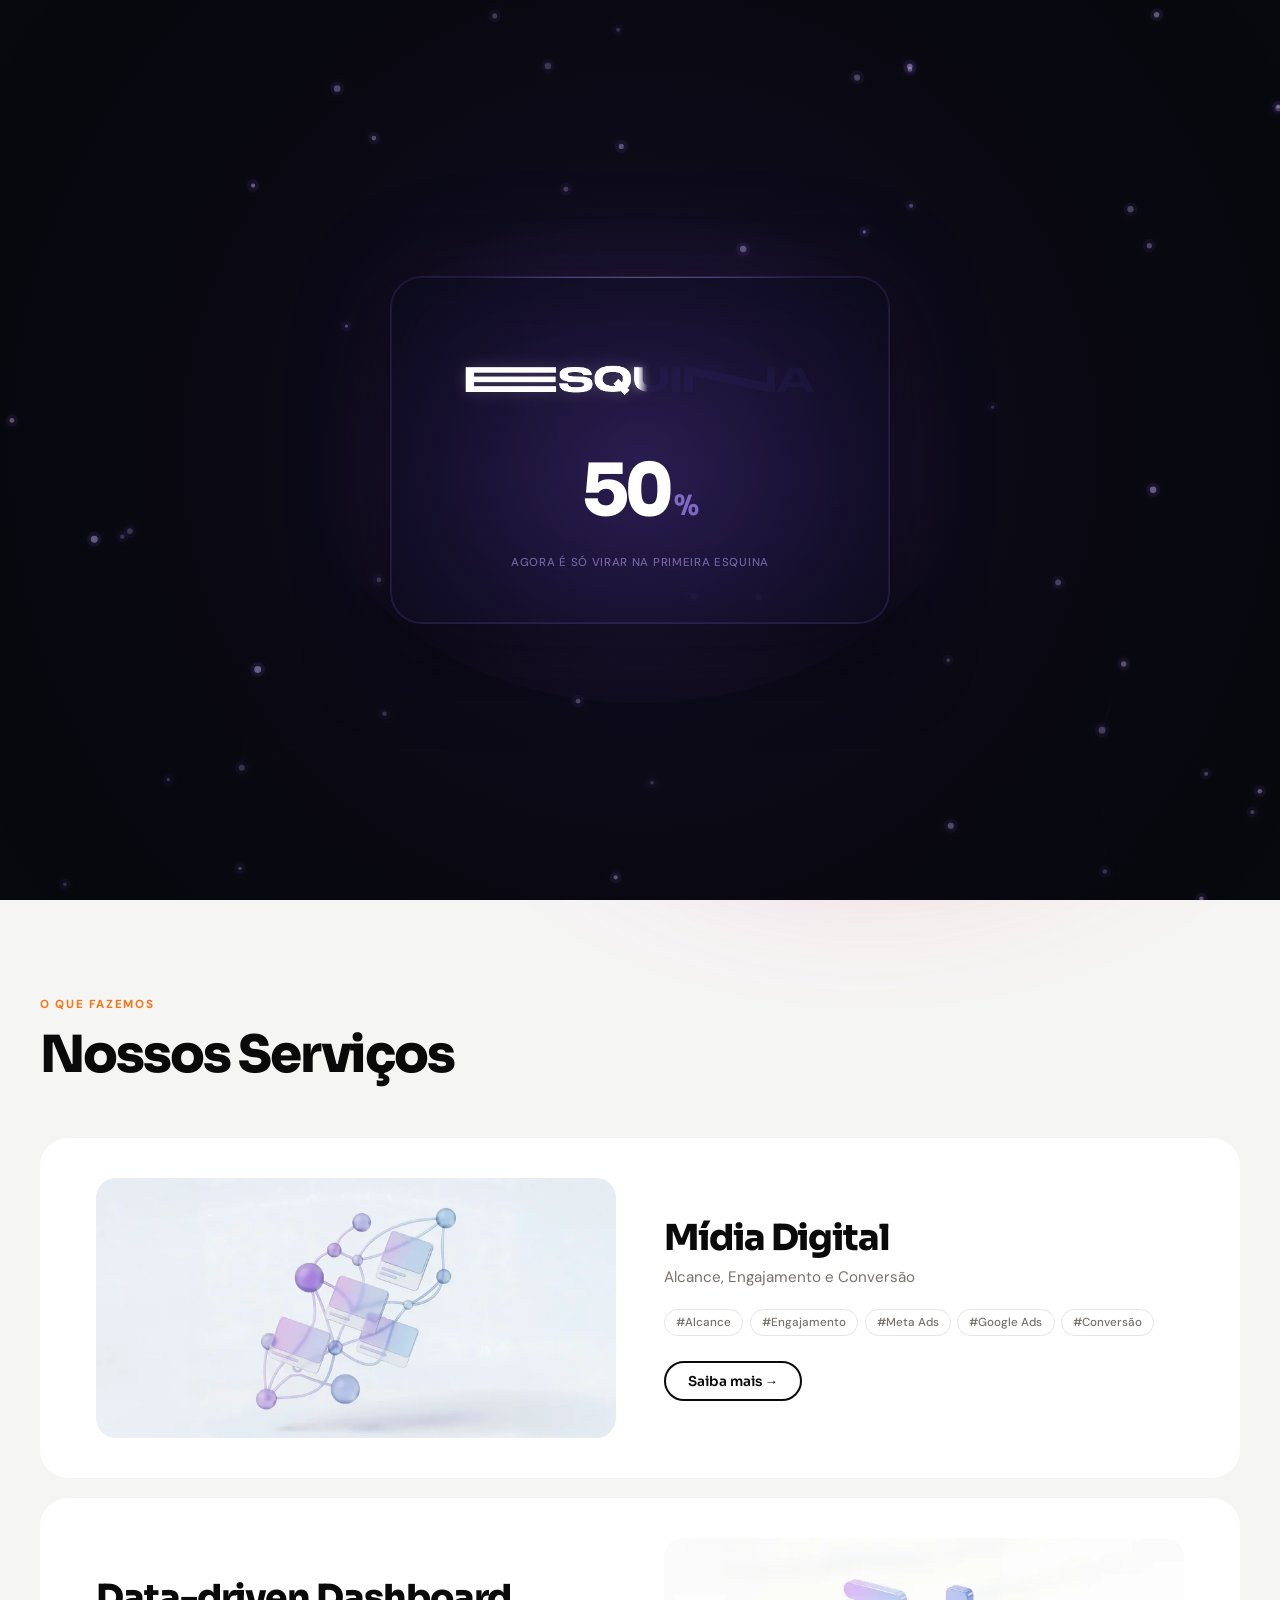
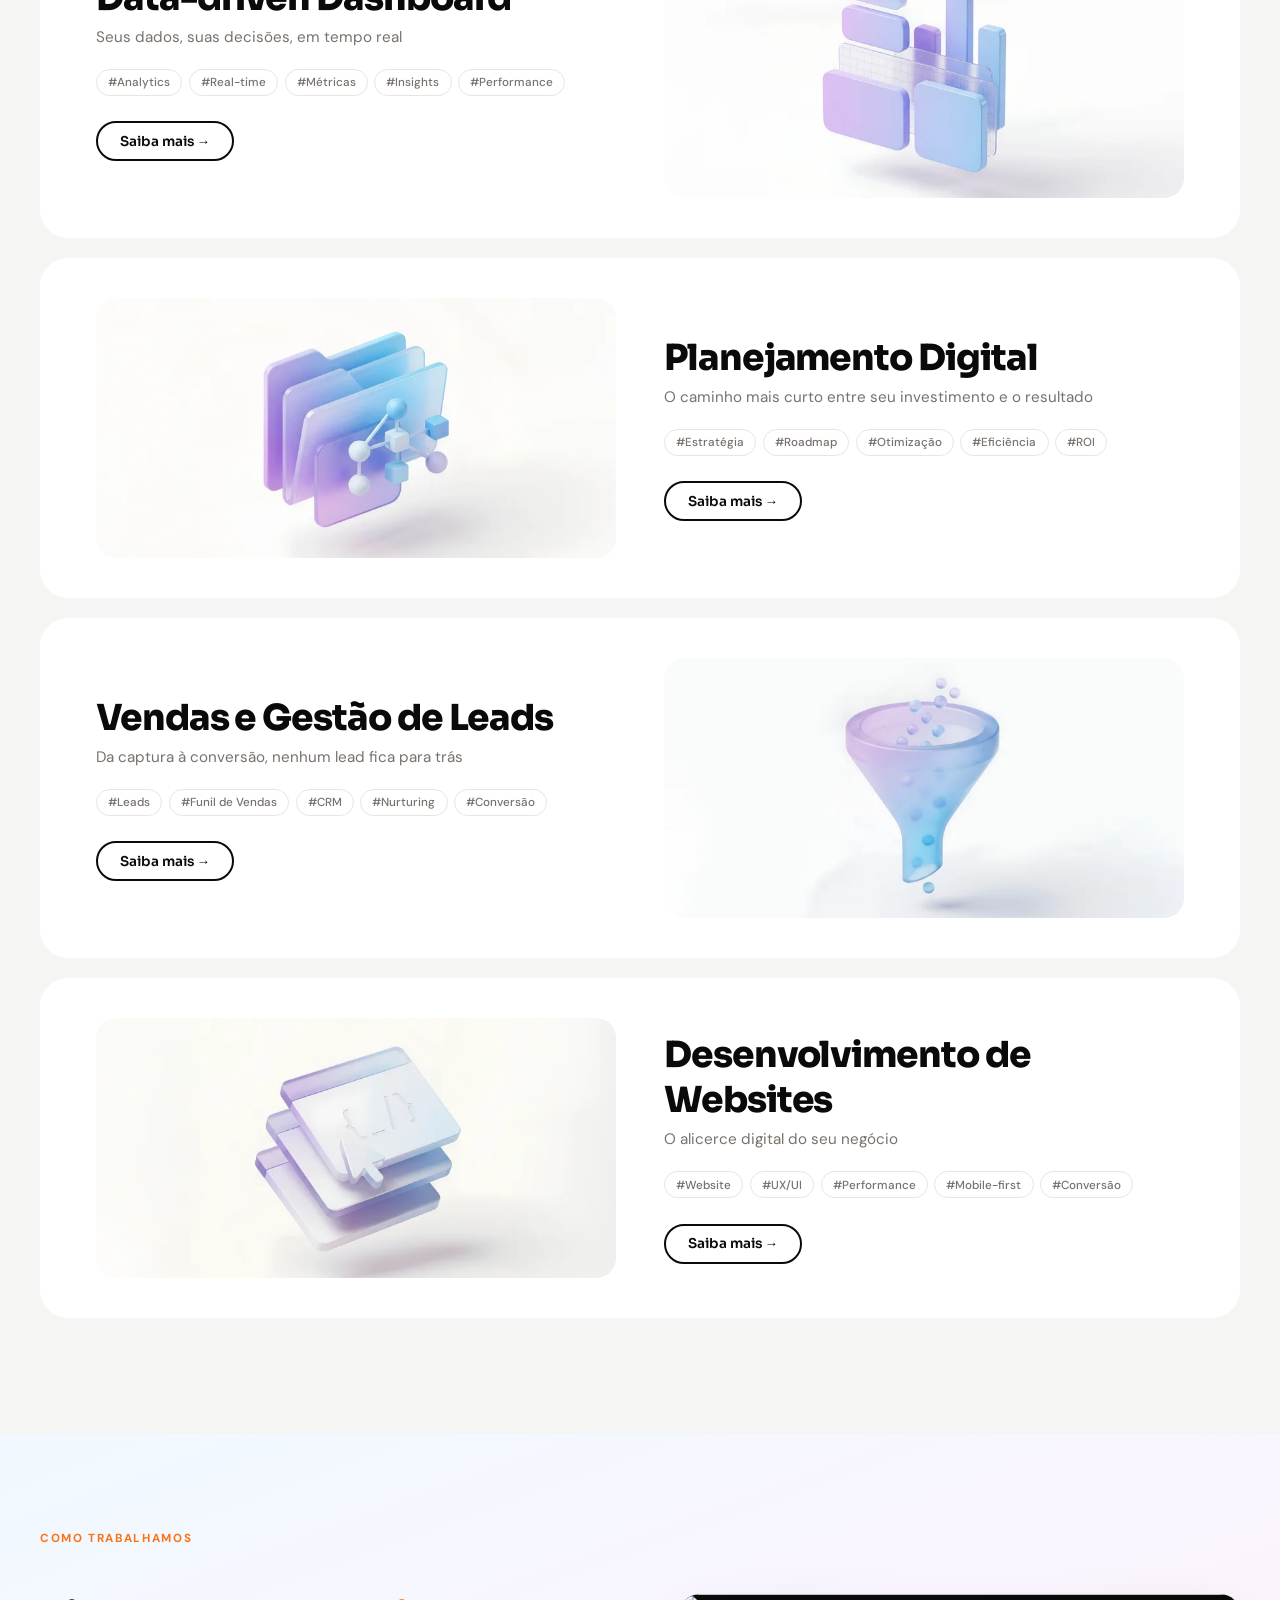
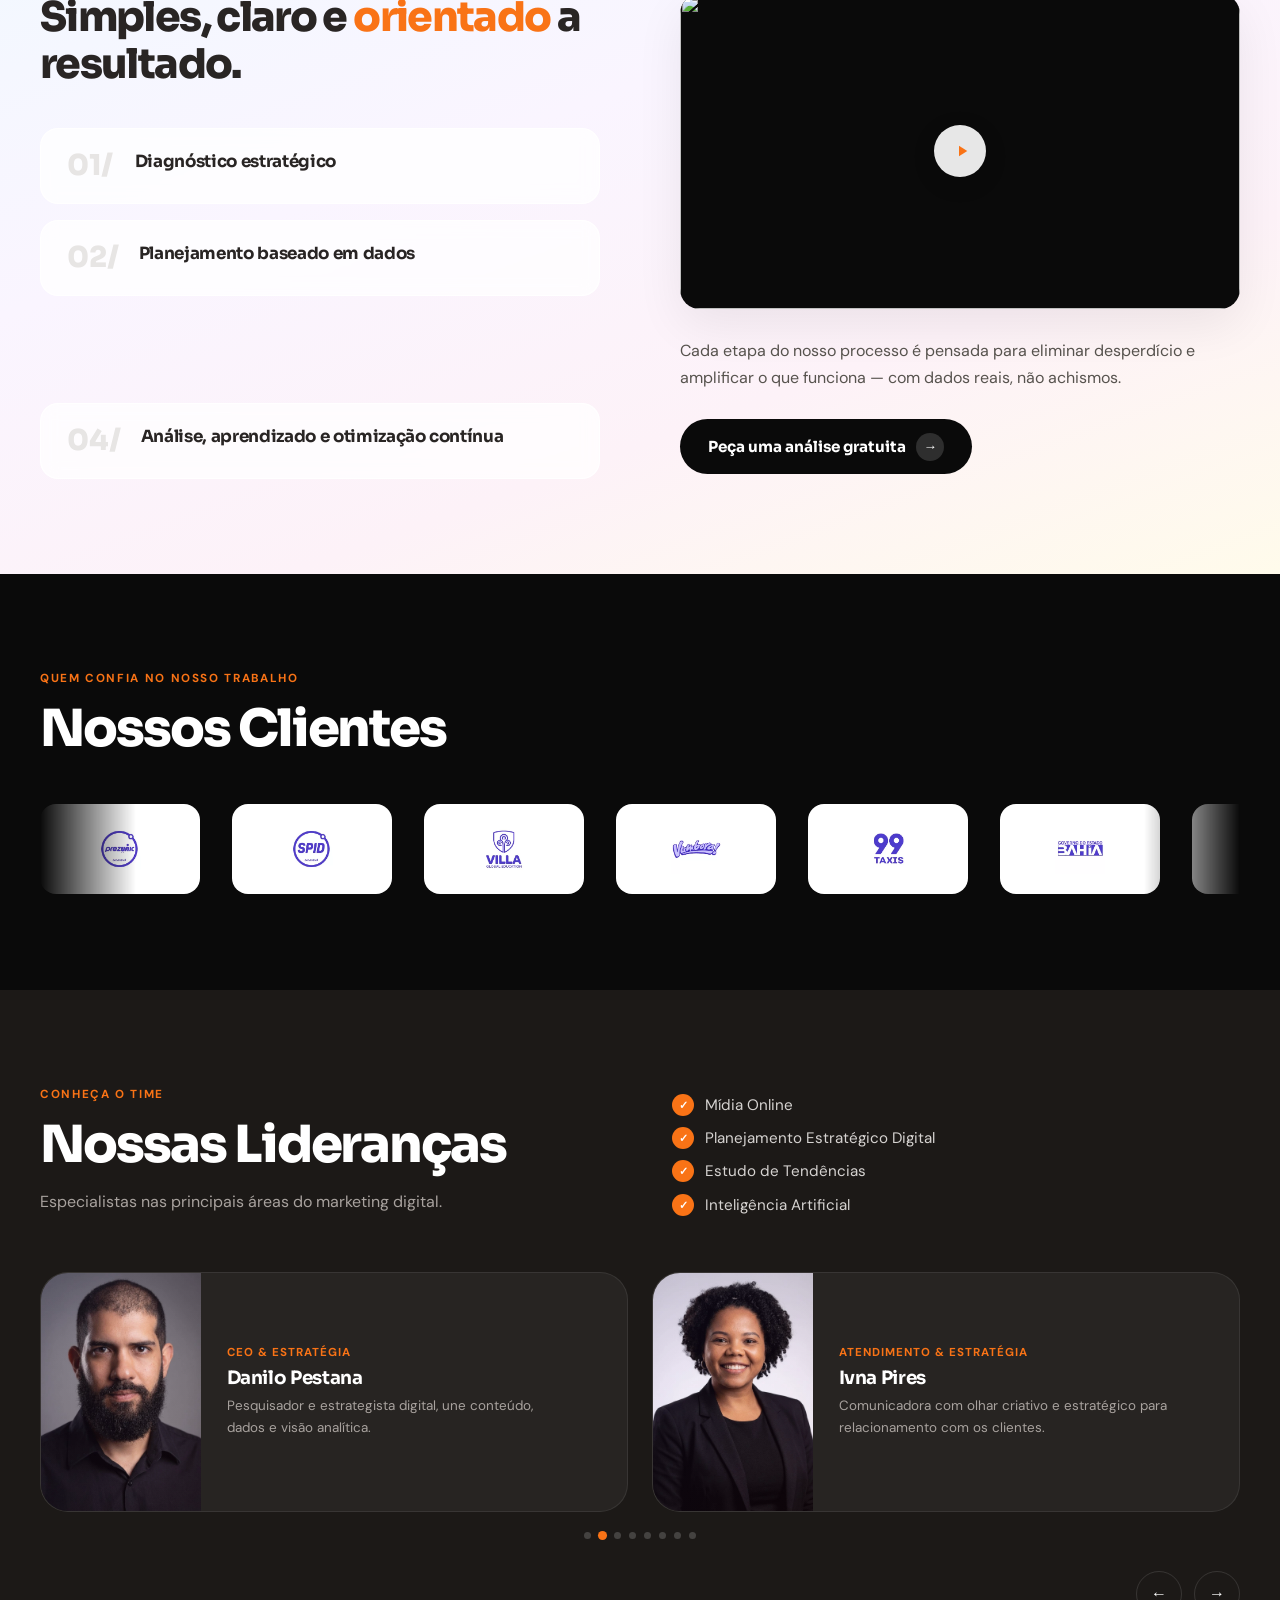
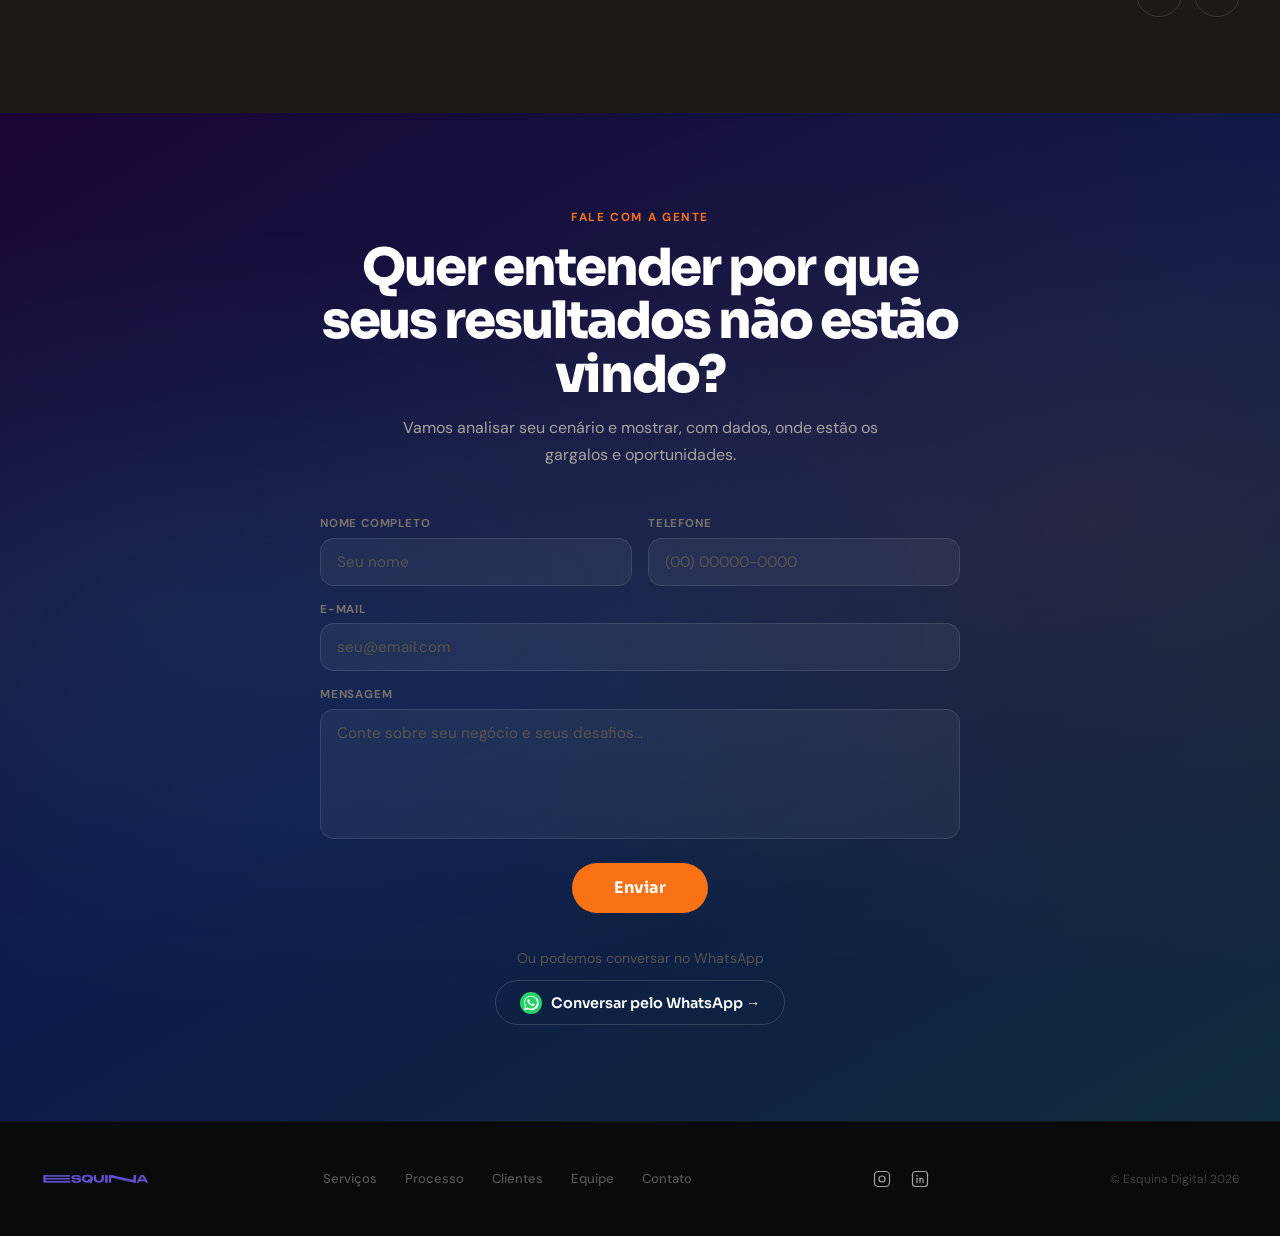
==== commit a4aa0531: "chore(video): atualizar thumbnail do Vimeo (nova versão)" ====
--- a/index.html
+++ b/index.html
@@ -78,7 +78,7 @@
     <!-- Coluna direita: vídeo Vimeo (lazy-load) -->
     <div class="hero-video-box">
       <button class="video-trigger" type="button" data-vimeo-id="1186077085" aria-label="Assistir apresentação Esquina Digital">
-        <img class="video-poster" src="https://i.vimeocdn.com/video/2149685254-04e05950a8e083371c97a14179785d13db5dcccf4de77a150a070efc2a8c3319-d_1920x1080?region=us" alt="" fetchpriority="high">
+        <img class="video-poster" src="https://i.vimeocdn.com/video/2149928195-8d824964b456fd5e892738a7a3f659ee7260476a1d21763b3038b8cae47ca2f7-d_1920x1080?region=us" alt="" fetchpriority="high">
         <span class="hero-video-play" aria-hidden="true">
           <svg viewBox="0 0 24 24"><path d="M8 5v14l11-7z"/></svg>
         </span>
@@ -178,7 +178,7 @@
       <!-- Vídeo Vimeo (lazy-load) -->
       <div class="process-video-box">
         <button class="video-trigger" type="button" data-vimeo-id="1186077085" aria-label="Assistir apresentação Esquina Digital">
-          <img class="video-poster" src="https://i.vimeocdn.com/video/2149685254-04e05950a8e083371c97a14179785d13db5dcccf4de77a150a070efc2a8c3319-d_1920x1080?region=us" alt="" loading="lazy">
+          <img class="video-poster" src="https://i.vimeocdn.com/video/2149928195-8d824964b456fd5e892738a7a3f659ee7260476a1d21763b3038b8cae47ca2f7-d_1920x1080?region=us" alt="" loading="lazy">
           <span class="process-video-play" aria-hidden="true">
             <svg viewBox="0 0 24 24"><path d="M8 5v14l11-7z"/></svg>
           </span>
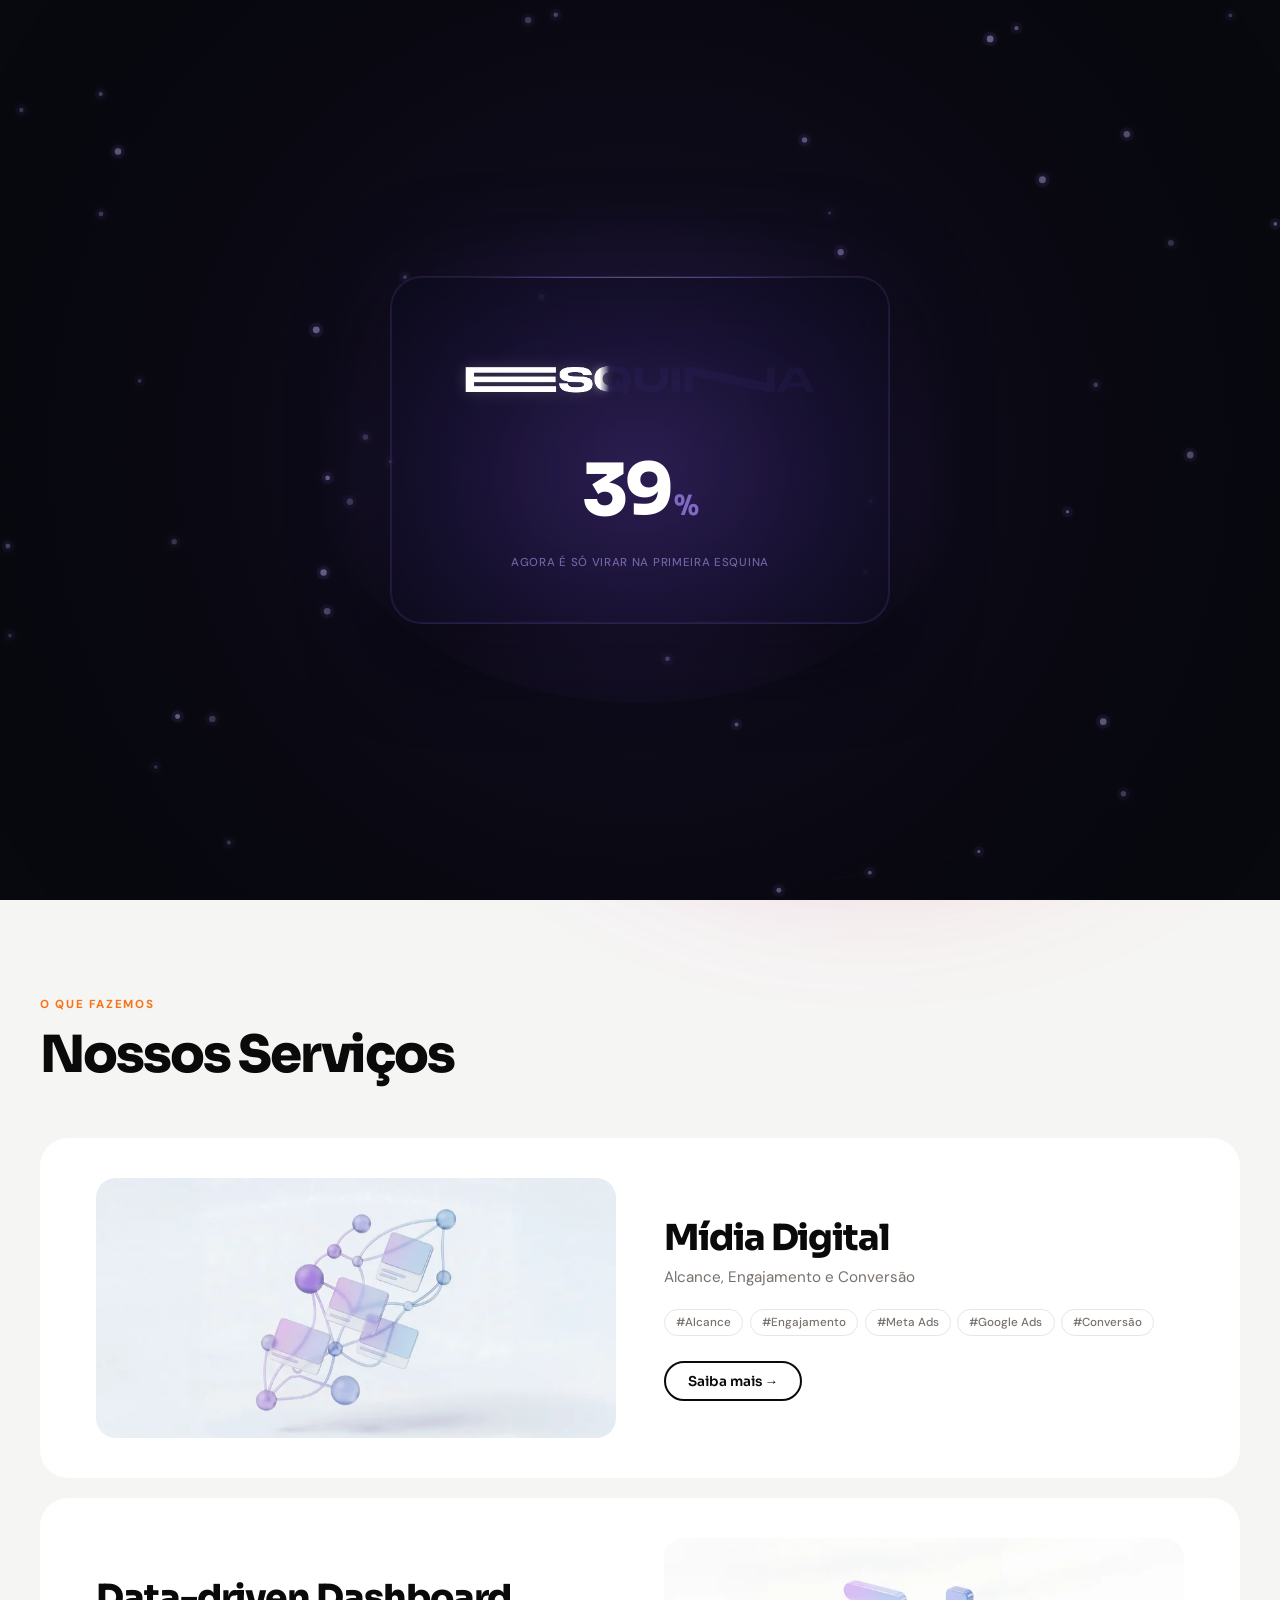
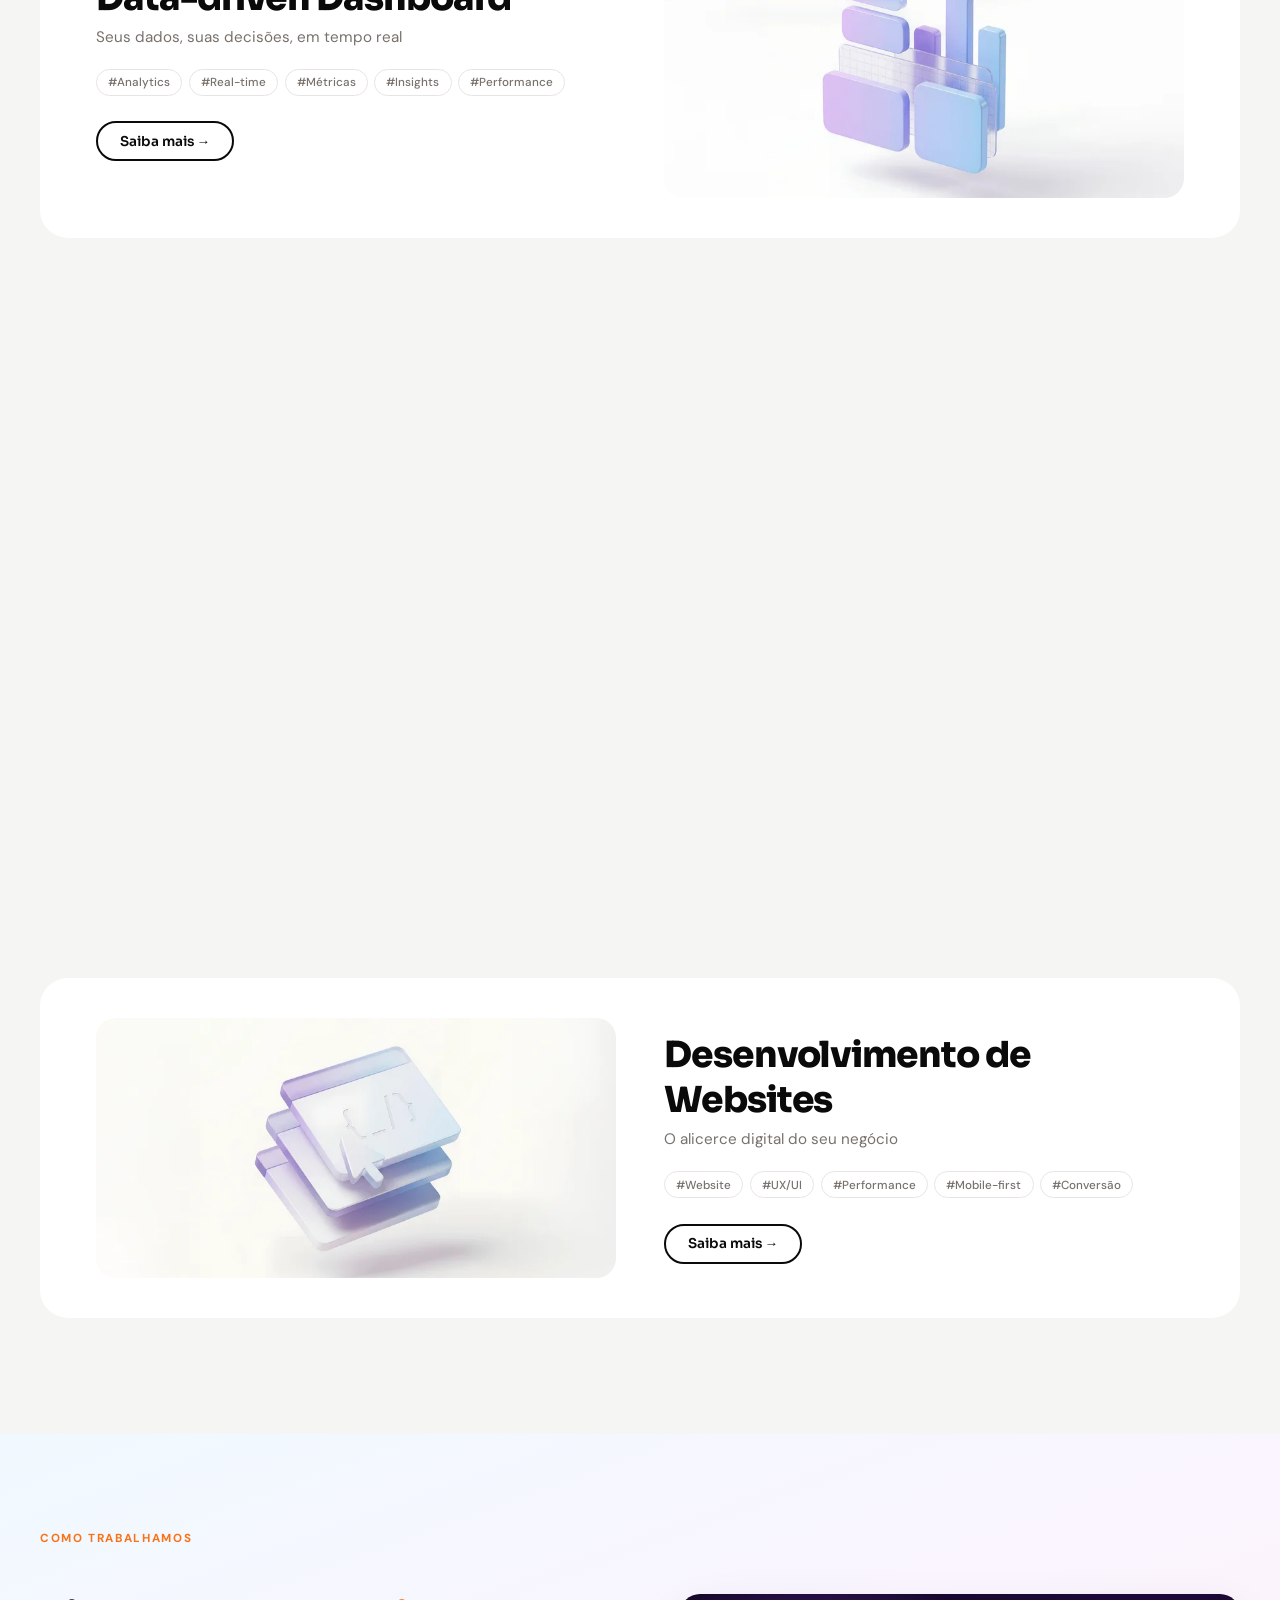
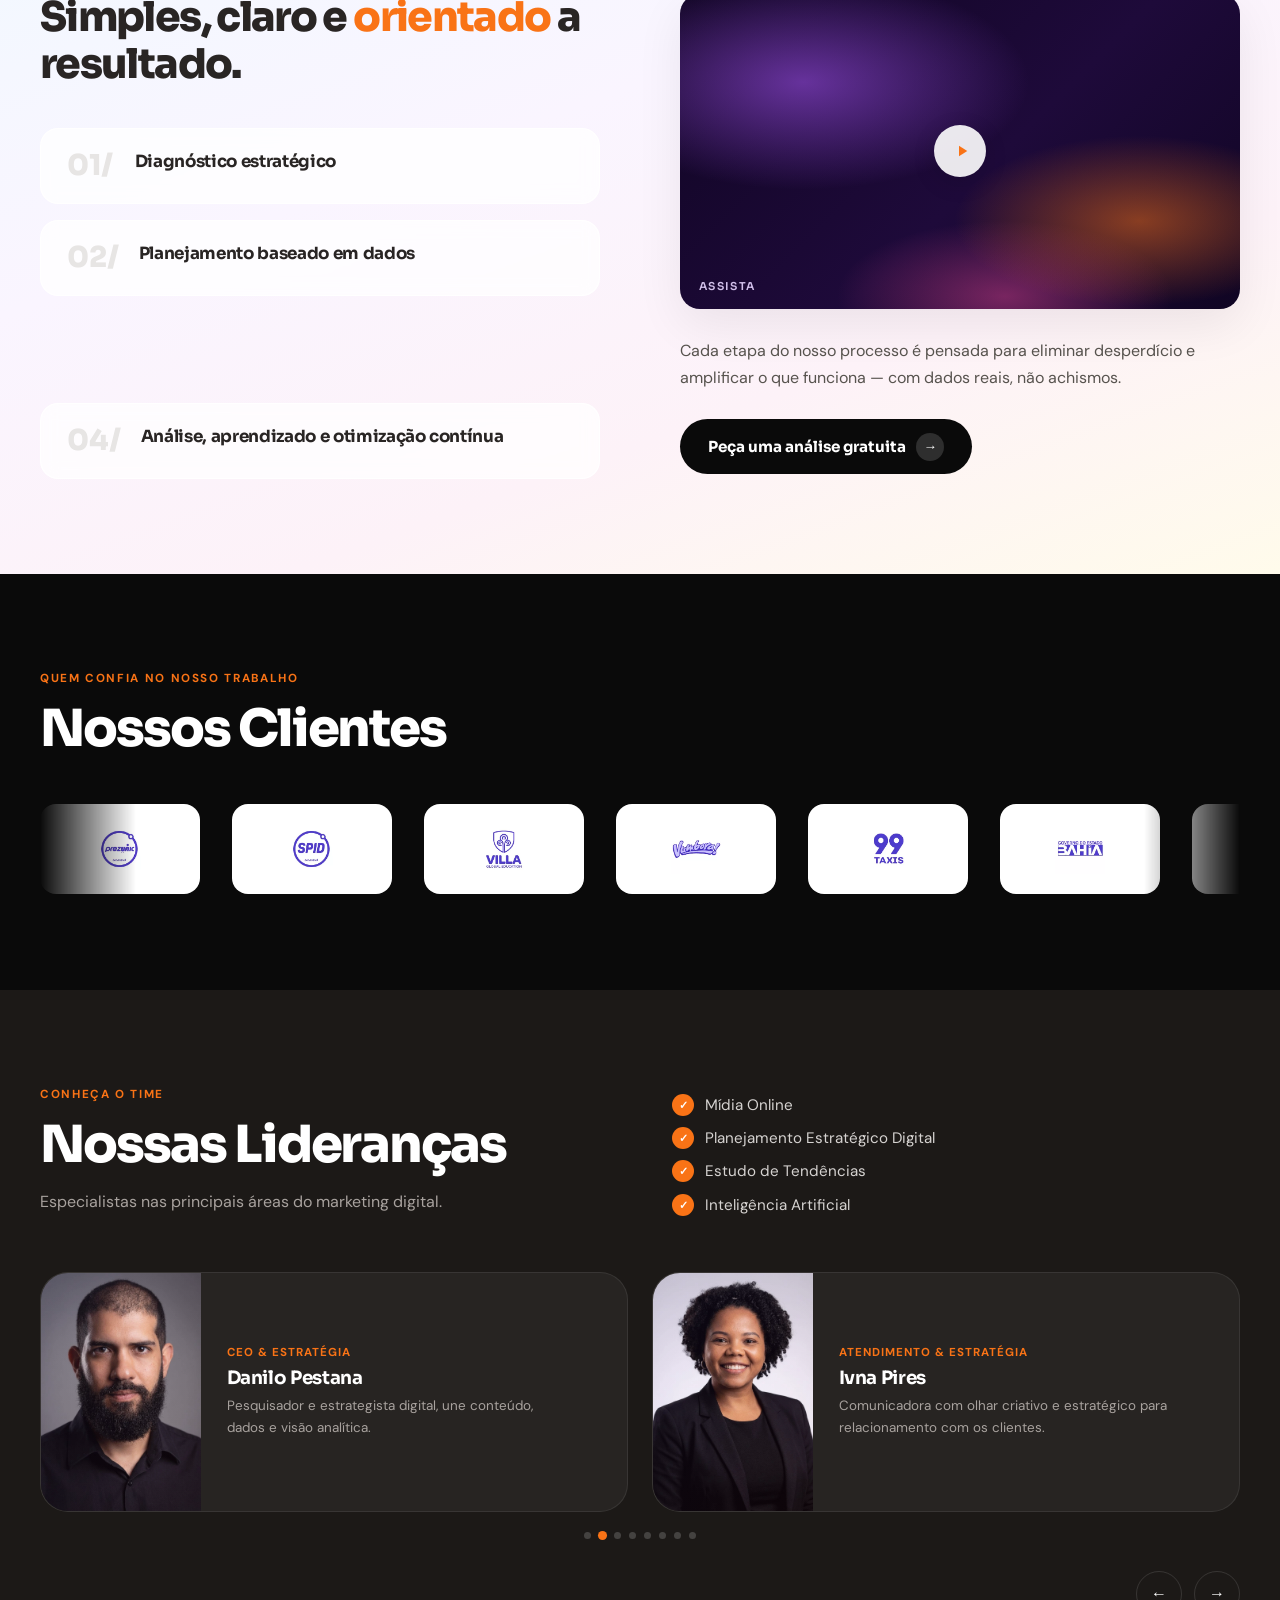
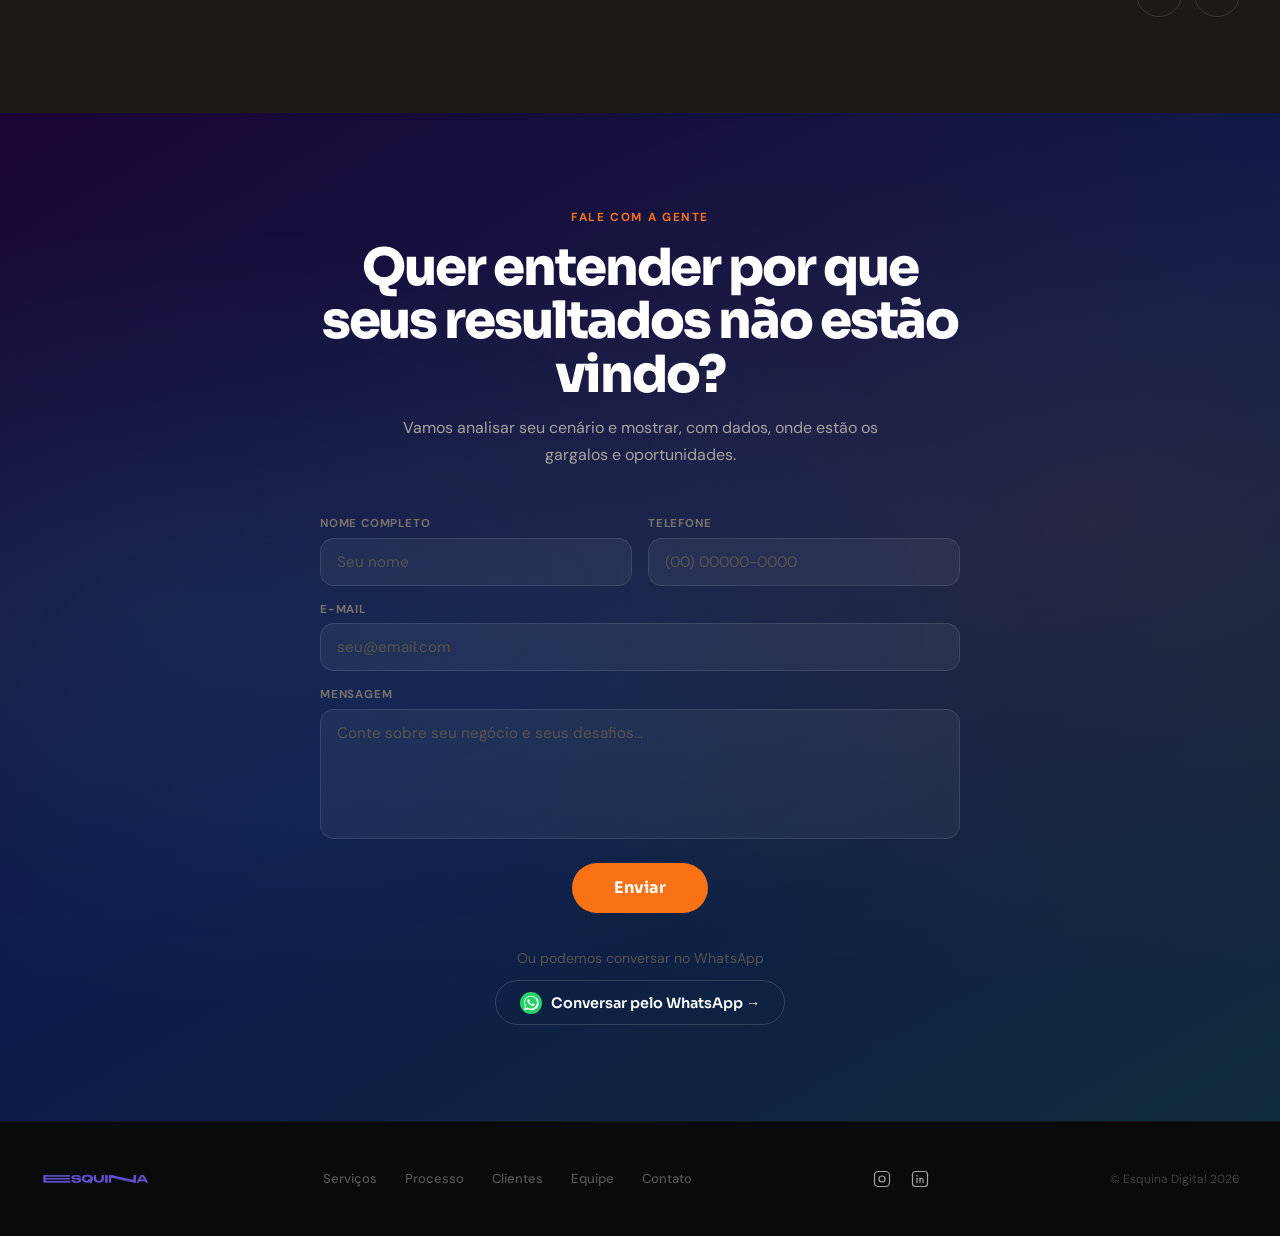
==== commit 748b8440: "feat(video): poster CSS com gradiente da marca no lugar da thumb - Remove dependência de thumbnail e" ====
--- a/index.html
+++ b/index.html
@@ -75,13 +75,13 @@
       </a>
     </div>
 
-    <!-- Coluna direita: vídeo Vimeo (lazy-load) -->
+    <!-- Coluna direita: vídeo Vimeo (lazy-load, poster CSS) -->
     <div class="hero-video-box">
       <button class="video-trigger" type="button" data-vimeo-id="1186077085" aria-label="Assistir apresentação Esquina Digital">
-        <img class="video-poster" src="https://i.vimeocdn.com/video/2149928195-8d824964b456fd5e892738a7a3f659ee7260476a1d21763b3038b8cae47ca2f7-d_1920x1080?region=us" alt="" fetchpriority="high">
         <span class="hero-video-play" aria-hidden="true">
           <svg viewBox="0 0 24 24"><path d="M8 5v14l11-7z"/></svg>
         </span>
+        <span class="hero-video-label" aria-hidden="true">Assista</span>
       </button>
     </div>
 
@@ -175,13 +175,13 @@
       </div>
     </div>
     <div class="process-cta-side">
-      <!-- Vídeo Vimeo (lazy-load) -->
+      <!-- Vídeo Vimeo (lazy-load, poster CSS) -->
       <div class="process-video-box">
         <button class="video-trigger" type="button" data-vimeo-id="1186077085" aria-label="Assistir apresentação Esquina Digital">
-          <img class="video-poster" src="https://i.vimeocdn.com/video/2149928195-8d824964b456fd5e892738a7a3f659ee7260476a1d21763b3038b8cae47ca2f7-d_1920x1080?region=us" alt="" loading="lazy">
           <span class="process-video-play" aria-hidden="true">
             <svg viewBox="0 0 24 24"><path d="M8 5v14l11-7z"/></svg>
           </span>
+          <span class="process-video-label" aria-hidden="true">Assista</span>
         </button>
       </div>
       <!-- Texto + CTA -->
--- a/style.css
+++ b/style.css
@@ -572,19 +572,27 @@
   position: absolute; inset: 0;
   width: 100%; height: 100%;
   border: none; padding: 0; margin: 0;
-  background: #0a0a0a;
   cursor: pointer;
   display: flex; align-items: center; justify-content: center;
   overflow: hidden;
-}
-.video-poster {
-  position: absolute; inset: 0;
-  width: 100%; height: 100%;
-  object-fit: cover;
-  transition: transform .6s cubic-bezier(.16,1,.3,1), filter .3s;
-}
-.video-trigger:hover .video-poster { transform: scale(1.03); filter: brightness(.88); }
+  background:
+    radial-gradient(ellipse 65% 55% at 22% 28%, rgba(168,85,247,.55), transparent 62%),
+    radial-gradient(ellipse 55% 45% at 82% 72%, rgba(249,115,22,.5), transparent 60%),
+    radial-gradient(ellipse 50% 40% at 58% 96%, rgba(236,72,153,.45), transparent 60%),
+    linear-gradient(135deg, #100523 0%, #1e0a3a 55%, #100523 100%);
+  transition: filter .3s, transform .5s cubic-bezier(.16,1,.3,1);
+}
+.video-trigger:hover { filter: brightness(1.12) saturate(1.1); }
 .video-trigger:focus-visible { outline: 3px solid var(--orange); outline-offset: 3px; }
+
+/* Label inside trigger needs to read on dark gradient (defaults were for light posters) */
+.video-trigger .hero-video-label,
+.video-trigger .process-video-label {
+  color: rgba(255,255,255,.72);
+  z-index: 2;
+  letter-spacing: .12em;
+  mix-blend-mode: plus-lighter;
+}
 
 /* Pulse ring on play button to reinforce click affordance */
 @keyframes video-play-pulse {
@@ -599,5 +607,4 @@
 @media (prefers-reduced-motion: reduce) {
   .video-trigger .hero-video-play,
   .video-trigger .process-video-play { animation: none; }
-  .video-trigger:hover .video-poster { transform: none; }
 }
